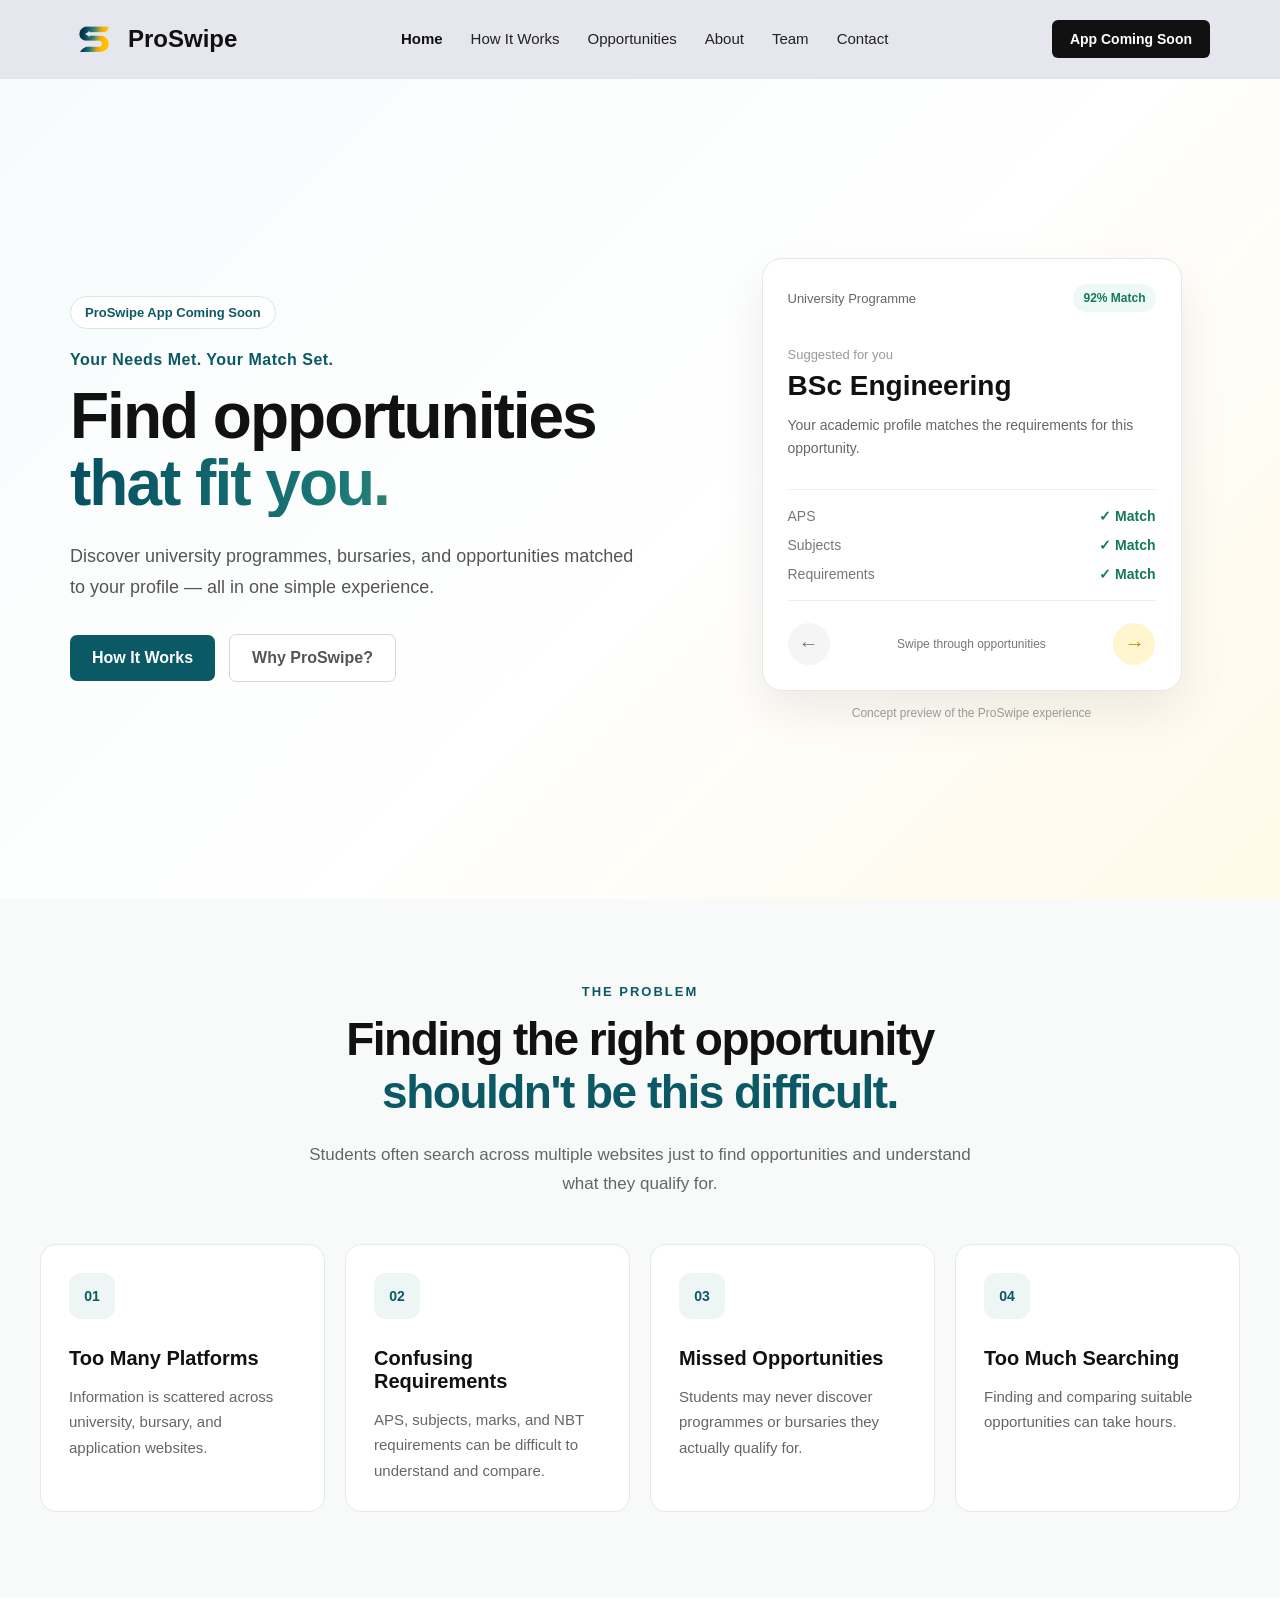
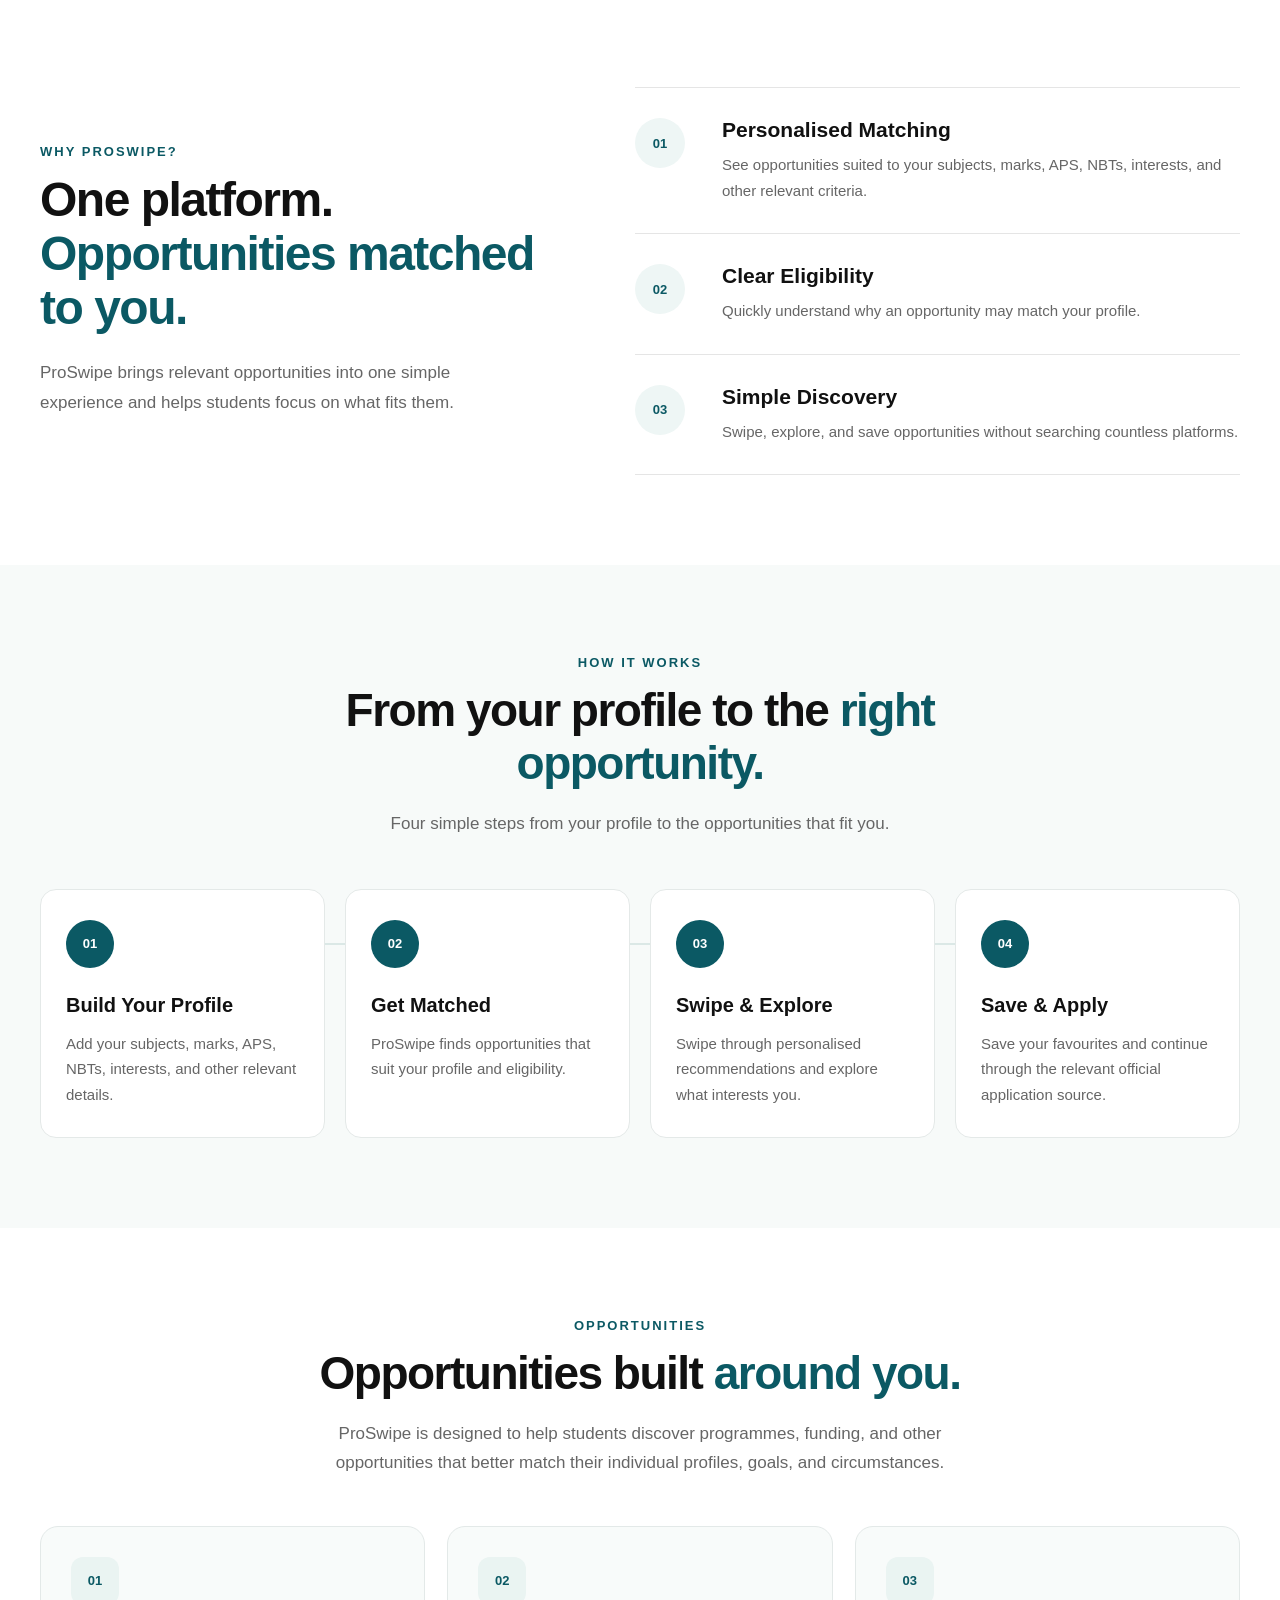
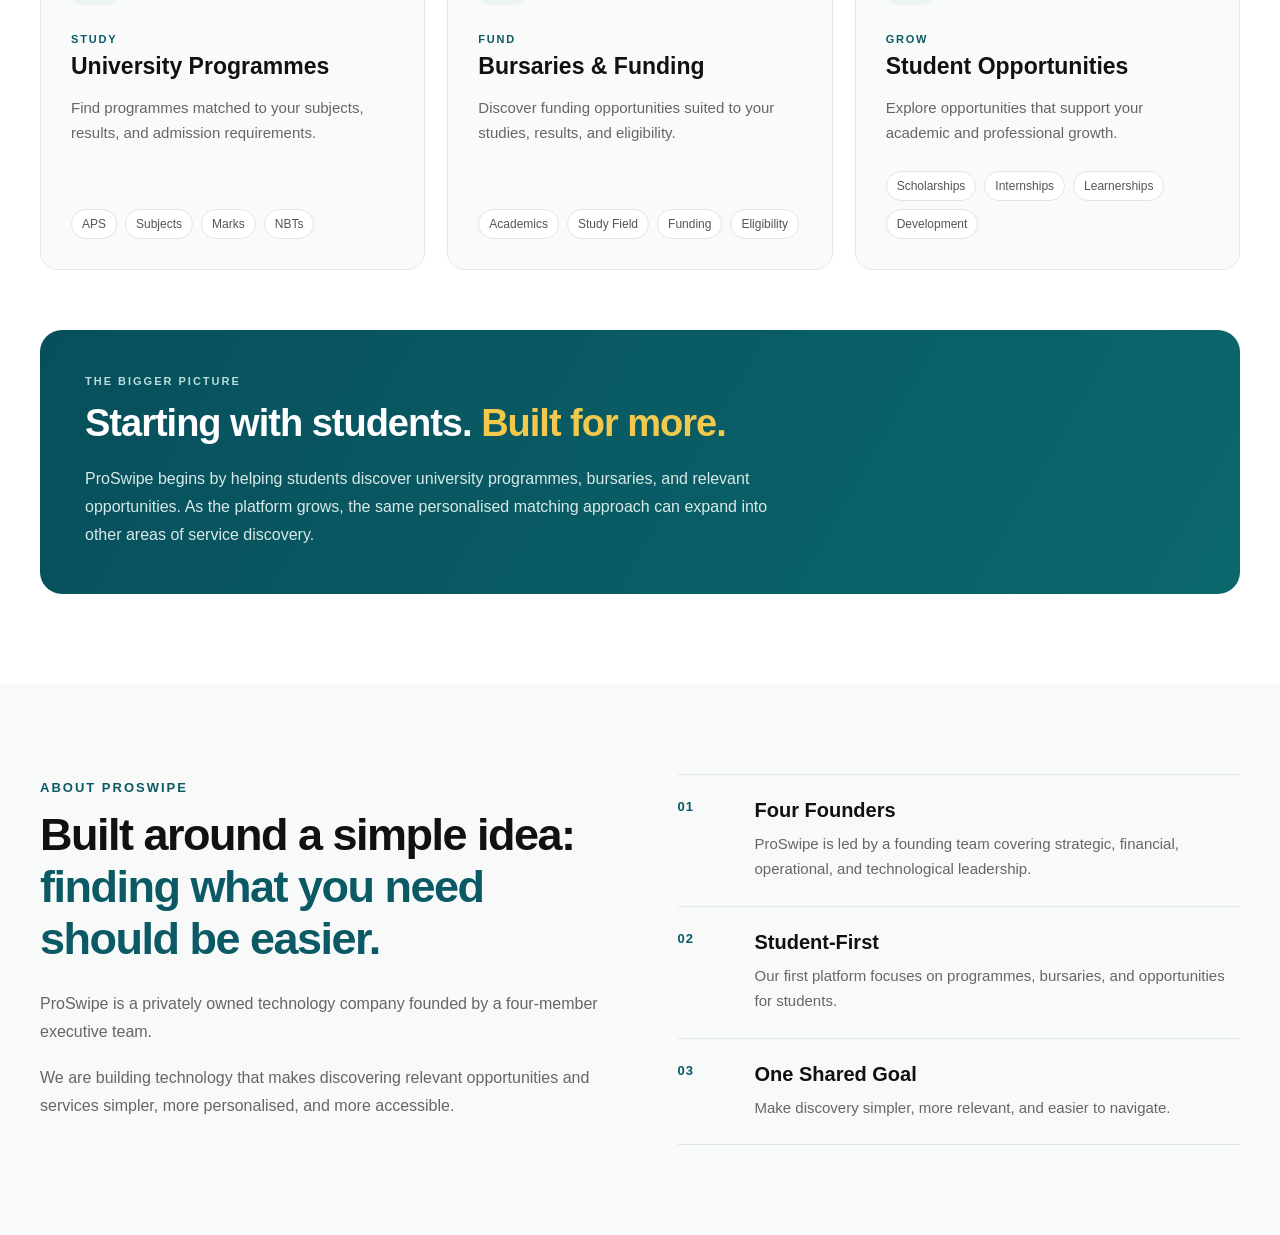
==== index.html @ 83d14988 "Shortened version of current website" ====
<!DOCTYPE html>
<html lang="en">
<head>
    <meta charset="UTF-8">
    <meta name="viewport" content="width=device-width, initial-scale=1.0">

    <title>ProSwipe</title>

    <link rel="icon" type="image/png" href="Logos/logo.png">
    <link rel="stylesheet" href="style.css">
</head>

<body>

    <!-- Navigation Bar -->
    <header class="header">
        <nav class="navbar">

            <!-- Brand -->
            <a href="#" class="logo">
                <img src="Logos/logo.png" alt="ProSwipe Logo">
                <span>ProSwipe</span>
            </a>

            <!-- Hamburger Button -->
            <button class="menu-toggle" id="menu-toggle" aria-label="Open navigation menu" aria-expanded="false">
                ☰
            </button>

            <!-- Navigation Links -->
            <ul class="nav-links" id="nav-links">
                <li><a href="#" class="active">Home</a></li>
                <li><a href="#how-it-works">How It Works</a></li>
                <li><a href="#opportunities">Opportunities</a></li>
                <li><a href="#about">About</a></li>
                <li><a href="#team">Team</a></li>
                <li><a href="#contact">Contact</a></li>

                <li class="mobile-nav-button">
                    <a href="#" class="nav-button">App Coming Soon</a>
                </li>
            </ul>

            <!-- Desktop App Button -->
            <a href="#" class="nav-button desktop-nav-button">
                App Coming Soon
            </a>

        </nav>
    </header>

<!-- =========================
    Hero Section
========================= -->

<section class="hero" id="home">

    <div class="hero-container">

        <!-- Hero Text -->
        <div class="hero-content">

            <div class="hero-badge">
                ProSwipe App Coming Soon
            </div>

            <p class="hero-motto">
                Your Needs Met. Your Match Set.
            </p>

            <h1>
                Find opportunities
                <span>that fit you.</span>
            </h1>

            <p class="hero-description">
                Discover university programmes, bursaries, and opportunities
                matched to your profile — all in one simple experience.
            </p>

            <div class="hero-buttons">

                <a href="#how-it-works" class="primary-button">
                    How It Works
                </a>

                <a href="#why-proswipe" class="secondary-button">
                    Why ProSwipe?
                </a>

            </div>

        </div>


        <!-- Hero Visual -->
        <div class="hero-visual">

            <div class="opportunity-card" id="opportunity-card">

                <div class="card-top">

                    <span class="card-category" id="card-category">
                        University Programme
                    </span>

                    <span class="match-score" id="match-score">
                        92% Match
                    </span>

                </div>


                <div class="card-content">

                    <p class="card-label">
                        Suggested for you
                    </p>

                    <h2 id="card-title">
                        BSc Engineering
                    </h2>

                    <p id="card-description">
                        Your academic profile matches the
                        requirements for this opportunity.
                    </p>

                </div>


                <div class="card-details">

                    <div>
                        <span id="detail-label-1">APS</span>
                        <strong id="detail-value-1">✓ Match</strong>
                    </div>

                    <div>
                        <span id="detail-label-2">Subjects</span>
                        <strong id="detail-value-2">✓ Match</strong>
                    </div>

                    <div>
                        <span id="detail-label-3">Requirements</span>
                        <strong id="detail-value-3">✓ Match</strong>
                    </div>

                </div>


                <div class="swipe-area">

                    <button
                        class="swipe-no"
                        id="previous-opportunity"
                        aria-label="Previous opportunity"
                    >
                        ←
                    </button>

                    <span>Swipe through opportunities</span>

                    <button
                        class="swipe-yes"
                        id="next-opportunity"
                        aria-label="Next opportunity"
                    >
                        →
                    </button>

                </div>

        </div>

            <p class="concept-label">
                Concept preview of the ProSwipe experience
            </p>

        </div>

    </div>

</section>

<!-- =========================
     The Problem Section
========================= -->

<section class="problem-section" id="problem">

    <div class="problem-container">

        <!-- Section Introduction -->
        <div class="problem-heading">

            <p class="section-label">THE PROBLEM</p>

            <h2>
                Finding the right opportunity
                <span>shouldn't be this difficult.</span>
            </h2>

            <p class="problem-intro">
                Students often search across multiple websites just to find
                opportunities and understand what they qualify for.
            </p>

        </div>


        <!-- Problem Cards -->
        <div class="problem-grid">

            <article class="problem-card">

                <div class="problem-number">01</div>

                <h3>Too Many Platforms</h3>

                <p>
                    Information is scattered across university,
                    bursary, and application websites.
                </p>

            </article>


            <article class="problem-card">

                <div class="problem-number">02</div>

                <h3>Confusing Requirements</h3>

                <p>
                    APS, subjects, marks, and NBT requirements
                    can be difficult to understand and compare.
                </p>

            </article>


            <article class="problem-card">

                <div class="problem-number">03</div>

                <h3>Missed Opportunities</h3>

                <p>
                    Students may never discover programmes or
                    bursaries they actually qualify for.
                </p>

            </article>


            <article class="problem-card">

                <div class="problem-number">04</div>

                <h3>Too Much Searching</h3>

                <p>
                    Finding and comparing suitable opportunities
                    can take hours.
                </p>

            </article>

        </div>

    </div>

</section>

<!-- =========================
     ProSwipe Solution Section
========================= -->

<section class="solution-section" id="why-proswipe">

    <div class="solution-container">

        <!-- Left Side -->
        <div class="solution-content">

            <p class="section-label">WHY PROSWIPE?</p>

            <h2>
                One platform.
                <span>Opportunities matched to you.</span>
            </h2>

            <p class="solution-description">
                ProSwipe brings relevant opportunities into one simple
                experience and helps students focus on what fits them.
            </p>

        </div>


        <!-- Right Side -->
        <div class="solution-features">

            <div class="solution-feature">

                <div class="solution-number">01</div>

                <div>
                    <h3>Personalised Matching</h3>

                    <p>
                        See opportunities suited to your subjects, marks,
                        APS, NBTs, interests, and other relevant criteria.
                    </p>
                </div>

            </div>


            <div class="solution-feature">

                <div class="solution-number">02</div>

                <div>
                    <h3>Clear Eligibility</h3>

                    <p>
                        Quickly understand why an opportunity may match
                        your profile.
                    </p>
                </div>

            </div>


            <div class="solution-feature">

                <div class="solution-number">03</div>

                <div>
                    <h3>Simple Discovery</h3>

                    <p>
                        Swipe, explore, and save opportunities without
                        searching countless platforms.
                    </p>
                </div>

            </div>

        </div>

    </div>

</section>

<!-- =========================
     How It Works Section
========================= -->

<section class="how-it-works" id="how-it-works">

    <div class="how-it-works-container">

        <!-- Section Heading -->
        <div class="how-it-works-heading">

            <p class="section-label">HOW IT WORKS</p>

            <h2>
                From your profile to the
                <span>right opportunity.</span>
            </h2>

            <p>
                Four simple steps from your profile to the
                opportunities that fit you.
            </p>

        </div>


        <!-- Steps -->
        <div class="steps-grid">

            <!-- Step 1 -->
            <article class="step-card">

                <div class="step-number">01</div>

                <h3>Build Your Profile</h3>

                <p>
                    Add your subjects, marks, APS, NBTs,
                    interests, and other relevant details.
                </p>

            </article>


            <!-- Step 2 -->
            <article class="step-card">

                <div class="step-number">02</div>

                <h3>Get Matched</h3>

                <p>
                    ProSwipe finds opportunities that suit
                    your profile and eligibility.
                </p>

            </article>


            <!-- Step 3 -->
            <article class="step-card">

                <div class="step-number">03</div>

                <h3>Swipe & Explore</h3>

                <p>
                    Swipe through personalised recommendations
                    and explore what interests you.
                </p>

            </article>


            <!-- Step 4 -->
            <article class="step-card">

                <div class="step-number">04</div>

                <h3>Save & Apply</h3>

                <p>
                    Save your favourites and continue through
                    the relevant official application source.
                </p>

            </article>

        </div>

    </div>

</section>

<!-- =========================
     Opportunities Section
========================= -->

<section class="opportunities-section" id="opportunities">

    <div class="opportunities-container">

        <!-- Section Heading -->
        <div class="opportunities-heading">

            <p class="section-label">OPPORTUNITIES</p>

            <h2>
                Opportunities built
                <span>around you.</span>
            </h2>

            <p>
                ProSwipe is designed to help students discover programmes,
                funding, and other opportunities that better match their
                individual profiles, goals, and circumstances.
            </p>

        </div>


        <!-- Opportunity Categories -->
        <div class="opportunities-grid">

            <!-- University Programmes -->
            <article class="opportunity-type-card">

                <div class="opportunity-type-number">
                    01
                </div>

                <p class="opportunity-type-label">
                    STUDY
                </p>

                <h3>
                    University Programmes
                </h3>

                <p class="opportunity-type-description">
                    Find programmes matched to your subjects,
                    results, and admission requirements.
                </p>

                <div class="opportunity-tags">
                    <span>APS</span>
                    <span>Subjects</span>
                    <span>Marks</span>
                    <span>NBTs</span>
                </div>

            </article>


            <!-- Bursaries -->
            <article class="opportunity-type-card">

                <div class="opportunity-type-number">
                    02
                </div>

                <p class="opportunity-type-label">
                    FUND
                </p>

                <h3>
                    Bursaries & Funding
                </h3>

                <p class="opportunity-type-description">
                    Discover funding opportunities suited to your
                    studies, results, and eligibility.
                </p>

                <div class="opportunity-tags">
                    <span>Academics</span>
                    <span>Study Field</span>
                    <span>Funding</span>
                    <span>Eligibility</span>
                </div>

            </article>


            <!-- Other Opportunities -->
            <article class="opportunity-type-card">

                <div class="opportunity-type-number">
                    03
                </div>

                <p class="opportunity-type-label">
                    GROW
                </p>

                <h3>
                    Student Opportunities
                </h3>

                <p class="opportunity-type-description">
                    Explore opportunities that support your academic
                    and professional growth.
                </p>

                <div class="opportunity-tags">
                    <span>Scholarships</span>
                    <span>Internships</span>
                    <span>Learnerships</span>
                    <span>Development</span>
                </div>

            </article>

        </div>


        <!-- Future Vision Banner -->
        <div class="future-banner">

            <div class="future-banner-content">

                <p class="future-label">
                    THE BIGGER PICTURE
                </p>

                <h3>
                    Starting with students.
                    <span>Built for more.</span>
                </h3>

                <p>
                    ProSwipe begins by helping students discover university
                    programmes, bursaries, and relevant opportunities.
                    As the platform grows, the same personalised matching
                    approach can expand into other areas of service discovery.
                </p>

            </div>

        </div>

    </div>

</section>

<!-- =========================
     About ProSwipe Section
========================= -->

<section class="about-section" id="about">

    <div class="about-container">

        <!-- About Content -->
        <div class="about-content">

            <p class="section-label">ABOUT PROSWIPE</p>

            <h2>
                Built around a simple idea:
                <span>finding what you need should be easier.</span>
            </h2>

            <p>
                ProSwipe is a privately owned technology company founded
                by a four-member executive team.
            </p>

            <p>
                We are building technology that makes discovering relevant
                opportunities and services simpler, more personalised,
                and more accessible.
            </p>

        </div>


        <!-- Company Snapshot -->
        <div class="about-snapshot">

            <div class="snapshot-item">

                <span class="snapshot-number">01</span>

                <div>
                    <h3>Four Founders</h3>

                    <p>
                        ProSwipe is led by a founding team covering
                        strategic, financial, operational, and
                        technological leadership.
                    </p>
                </div>

            </div>


            <div class="snapshot-item">

                <span class="snapshot-number">02</span>

                <div>
                    <h3>Student-First</h3>

                    <p>
                        Our first platform focuses on programmes,
                        bursaries, and opportunities for students.
                    </p>
                </div>

            </div>


            <div class="snapshot-item">

                <span class="snapshot-number">03</span>

                <div>
                    <h3>One Shared Goal</h3>

                    <p>
                        Make discovery simpler, more relevant,
                        and easier to navigate.
                    </p>
                </div>

            </div>

        </div>

    </div>

</section>

    <script src="script.js"></script>
</body>
</html>
---- style.css ----
/* =========================
   General Reset
========================= */

* {
    margin: 0;
    padding: 0;
    box-sizing: border-box;
}

body {
    font-family: Arial, sans-serif;
}

.nav-links a.active {
    font-weight: 700;
    color: #111;
}


/* =========================
   Header / Navigation
========================= */

.header {
    width: 100%;

    position: sticky;
    top: 0;

    background-color: rgb(229, 230, 238);
    border-bottom: 1px solid #e5e5e5;

    z-index: 1000;
}

.navbar {
    max-width: 1200px;
    margin: 0 auto;
    padding: 15px 30px;

    display: flex;
    align-items: center;
    justify-content: space-between;
}

/* =========================
   Mobile Navigation
========================= */

.menu-toggle {
    display: none;

    background: none;
    border: none;

    font-size: 30px;
    color: #111;

    cursor: pointer;
}

.mobile-nav-button {
    display: none;
}


/* =========================
   Logo
========================= */

.logo {
    display: flex;
    align-items: center;
    gap: 10px;
    text-decoration: none;
}

.logo img {
    width: 48px;
    display: block;
}

.logo span {
    font-size: 24px;
    font-weight: 700;
    color: #111;
}


/* =========================
   Navigation Links
========================= */

.nav-links {
    list-style: none;

    display: flex;
    align-items: center;
    gap: 28px;
}

.nav-links a {
    text-decoration: none;
    color: #222;
    font-size: 15px;
    font-weight: 500;
}

.nav-links a:hover {
    color: #666;
}


/* =========================
   Navigation Button
========================= */

.nav-button {
    text-decoration: none;

    background-color: #111;
    color: white;

    padding: 11px 18px;
    border-radius: 6px;

    font-size: 14px;
    font-weight: bold;
}

.nav-button:hover {
    background-color: #333;
}

/* =========================
   Hero Section
========================= */

.hero {
    min-height: calc(100vh - 80px);

    display: flex;
    align-items: center;

    background:
        linear-gradient(
            135deg,
            #f7fbfc 0%,
            #ffffff 55%,
            #fff9e8 100%
        );
}

.hero-container {
    width: 100%;
    max-width: 1200px;

    margin: 0 auto;
    padding: 80px 30px;

    display: grid;
    grid-template-columns: 1.1fr 0.9fr;

    align-items: center;
    gap: 80px;
}


/* =========================
   Hero Text
========================= */

.hero-motto {
    margin-bottom: 14px;

    color: #0b5964;

    font-size: 16px;
    font-weight: 600;

    letter-spacing: 0.5px;
}

.hero-content {
    max-width: 650px;
}

.hero-badge {
    display: inline-block;

    padding: 8px 14px;
    margin-bottom: 22px;

    border: 1px solid #d7e7e8;
    border-radius: 50px;

    background-color: white;

    color: #0c5964;

    font-size: 13px;
    font-weight: 600;
}

.hero h1 {
    font-size: clamp(42px, 5vw, 64px);

    line-height: 1.05;
    letter-spacing: -2px;
    color: #111;
    margin-bottom: 24px;
}

.hero h1 span {
    display: block;

    background: linear-gradient(
        90deg,
        #064f61,
        #1d7b78,
        #f2b705
    );

    -webkit-background-clip: text;
    -webkit-text-fill-color: transparent;

    background-clip: text;
}

.hero-description {
    max-width: 570px;

    font-size: 18px;
    line-height: 1.7;

    color: #555;

    margin-bottom: 32px;
}


/* =========================
   Hero Buttons
========================= */

.hero-buttons {
    display: flex;
    align-items: center;

    gap: 14px;
}

.primary-button {
    display: inline-block;

    padding: 14px 22px;

    background-color: #0b5964;
    color: white;

    text-decoration: none;

    border-radius: 7px;

    font-weight: 600;
}

.primary-button:hover {
    background-color: #084650;
}

.secondary-button {
    display: inline-block;

    padding: 14px 22px;

    border: 1px solid #d6d6d6;
    border-radius: 7px;

    background-color: white;

    color: #555;

    font-weight: 600;

    text-decoration: none;
}

.secondary-button:hover {
    border-color: #0b5964;
    color: #0b5964;
}


/* =========================
   Hero Visual
========================= */

.hero-visual {
    display: flex;

    flex-direction: column;

    align-items: center;
}

.opportunity-card {
    width: 100%;
    max-width: 420px;

    background-color: white;

    border: 1px solid #e7e7e7;
    border-radius: 20px;

    padding: 25px;

    box-shadow:
        0 20px 50px rgba(0, 0, 0, 0.08);
}


/* Card top */

.card-top {
    display: flex;
    justify-content: space-between;

    align-items: center;

    margin-bottom: 35px;
}

.card-category {
    color: #666;
    font-size: 13px;
}

.match-score {
    background-color: #eef8f4;

    color: #13795b;

    padding: 7px 10px;

    border-radius: 20px;

    font-size: 12px;
    font-weight: bold;
}


/* Card Content */

.card-label {
    color: #999;

    font-size: 13px;

    margin-bottom: 8px;
}

.card-content h2 {
    font-size: 28px;

    margin-bottom: 12px;

    color: #111;
}

.card-content > p:last-child {
    color: #666;

    line-height: 1.6;

    font-size: 14px;

    margin-bottom: 30px;
}


/* Matching Details */

.card-details {
    border-top: 1px solid #eee;
    border-bottom: 1px solid #eee;

    padding: 18px 0;

    margin-bottom: 22px;

    display: flex;
    flex-direction: column;

    gap: 13px;
}

.card-details div {
    display: flex;

    justify-content: space-between;

    font-size: 14px;
}

.card-details span {
    color: #777;
}

.card-details strong {
    color: #13795b;
}


/* Swipe Controls */

.swipe-area {
    display: flex;

    align-items: center;
    justify-content: space-between;

    gap: 12px;
}

.swipe-area span {
    color: #777;

    font-size: 12px;

    text-align: center;
}

.swipe-area button {
    width: 42px;
    height: 42px;

    border-radius: 50%;

    border: none;

    font-size: 20px;

    cursor: pointer;
}

.swipe-no {
    background-color: #f5f5f5;
    color: #777;
}

.swipe-yes {
    background-color: #fff5ce;
    color: #c58b00;
}

.opportunity-card {
    touch-action: pan-y;
}


/* Concept Label */

.concept-label {
    margin-top: 15px;

    color: #999;

    font-size: 12px;
}

/* =========================
   Problem Section
========================= */

.problem-section {
    background-color: #f7faf9;

    padding: 85px 30px;
}

.problem-container {
    width: 100%;
    max-width: 1200px;

    margin: 0 auto;
}


/* =========================
   Problem Section Heading
========================= */

.problem-heading {
    max-width: 760px;

    margin: 0 auto 45px;

    text-align: center;
}

.section-label {
    margin-bottom: 14px;

    color: #0b5964;

    font-size: 13px;
    font-weight: 700;

    letter-spacing: 2px;
}

.problem-heading h2 {
    margin-bottom: 22px;

    color: #111;

    font-size: 46px;
    line-height: 1.15;

    letter-spacing: -1.5px;
}

.problem-heading h2 span {
    color: #0b5964;
}

.problem-intro {
    max-width: 680px;

    margin: 0 auto;

    color: #666;

    font-size: 17px;
    line-height: 1.7;
}


/* =========================
   Problem Cards
========================= */

.problem-grid {
    display: grid;

    grid-template-columns: repeat(4, 1fr);

    gap: 20px;
}

.problem-card {
    padding: 28px;

    background-color: white;

    border: 1px solid #e5e9e8;
    border-radius: 16px;

    transition:
        transform 0.25s ease,
        box-shadow 0.25s ease,
        border-color 0.25s ease;
}

.problem-card:hover {
    transform: translateY(-6px);

    border-color: #cadbd9;

    box-shadow:
        0 16px 35px rgba(0, 0, 0, 0.07);
}


/* Problem Number */

.problem-number {
    width: 46px;
    height: 46px;

    margin-bottom: 28px;

    display: flex;
    align-items: center;
    justify-content: center;

    background-color: #eef6f5;

    border-radius: 12px;

    color: #0b5964;

    font-size: 14px;
    font-weight: 700;
}


/* Card Text */

.problem-card h3 {
    margin-bottom: 14px;

    color: #111;

    font-size: 20px;
}

.problem-card p {
    color: #666;

    font-size: 15px;
    line-height: 1.7;
}

/* =========================
   Solution Section
========================= */

.solution-section {
    padding: 90px 30px;

    background-color: white;
}

.solution-container {
    width: 100%;
    max-width: 1200px;

    margin: 0 auto;

    display: grid;
    grid-template-columns: 0.9fr 1.1fr;

    gap: 100px;

    align-items: center;
}


/* =========================
   Solution Content
========================= */

.solution-content {
    max-width: 520px;
}

.solution-content h2 {
    margin-bottom: 24px;

    font-size: 48px;
    line-height: 1.12;

    letter-spacing: -1.5px;

    color: #111;
}

.solution-content h2 span {
    display: block;

    color: #0b5964;
}

.solution-description {
    font-size: 17px;

    line-height: 1.75;

    color: #666;
}


/* =========================
   Solution Features
========================= */

.solution-features {
    display: flex;

    flex-direction: column;

    gap: 0;
}

.solution-feature {
    display: grid;

    grid-template-columns: 65px 1fr;

    gap: 22px;

    padding: 30px 0;

    border-bottom: 1px solid #e5e5e5;
}

.solution-feature:first-child {
    border-top: 1px solid #e5e5e5;
}


/* Feature Number */

.solution-number {
    width: 50px;
    height: 50px;

    display: flex;
    align-items: center;
    justify-content: center;

    border-radius: 50%;

    background-color: #eef6f5;

    color: #0b5964;

    font-size: 13px;
    font-weight: 700;
}


/* Feature Text */

.solution-feature h3 {
    margin-bottom: 10px;

    font-size: 21px;

    color: #111;
}

.solution-feature p {
    max-width: 570px;

    font-size: 15px;
    line-height: 1.7;

    color: #666;
}

/* =========================
   How It Works Section
========================= */

.how-it-works {
    padding: 90px 30px;

    background-color: #f7faf9;
}

.how-it-works-container {
    width: 100%;
    max-width: 1200px;

    margin: 0 auto;
}


/* =========================
   How It Works Heading
========================= */

.how-it-works-heading {
    max-width: 720px;

    margin: 0 auto 50px;

    text-align: center;
}

.how-it-works-heading h2 {
    margin-bottom: 20px;

    font-size: 46px;
    line-height: 1.15;

    letter-spacing: -1.5px;

    color: #111;
}

.how-it-works-heading h2 span {
    color: #0b5964;
}

.how-it-works-heading > p:last-child {
    max-width: 650px;

    margin: 0 auto;

    font-size: 17px;
    line-height: 1.7;

    color: #666;
}


/* =========================
   How It Works Steps
========================= */

.steps-grid {
    display: grid;

    grid-template-columns: repeat(4, 1fr);

    gap: 20px;

    position: relative;
}


/* Step Card */

.step-card {
    position: relative;

    padding: 30px 25px;

    background-color: white;

    border: 1px solid #e4e9e8;
    border-radius: 16px;

    transition:
        transform 0.25s ease,
        box-shadow 0.25s ease;
}

.step-card:hover {
    transform: translateY(-5px);

    box-shadow:
        0 14px 30px rgba(0, 0, 0, 0.06);
}


/* Step Number */

.step-number {
    width: 48px;
    height: 48px;

    margin-bottom: 26px;

    display: flex;
    align-items: center;
    justify-content: center;

    border-radius: 50%;

    background-color: #0b5964;

    color: white;

    font-size: 13px;
    font-weight: 700;
}


/* Step Text */

.step-card h3 {
    margin-bottom: 14px;

    font-size: 20px;

    color: #111;
}

.step-card p {
    font-size: 15px;
    line-height: 1.7;

    color: #666;
}

.steps-grid::before {
    content: "";

    position: absolute;

    top: 54px;
    left: 7%;
    right: 7%;

    height: 2px;

    background-color: #dbe8e6;

    z-index: 0;
}

.step-card {
    z-index: 1;
}

/* =========================
   Opportunities Section
========================= */

.opportunities-section {
    padding: 90px 30px;

    background-color: white;
}

.opportunities-container {
    width: 100%;
    max-width: 1200px;

    margin: 0 auto;
}


/* =========================
   Opportunities Heading
========================= */

.opportunities-heading {
    max-width: 720px;

    margin: 0 auto 48px;

    text-align: center;
}

.opportunities-heading h2 {
    margin-bottom: 20px;

    font-size: 46px;
    line-height: 1.15;

    letter-spacing: -1.5px;

    color: #111;
}

.opportunities-heading h2 span {
    color: #0b5964;
}

.opportunities-heading > p:last-child {
    max-width: 650px;

    margin: 0 auto;

    color: #666;

    font-size: 17px;
    line-height: 1.7;
}


/* =========================
   Opportunity Category Grid
========================= */

.opportunities-grid {
    display: grid;

    grid-template-columns: repeat(3, 1fr);

    gap: 22px;

    margin-bottom: 60px;
}


/* Category Card */

.opportunity-type-card {
    padding: 30px;

    display: flex;
    flex-direction: column;

    background-color: #f8fbfa;

    border: 1px solid #e3e9e8;
    border-radius: 18px;

    transition:
        transform 0.25s ease,
        box-shadow 0.25s ease,
        border-color 0.25s ease;
}

.opportunity-type-card:hover {
    transform: translateY(-6px);

    border-color: #cbdcda;

    box-shadow:
        0 18px 35px rgba(0, 0, 0, 0.06);
}


/* Number */

.opportunity-type-number {
    width: 48px;
    height: 48px;

    margin-bottom: 28px;

    display: flex;
    align-items: center;
    justify-content: center;

    border-radius: 12px;

    background-color: #eaf4f2;

    color: #0b5964;

    font-size: 13px;
    font-weight: 700;
}


/* Small Category Label */

.opportunity-type-label {
    margin-bottom: 8px;

    color: #0b5964;

    font-size: 11px;
    font-weight: 700;

    letter-spacing: 1.8px;
}


/* Card Text */

.opportunity-type-card h3 {
    margin-bottom: 15px;

    color: #111;

    font-size: 23px;
}

.opportunity-type-description {
    margin-bottom: 25px;

    color: #666;

    font-size: 15px;
    line-height: 1.7;
}


/* Opportunity Tags */

.opportunity-tags {
    margin-top: auto;

    display: flex;
    flex-wrap: wrap;
    gap: 8px;
}

.opportunity-tags span {
    padding: 7px 10px;

    background-color: white;

    border: 1px solid #e1e6e5;
    border-radius: 20px;

    color: #555;

    font-size: 12px;
}


/* =========================
   Future Vision Banner
========================= */

.future-banner {
    padding: 45px;

    background:
        linear-gradient(
            120deg,
            #074f5c,
            #0b686d
        );

    border-radius: 22px;
}

.future-banner-content {
    max-width: 760px;
}

.future-label {
    margin-bottom: 14px;

    color: #b9dedb;

    font-size: 11px;
    font-weight: 700;

    letter-spacing: 2px;
}

.future-banner h3 {
    margin-bottom: 18px;

    color: white;

    font-size: 38px;
    line-height: 1.2;

    letter-spacing: -1px;
}

.future-banner h3 span {
    color: #f2c94c;
}

.future-banner-content > p:last-child {
    max-width: 700px;

    color: #d8e9e8;

    font-size: 16px;
    line-height: 1.75;
}

/* =========================
   About Section
========================= */

.about-section {
    padding: 90px 30px;

    background-color: #f7faf9;
}

.about-container {
    width: 100%;
    max-width: 1200px;

    margin: 0 auto;

    display: grid;
    grid-template-columns: 1fr 1fr;

    gap: 75px;

    align-items: center;
}


/* =========================
   About Content
========================= */

.about-content {
    max-width: 560px;
}

.about-content h2 {
    margin-bottom: 26px;

    font-size: 45px;
    line-height: 1.15;

    letter-spacing: -1.5px;

    color: #111;
}

.about-content h2 span {
    display: block;

    color: #0b5964;
}

.about-content > p:not(.section-label) {
    margin-bottom: 18px;

    color: #666;

    font-size: 16px;
    line-height: 1.75;
}


/* =========================
   Company Snapshot
========================= */

.about-snapshot {
    display: flex;

    flex-direction: column;

    border-top: 1px solid #dfe6e4;
}

.snapshot-item {
    display: grid;

    grid-template-columns: 55px 1fr;

    gap: 22px;

    padding: 24px 0;

    border-bottom: 1px solid #dfe6e4;
}

.snapshot-number {
    color: #0b5964;

    font-size: 13px;
    font-weight: 700;

    letter-spacing: 1px;
}

.snapshot-item h3 {
    margin-bottom: 9px;

    color: #111;

    font-size: 20px;
}

.snapshot-item p {
    color: #666;

    font-size: 15px;
    line-height: 1.7;
}


/* =========================================================
   TABLET / MOBILE NAVIGATION
   ========================================================= */

@media (max-width: 1100px) {

    .navbar {
        position: relative;
        padding: 15px 24px;
    }


    /* Hamburger Button */

    .menu-toggle {
        display: flex;
        align-items: center;
        justify-content: center;

        width: 44px;
        height: 44px;

        background: none;
        border: none;

        font-size: 30px;
        color: #111;

        cursor: pointer;

        z-index: 1101;
    }


    /* Hide desktop App Coming Soon button */

    .desktop-nav-button {
        display: none;
    }


    /* Mobile Navigation Menu */

    .nav-links {
        position: absolute;

        top: 100%;
        left: 0;

        width: 100%;

        display: none;
        flex-direction: column;

        align-items: stretch;
        justify-content: flex-start;

        gap: 0;

        padding: 10px 24px 24px;

        background-color: white;

        border-bottom: 1px solid #e5e5e5;

        box-shadow:
            0 10px 20px rgba(0, 0, 0, 0.08);

        z-index: 1100;

        max-height: calc(100vh - 80px);
        overflow-y: auto;
    }


    /* JavaScript adds the active class when menu opens */

    .nav-links.active {
        display: flex;
    }


    .nav-links li {
        width: 100%;

        margin: 0;
        padding: 0;

        flex: none;
    }


    .nav-links a {
        display: block;

        width: 100%;

        padding: 14px 0;

        font-size: 16px;

        text-decoration: none;
    }


    /* App Coming Soon button inside mobile menu */

    .mobile-nav-button {
        display: block;

        margin-top: 10px;
    }


    .mobile-nav-button .nav-button {
        display: block;

        width: 100%;

        padding: 14px 18px;

        background-color: #111;
        color: white;

        text-align: center;

        border-radius: 6px;
    }
}



/* =========================================================
   TABLET
   ========================================================= */

@media (max-width: 900px) {

    /* -----------------------------------------------------
       General Section Spacing
       ----------------------------------------------------- */

    .problem-section,
    .solution-section,
    .how-it-works,
    .opportunities-section,
    .about-section {
        padding: 75px 30px;
    }


    /* -----------------------------------------------------
       Hero Section
       ----------------------------------------------------- */

    .hero {
        min-height: auto;
    }


    .hero-container {
        grid-template-columns: 1fr;

        padding: 65px 30px;

        gap: 50px;
    }


    .hero-content {
        max-width: 700px;

        margin: 0 auto;

        text-align: center;
    }


    .hero h1 {
        font-size: 52px;

        letter-spacing: -1.5px;
    }


    .hero-description {
        margin-left: auto;
        margin-right: auto;
    }


    .hero-buttons {
        justify-content: center;
    }


    .hero-visual {
        width: 100%;
    }


    .opportunity-card {
        max-width: 500px;
    }


    .concept-label {
        text-align: center;
    }


    /* -----------------------------------------------------
       Problem Section
       ----------------------------------------------------- */

    .problem-heading {
        margin-bottom: 42px;
    }


    .problem-heading h2 {
        font-size: 40px;
    }


    .problem-grid {
        grid-template-columns: repeat(2, 1fr);
    }


    /* -----------------------------------------------------
       Why ProSwipe / Solution Section
       ----------------------------------------------------- */

    .solution-container {
        grid-template-columns: 1fr;

        gap: 50px;
    }


    .solution-content {
        max-width: 700px;
    }


    .solution-content h2 {
        font-size: 42px;
    }


    .solution-description {
        max-width: 650px;
    }


    /* -----------------------------------------------------
       How It Works
       ----------------------------------------------------- */

    .how-it-works-heading {
        margin-bottom: 45px;
    }


    .how-it-works-heading h2 {
        font-size: 40px;
    }


    .steps-grid {
        grid-template-columns: repeat(2, 1fr);
    }


    /* Connecting line only makes sense on desktop */

    .steps-grid::before {
        display: none;
    }


    /* -----------------------------------------------------
       Opportunities
       ----------------------------------------------------- */

    .opportunities-heading {
        margin-bottom: 45px;
    }


    .opportunities-heading h2 {
        font-size: 40px;
    }


    .opportunities-grid {
        grid-template-columns: repeat(2, 1fr);
    }


    /* Third card fills the second row */

    .opportunity-type-card:last-child {
        grid-column: 1 / -1;
    }


    .opportunity-type-description {
        min-height: auto;
    }


    /* -----------------------------------------------------
       Bigger Picture Banner
       ----------------------------------------------------- */

    .future-banner {
        padding: 40px;
    }


    .future-banner h3 {
        font-size: 34px;
    }


    /* -----------------------------------------------------
       About Section
       ----------------------------------------------------- */

    .about-container {
        grid-template-columns: 1fr;

        gap: 50px;
    }


    .about-content {
        max-width: 700px;
    }


    .about-content h2 {
        font-size: 40px;
    }


    .about-content > p:not(.section-label) {
        max-width: 680px;
    }


    .about-snapshot {
        max-width: 750px;
    }
}



/* =========================================================
   PHONE
   ========================================================= */

@media (max-width: 600px) {

    /* -----------------------------------------------------
       General Section Spacing
       ----------------------------------------------------- */

    .problem-section,
    .solution-section,
    .how-it-works,
    .opportunities-section,
    .about-section {
        padding: 60px 20px;
    }


    /* -----------------------------------------------------
       Hero Section
       ----------------------------------------------------- */

    .hero-container {
        padding: 50px 20px;

        gap: 40px;
    }


    .hero-badge {
        padding: 7px 12px;

        margin-bottom: 18px;

        font-size: 12px;
    }


    .hero-motto {
        margin-bottom: 12px;

        font-size: 14px;
    }


    .hero h1 {
        margin-bottom: 20px;

        font-size: 42px;
        line-height: 1.08;

        letter-spacing: -1px;
    }


    .hero-description {
        margin-bottom: 28px;

        font-size: 16px;
        line-height: 1.6;
    }


    /* Stack Hero buttons vertically */

    .hero-buttons {
        flex-direction: column;

        width: 100%;

        gap: 12px;
    }


    .primary-button,
    .secondary-button {
        width: 100%;

        text-align: center;
    }


    /* Hero opportunity preview */

    .opportunity-card {
        width: 100%;
        max-width: 100%;

        padding: 22px;
    }


    .card-top {
        margin-bottom: 28px;
    }


    .card-content h2 {
        font-size: 25px;
    }


    .swipe-area {
        gap: 8px;
    }


    .swipe-area span {
        font-size: 11px;
    }


    .concept-label {
        padding: 0 10px;

        font-size: 11px;

        text-align: center;
    }


    /* -----------------------------------------------------
       Shared Section Label
       ----------------------------------------------------- */

    .section-label {
        font-size: 12px;
    }


    /* -----------------------------------------------------
       Problem Section
       ----------------------------------------------------- */

    .problem-heading {
        margin-bottom: 35px;
    }


    .problem-heading h2 {
        font-size: 34px;

        letter-spacing: -1px;
    }


    .problem-intro {
        font-size: 16px;
    }


    .problem-grid {
        grid-template-columns: 1fr;

        gap: 16px;
    }


    .problem-card {
        min-height: auto;

        padding: 24px;
    }


    .problem-number {
        margin-bottom: 20px;
    }


    /* -----------------------------------------------------
       Why ProSwipe / Solution Section
       ----------------------------------------------------- */

    .solution-container {
        gap: 35px;
    }


    .solution-content h2 {
        font-size: 35px;

        letter-spacing: -1px;
    }


    .solution-description {
        font-size: 16px;
    }


    .solution-feature {
        grid-template-columns: 50px 1fr;

        gap: 16px;

        padding: 22px 0;
    }


    .solution-number {
        width: 42px;
        height: 42px;
    }


    .solution-feature h3 {
        font-size: 19px;
    }


    .solution-feature p {
        font-size: 15px;
    }


    /* -----------------------------------------------------
       How It Works
       ----------------------------------------------------- */

    .how-it-works-heading {
        margin-bottom: 35px;
    }


    .how-it-works-heading h2 {
        font-size: 34px;

        letter-spacing: -1px;
    }


    .how-it-works-heading > p:last-child {
        font-size: 16px;
    }


    .steps-grid {
        grid-template-columns: 1fr;

        gap: 16px;
    }


    .step-card {
        padding: 24px;
    }


    .step-number {
        width: 44px;
        height: 44px;

        margin-bottom: 20px;
    }


    .step-card h3 {
        font-size: 19px;
    }


    /* -----------------------------------------------------
       Opportunities
       ----------------------------------------------------- */

    .opportunities-heading {
        margin-bottom: 35px;
    }


    .opportunities-heading h2 {
        font-size: 34px;

        letter-spacing: -1px;
    }


    .opportunities-heading > p:last-child {
        font-size: 16px;
    }


    .opportunities-grid {
        grid-template-columns: 1fr;

        gap: 16px;

        margin-bottom: 40px;
    }


    /* Reset tablet full-row behaviour */

    .opportunity-type-card:last-child {
        grid-column: auto;
    }


    .opportunity-type-card {
        padding: 24px;
    }


    .opportunity-type-number {
        margin-bottom: 20px;
    }


    .opportunity-type-card h3 {
        font-size: 21px;
    }


    .opportunity-type-description {
        margin-bottom: 20px;
    }


    /* -----------------------------------------------------
       Bigger Picture Banner
       ----------------------------------------------------- */

    .future-banner {
        padding: 32px 24px;

        border-radius: 18px;
    }


    .future-banner h3 {
        font-size: 30px;
    }


    .future-banner-content > p:last-child {
        font-size: 15px;
    }


    /* -----------------------------------------------------
       About Section
       ----------------------------------------------------- */

    .about-container {
        gap: 35px;
    }


    .about-content h2 {
        font-size: 34px;

        letter-spacing: -1px;
    }


    .about-content > p:not(.section-label) {
        font-size: 15px;
    }


    .snapshot-item {
        grid-template-columns: 42px 1fr;

        gap: 14px;

        padding: 22px 0;
    }


    .snapshot-item h3 {
        font-size: 19px;
    }


    .snapshot-item p {
        font-size: 15px;
    }
}
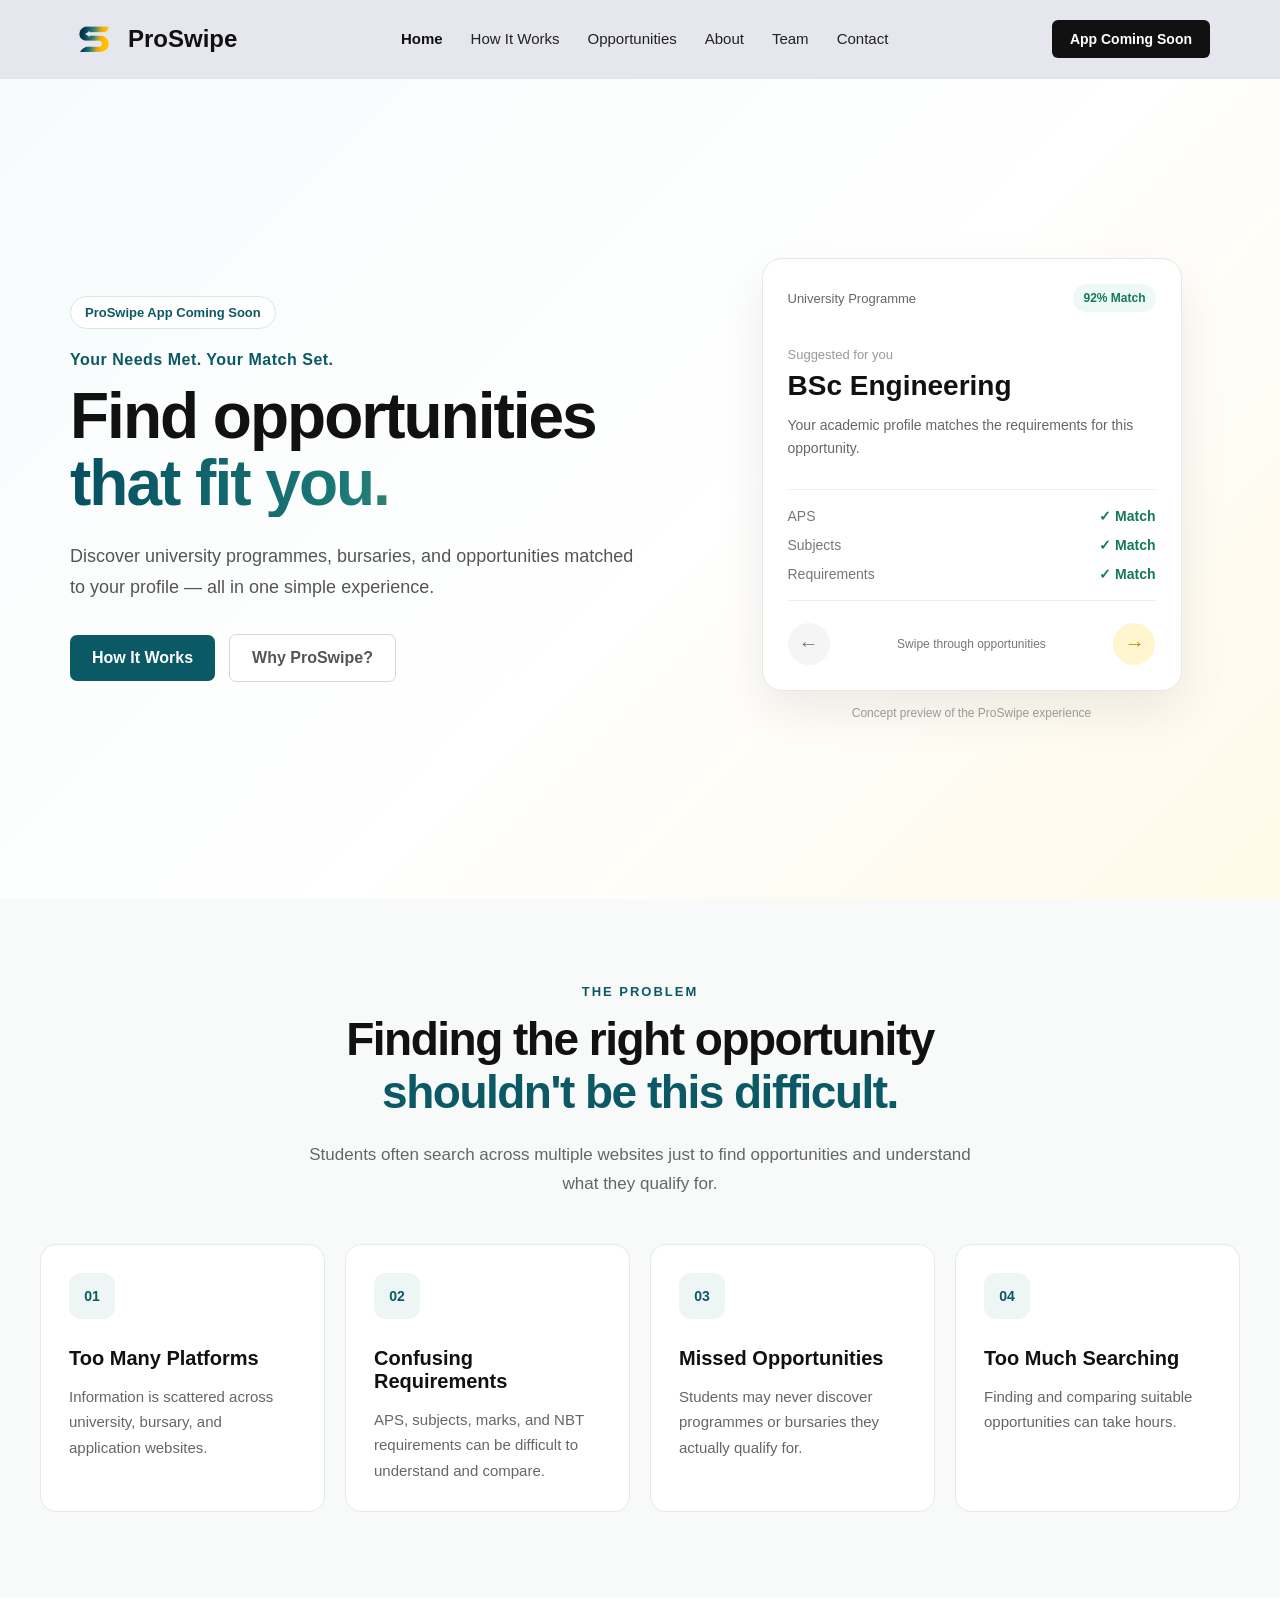
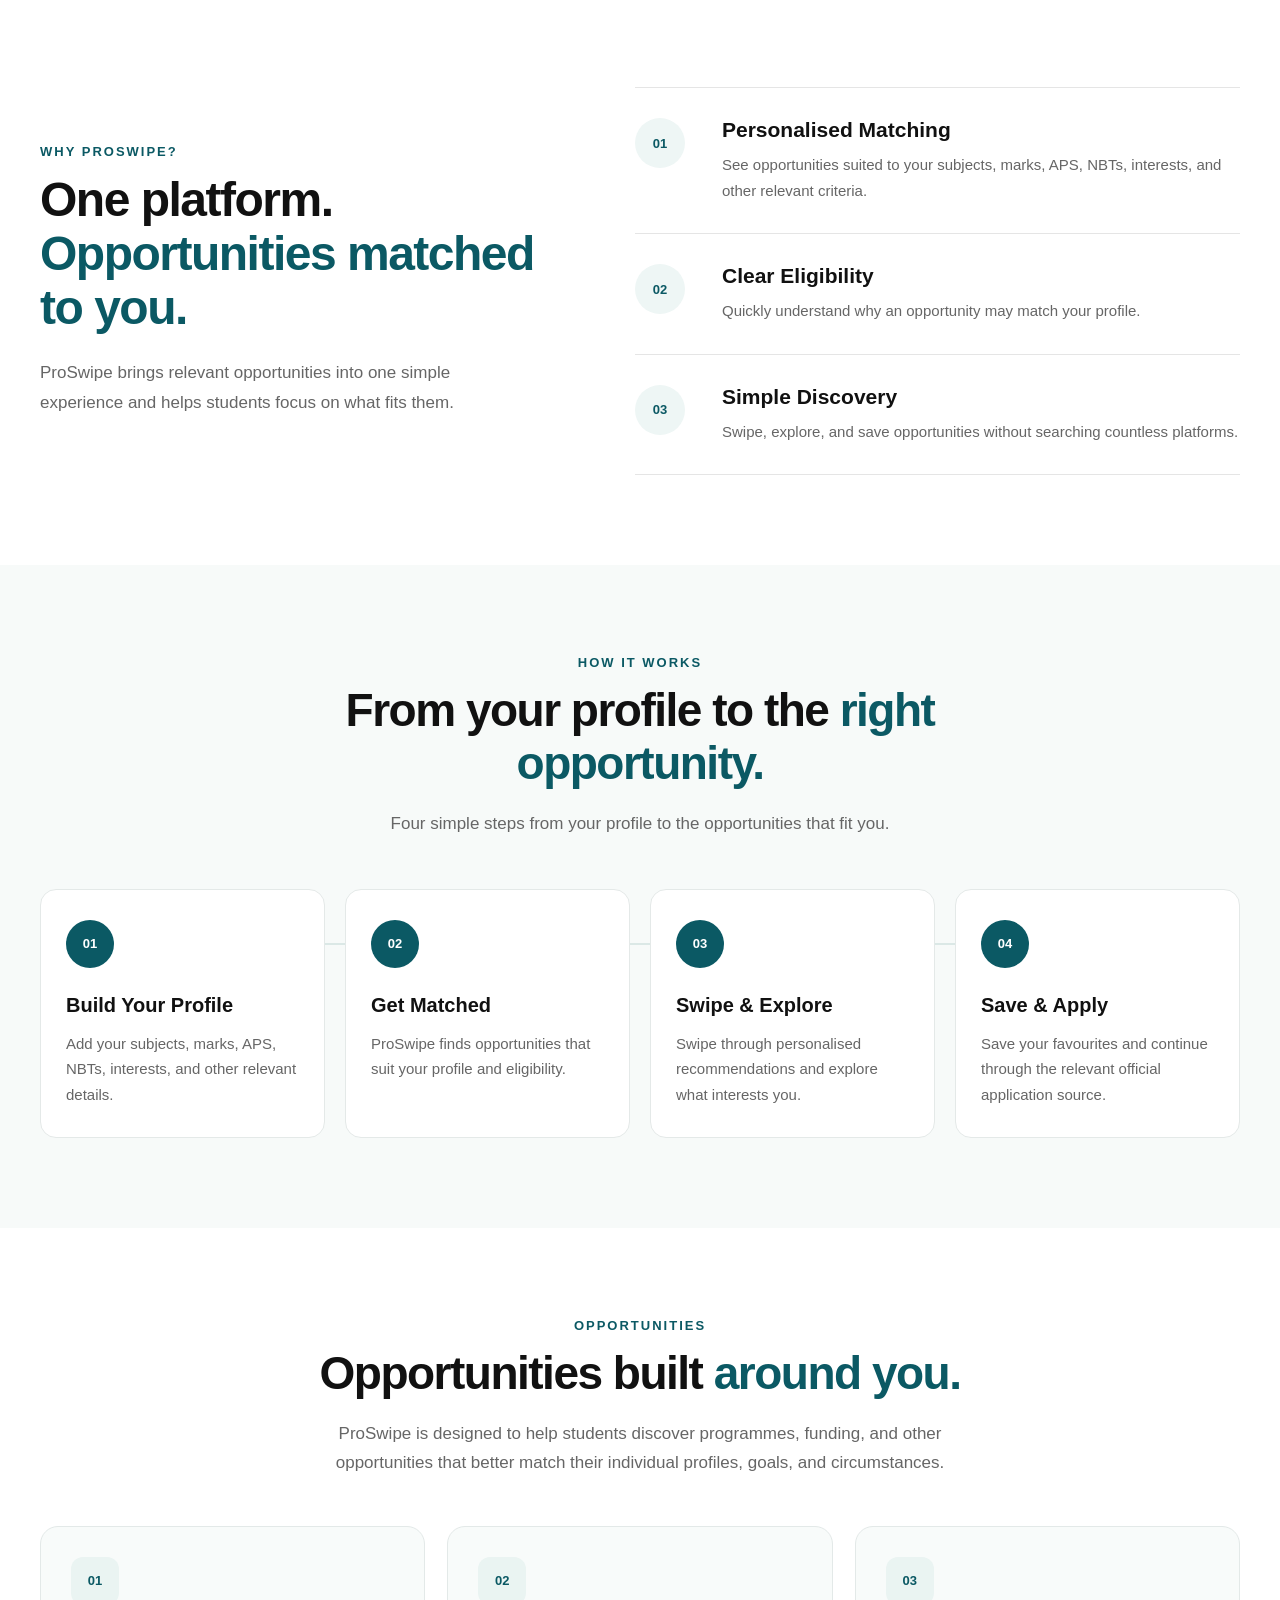
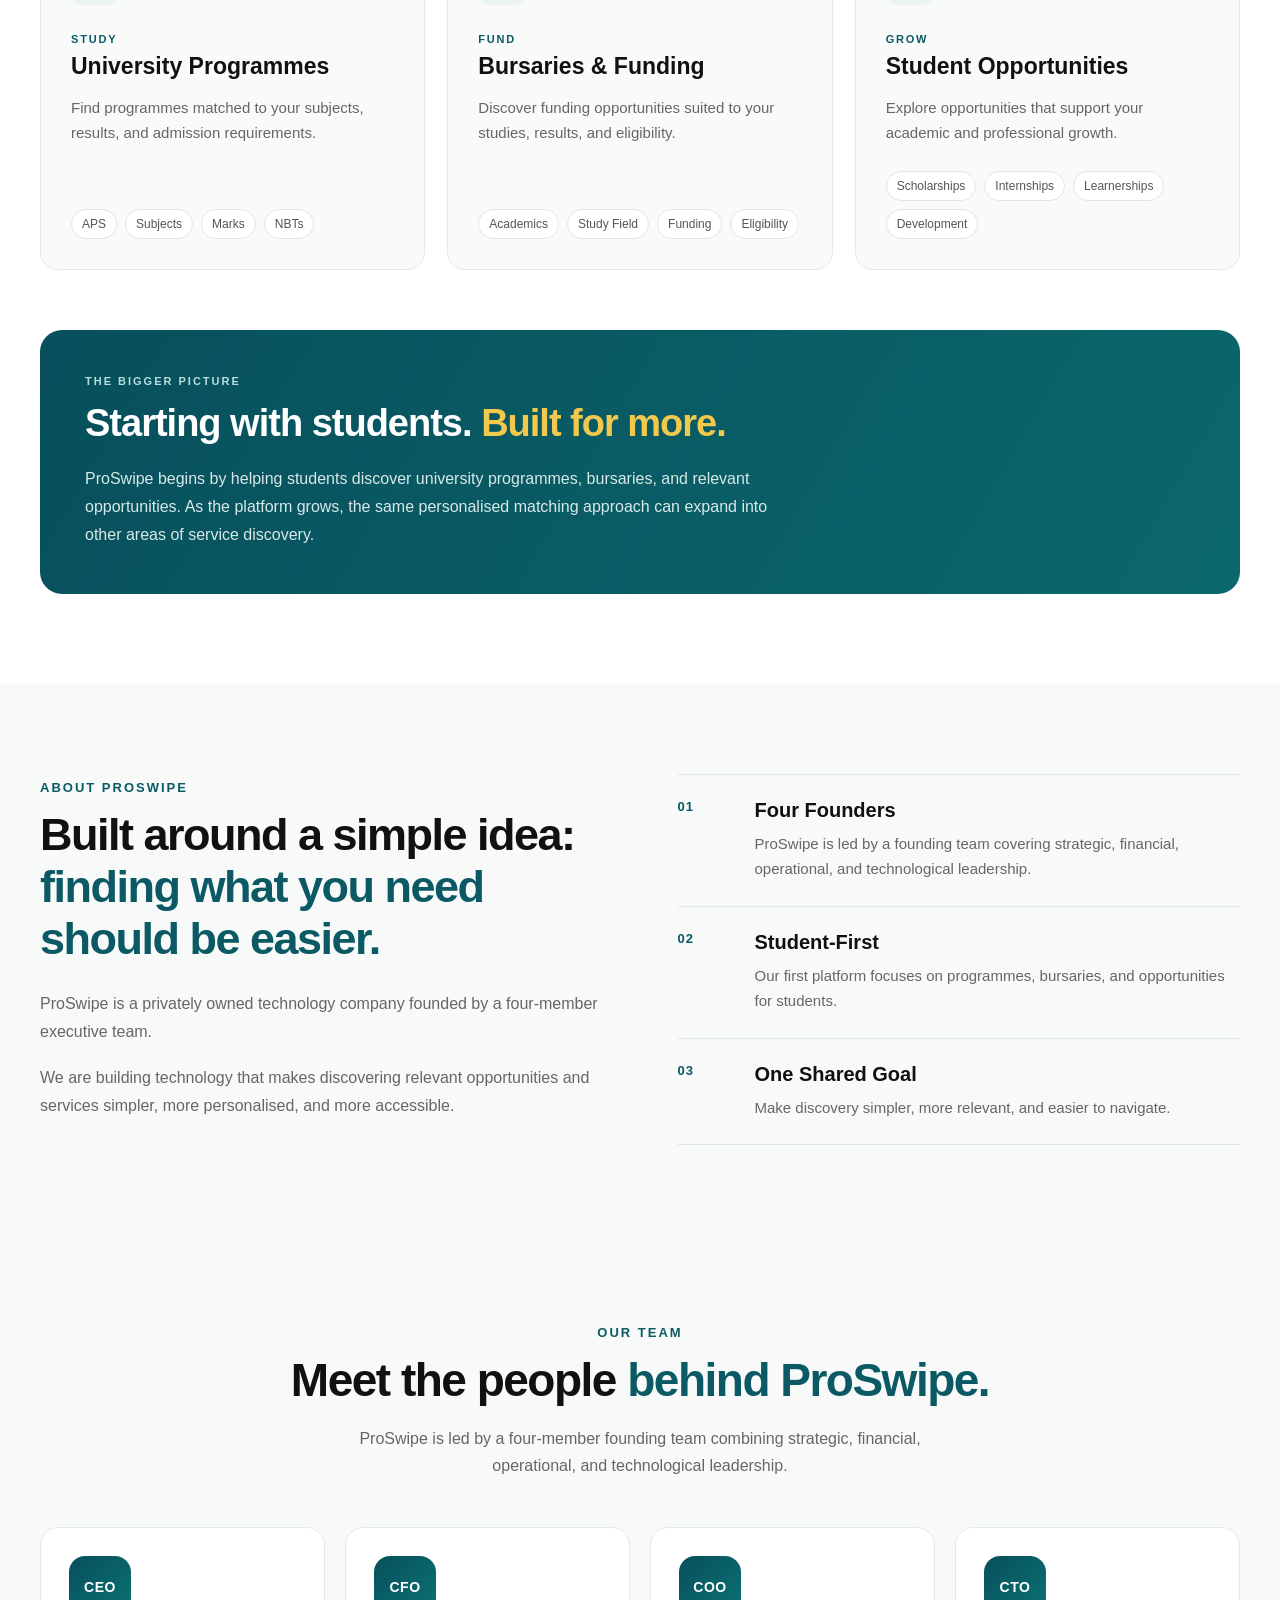
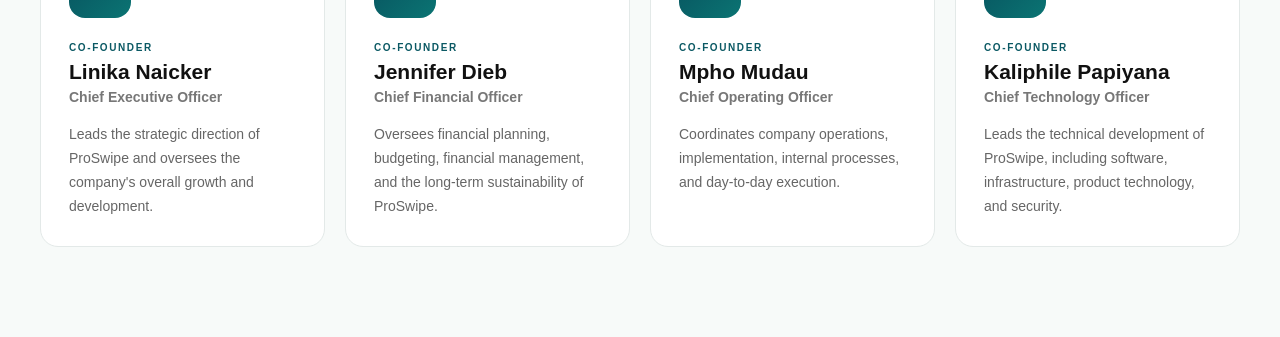
==== commit 81124e85: "Adding the founding team section" ====
--- a/index.html
+++ b/index.html
@@ -689,6 +689,140 @@
 
 </section>
 
+<!-- =========================
+     Team Section
+========================= -->
+
+<section class="team-section" id="team">
+
+    <div class="team-container">
+
+        <!-- Section Heading -->
+        <div class="team-heading">
+
+            <p class="section-label">OUR TEAM</p>
+
+            <h2>
+                Meet the people
+                <span>behind ProSwipe.</span>
+            </h2>
+
+            <p>
+                ProSwipe is led by a four-member founding team combining
+                strategic, financial, operational, and technological leadership.
+            </p>
+
+        </div>
+
+
+        <!-- Team Members -->
+        <div class="team-grid">
+
+            <!-- CEO -->
+            <article class="team-card">
+
+                <div class="team-initials">
+                    CEO
+                </div>
+
+                <p class="team-founder-label">
+                    CO-FOUNDER
+                </p>
+
+                <h3>Linika Naicker</h3>
+
+                <p class="team-role">
+                    Chief Executive Officer
+                </p>
+
+                <p class="team-description">
+                    Leads the strategic direction of ProSwipe and oversees
+                    the company's overall growth and development.
+                </p>
+
+            </article>
+
+
+            <!-- CFO -->
+            <article class="team-card">
+
+                <div class="team-initials">
+                    CFO
+                </div>
+
+                <p class="team-founder-label">
+                    CO-FOUNDER
+                </p>
+
+                <h3>Jennifer Dieb</h3>
+
+                <p class="team-role">
+                    Chief Financial Officer
+                </p>
+
+                <p class="team-description">
+                    Oversees financial planning, budgeting, financial
+                    management, and the long-term sustainability of ProSwipe.
+                </p>
+
+            </article>
+
+
+            <!-- COO -->
+            <article class="team-card">
+
+                <div class="team-initials">
+                    COO
+                </div>
+
+                <p class="team-founder-label">
+                    CO-FOUNDER
+                </p>
+
+                <h3>Mpho Mudau</h3>
+
+                <p class="team-role">
+                    Chief Operating Officer
+                </p>
+
+                <p class="team-description">
+                    Coordinates company operations, implementation,
+                    internal processes, and day-to-day execution.
+                </p>
+
+            </article>
+
+
+            <!-- CTO -->
+            <article class="team-card">
+
+                <div class="team-initials">
+                    CTO
+                </div>
+
+                <p class="team-founder-label">
+                    CO-FOUNDER
+                </p>
+
+                <h3>Kaliphile Papiyana</h3>
+
+                <p class="team-role">
+                    Chief Technology Officer
+                </p>
+
+                <p class="team-description">
+                    Leads the technical development of ProSwipe, including
+                    software, infrastructure, product technology, and security.
+                </p>
+
+            </article>
+
+        </div>
+
+    </div>
+
+</section>
+
     <script src="script.js"></script>
 </body>
 </html>
--- a/style.css
+++ b/style.css
@@ -1246,6 +1246,176 @@
 }
 
 
+/* =========================
+   Team Section
+========================= */
+
+.team-section {
+    padding: 90px 30px;
+
+    background-color: #f7faf9;
+}
+
+.team-container {
+    width: 100%;
+    max-width: 1200px;
+
+    margin: 0 auto;
+}
+
+
+/* =========================
+   Team Heading
+========================= */
+
+.team-heading {
+    max-width: 700px;
+
+    margin: 0 auto 48px;
+
+    text-align: center;
+}
+
+.team-heading h2 {
+    margin-bottom: 18px;
+
+    font-size: 46px;
+    line-height: 1.15;
+
+    letter-spacing: -1.5px;
+
+    color: #111;
+}
+
+.team-heading h2 span {
+    color: #0b5964;
+}
+
+.team-heading > p:last-child {
+    max-width: 620px;
+
+    margin: 0 auto;
+
+    color: #666;
+
+    font-size: 16px;
+    line-height: 1.7;
+}
+
+
+/* =========================
+   Team Grid
+========================= */
+
+.team-grid {
+    display: grid;
+
+    grid-template-columns: repeat(4, 1fr);
+
+    gap: 20px;
+}
+
+
+/* =========================
+   Team Card
+========================= */
+
+.team-card {
+    padding: 28px;
+
+    background-color: white;
+
+    border: 1px solid #e3e9e8;
+    border-radius: 18px;
+
+    transition:
+        transform 0.25s ease,
+        box-shadow 0.25s ease,
+        border-color 0.25s ease;
+}
+
+.team-card:hover {
+    transform: translateY(-5px);
+
+    border-color: #cadbd9;
+
+    box-shadow:
+        0 15px 30px rgba(0, 0, 0, 0.06);
+}
+
+
+/* =========================
+   Role Mark
+========================= */
+
+.team-initials {
+    width: 62px;
+    height: 62px;
+
+    margin-bottom: 24px;
+
+    display: flex;
+    align-items: center;
+    justify-content: center;
+
+    border-radius: 16px;
+
+    background:
+        linear-gradient(
+            135deg,
+            #074f5c,
+            #0b7473
+        );
+
+    color: white;
+
+    font-size: 14px;
+    font-weight: 700;
+
+    letter-spacing: 0.5px;
+}
+
+
+/* =========================
+   Team Text
+========================= */
+
+.team-founder-label {
+    margin-bottom: 7px;
+
+    color: #0b5964;
+
+    font-size: 10px;
+    font-weight: 700;
+
+    letter-spacing: 1.6px;
+}
+
+.team-card h3 {
+    margin-bottom: 5px;
+
+    color: #111;
+
+    font-size: 21px;
+}
+
+.team-role {
+    margin-bottom: 18px;
+
+    color: #777;
+
+    font-size: 14px;
+    font-weight: 600;
+}
+
+.team-description {
+    color: #666;
+
+    font-size: 14px;
+    line-height: 1.7;
+}
+
+
 /* =========================================================
    TABLET / MOBILE NAVIGATION
    ========================================================= */
@@ -1602,8 +1772,28 @@
     .about-snapshot {
         max-width: 750px;
     }
-}
-
+
+
+    /* -----------------------------------------------------
+    Team Section
+   ----------------------------------------------------- */
+
+    .team-section {
+        padding: 75px 30px;
+    }
+
+    .team-heading {
+        margin-bottom: 42px;
+    }
+
+    .team-heading h2 {
+        font-size: 40px;
+    }
+
+    .team-grid {
+        grid-template-columns: repeat(2, 1fr);
+    }
+}
 
 
 /* =========================================================
@@ -1985,4 +2175,44 @@
     .snapshot-item p {
         font-size: 15px;
     }
+
+
+    /* -----------------------------------------------------
+   Team Section
+   ----------------------------------------------------- */
+
+    .team-section {
+        padding: 60px 20px;
+    }
+
+    .team-heading {
+        margin-bottom: 35px;
+    }
+
+    .team-heading h2 {
+        font-size: 34px;
+
+        letter-spacing: -1px;
+    }
+
+    .team-heading > p:last-child {
+        font-size: 15px;
+    }
+
+    .team-grid {
+        grid-template-columns: 1fr;
+
+        gap: 16px;
+    }
+
+    .team-card {
+        padding: 24px;
+    }
+
+    .team-initials {
+        width: 56px;
+        height: 56px;
+
+        margin-bottom: 20px;
+    }
 }
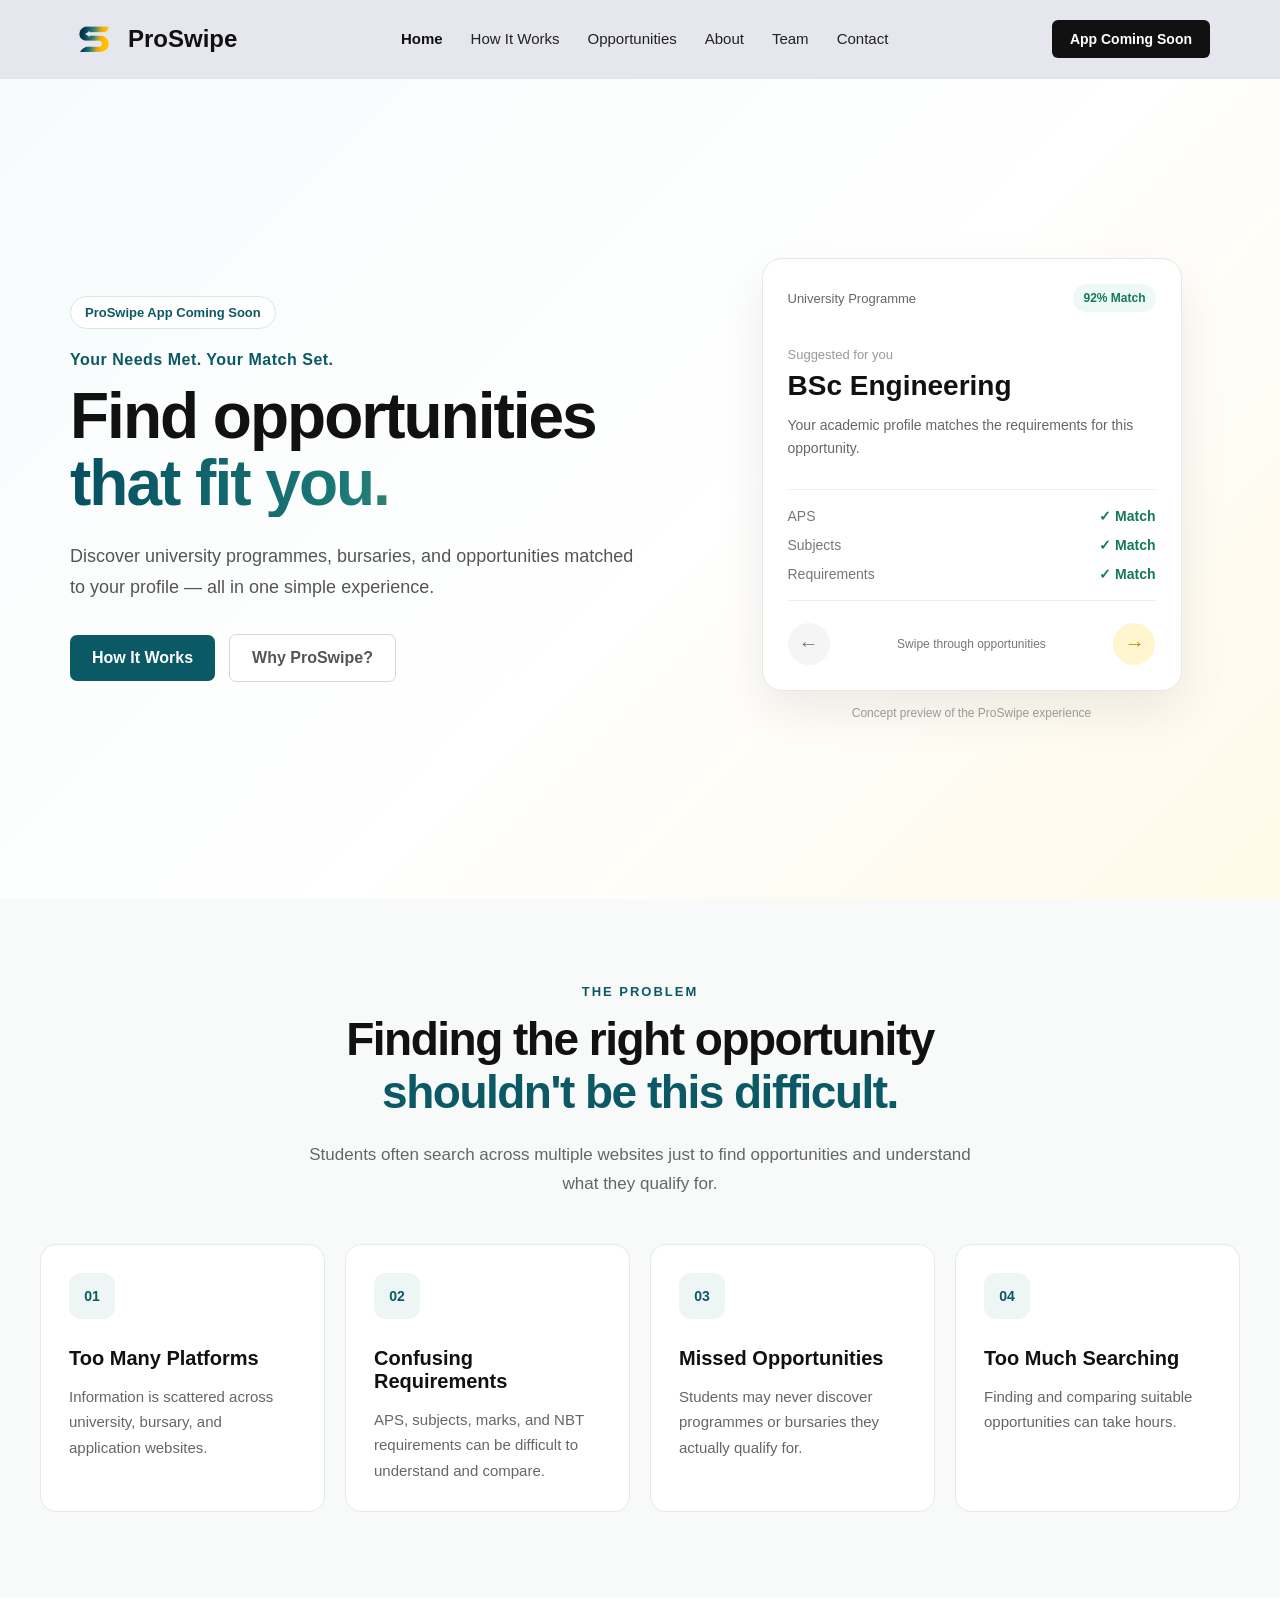
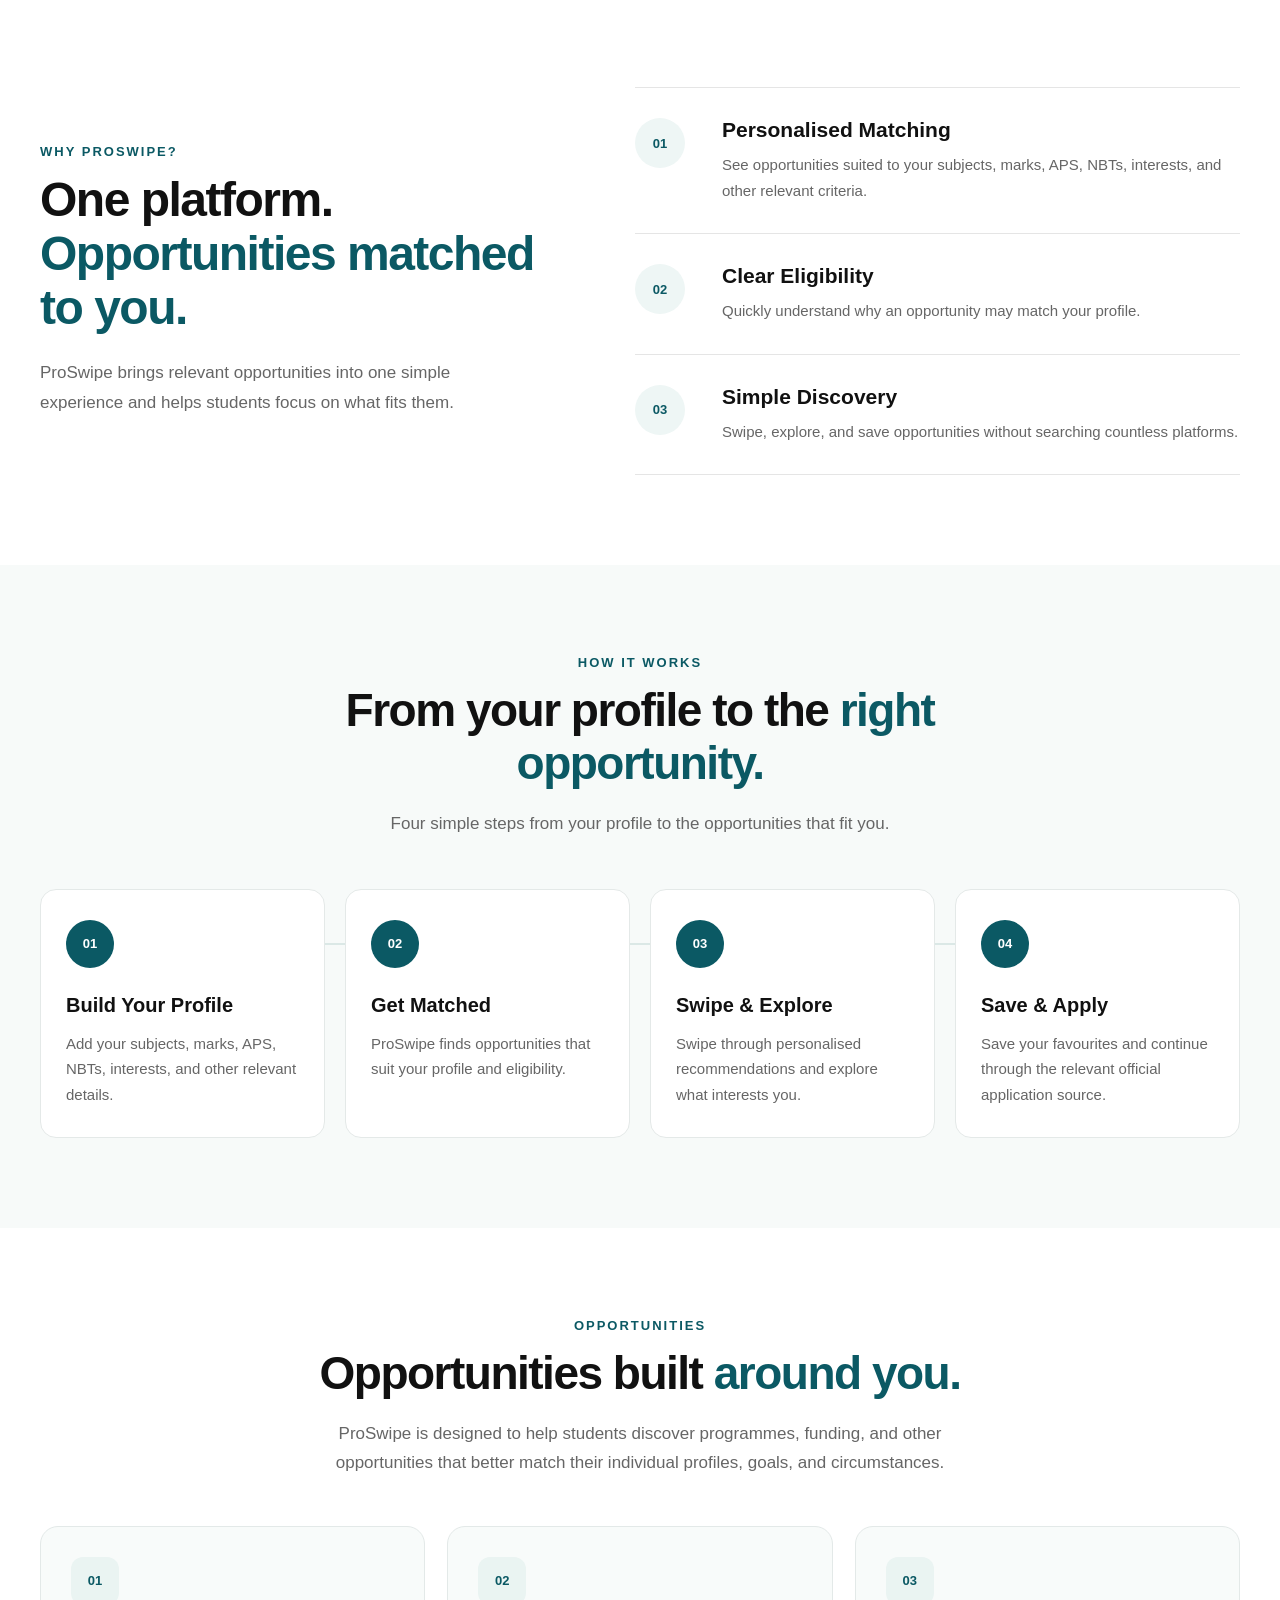
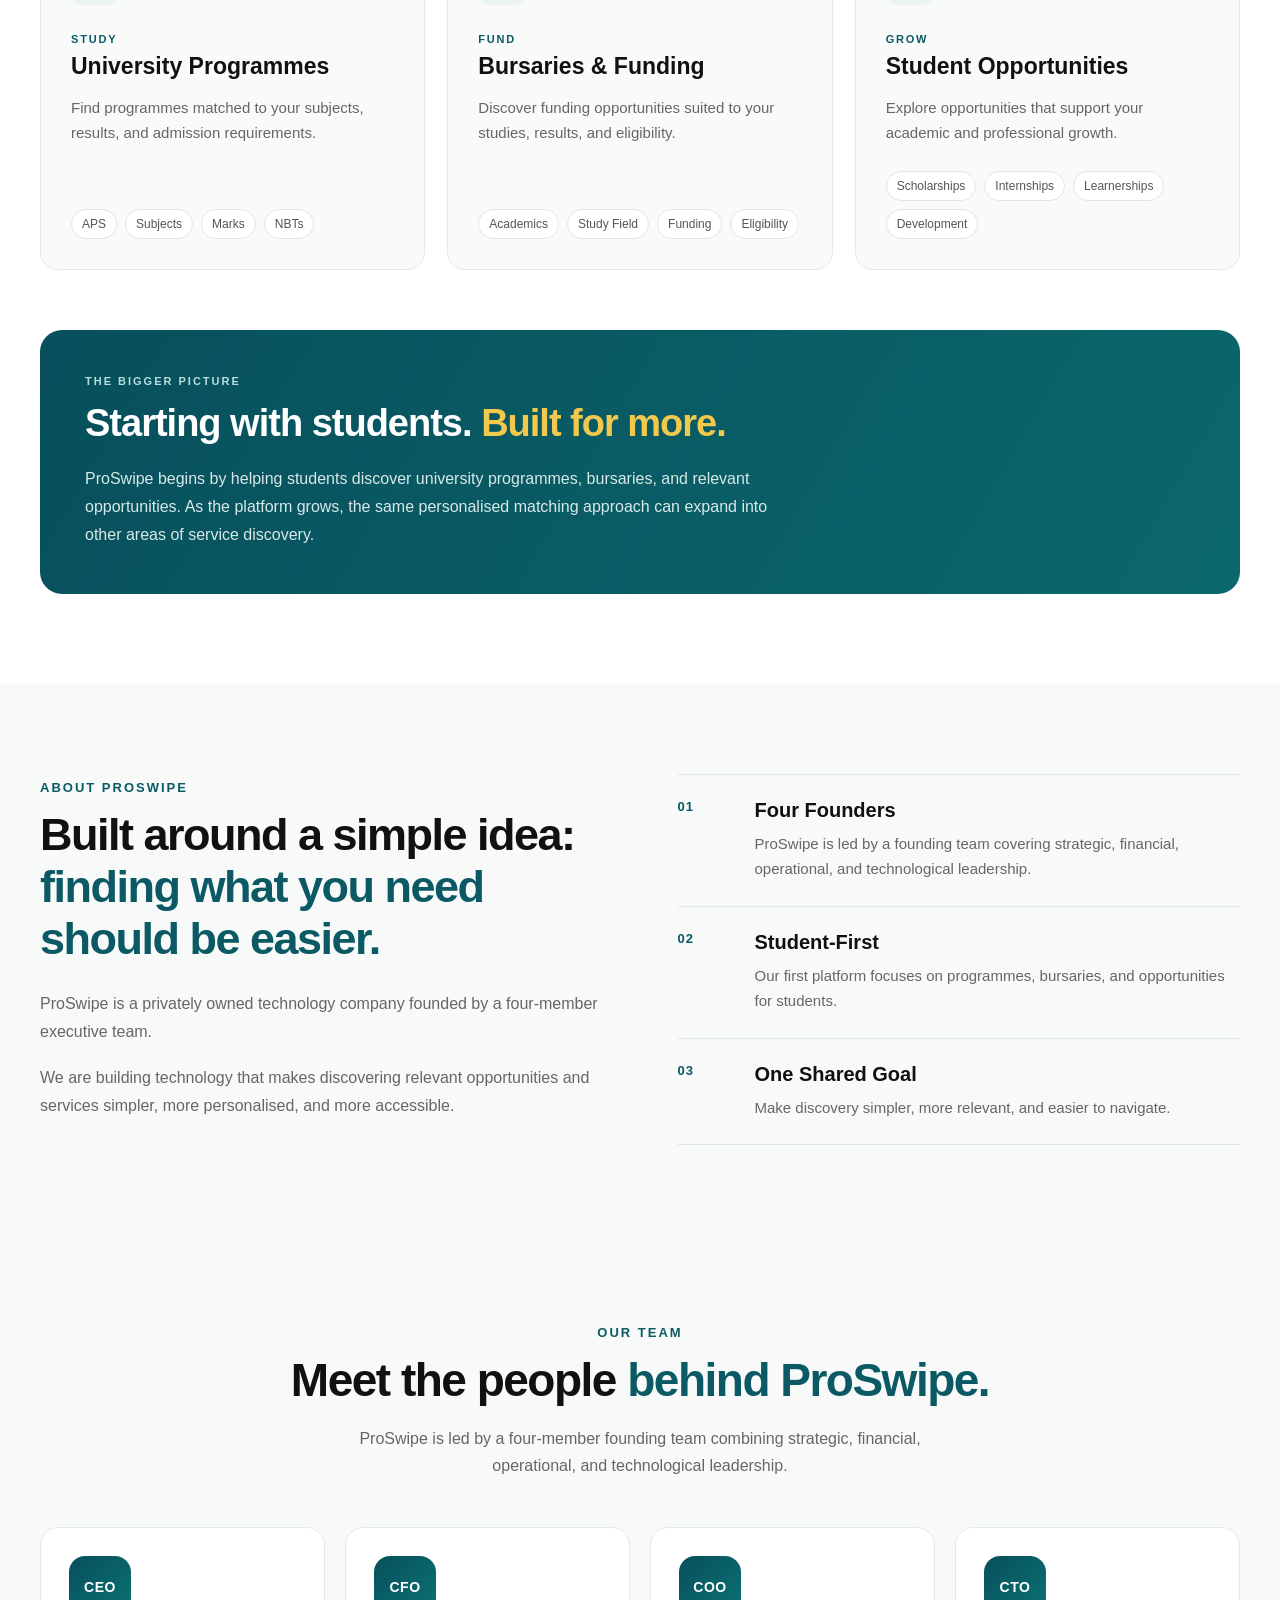
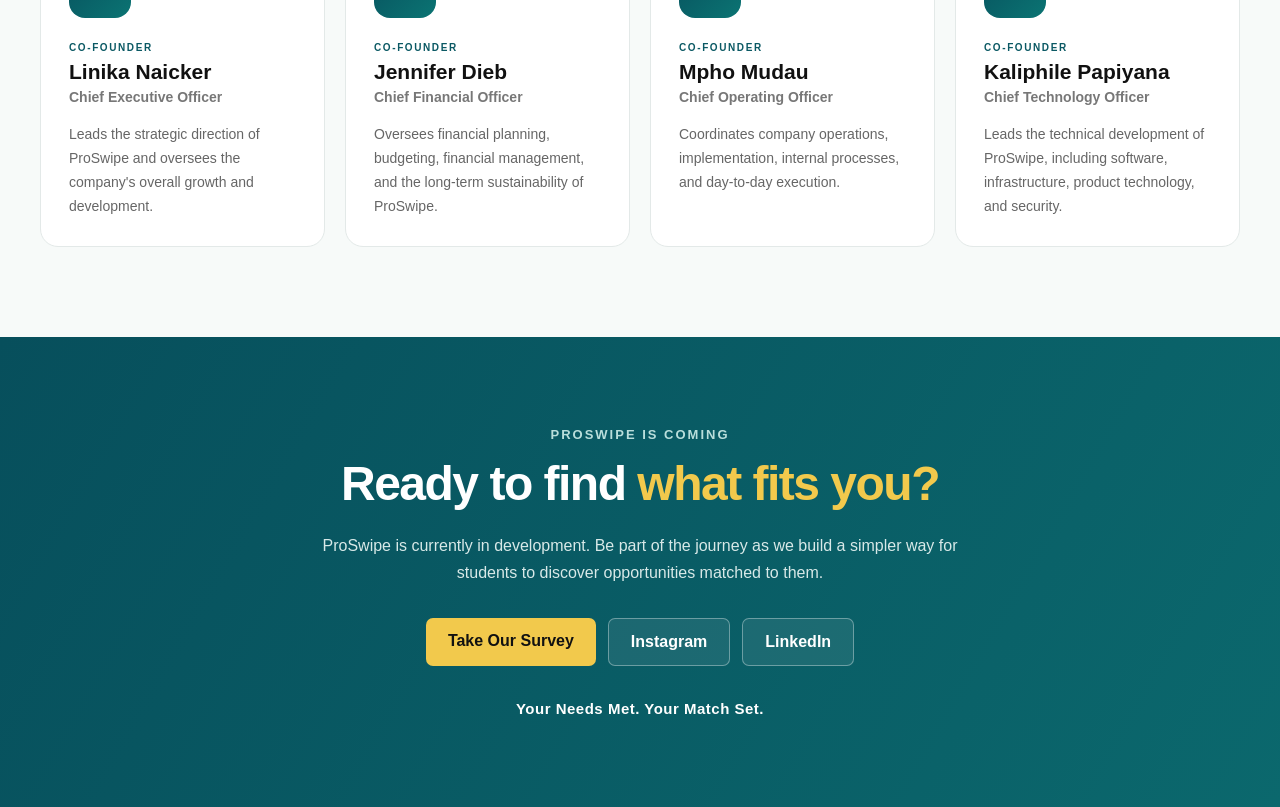
==== commit 6b46bad0: "Adding the contacts section" ====
--- a/index.html
+++ b/index.html
@@ -823,6 +823,68 @@
 
 </section>
 
+
+<!-- =========================
+     Contact / Coming Soon Section
+========================= -->
+
+<section class="contact-section" id="contact">
+
+    <div class="contact-container">
+
+        <p class="section-label">PROSWIPE IS COMING</p>
+
+        <h2>
+            Ready to find
+            <span>what fits you?</span>
+        </h2>
+
+        <p class="contact-description">
+            ProSwipe is currently in development. Be part of the journey
+            as we build a simpler way for students to discover opportunities
+            matched to them.
+        </p>
+
+        <!-- Main Call to Action -->
+        <div class="contact-buttons">
+
+            <a
+                href="https://docs.google.com/forms/d/e/1FAIpQLSeqUXdighfsh0JbCzAN-oOfOWJU9L0SPGvjX3ERKN3RX_H4eA/viewform?usp=publish-editor"
+                class="contact-primary-button"
+                target="_blank"
+                rel="noopener noreferrer"
+            >
+                Take Our Survey
+            </a>
+
+            <a
+                href="https://www.instagram.com/pro.swipe?igsi=dDI4bHJiMmozbzZ3"
+                class="contact-secondary-button"
+                target="_blank"
+                rel="noopener noreferrer"
+            >
+                Instagram
+            </a>
+
+            <a
+                href="https://www.linkedin.com/company/proswipeapp/"
+                class="contact-secondary-button"
+                target="_blank"
+                rel="noopener noreferrer"
+            >
+                LinkedIn
+            </a>
+
+        </div>
+
+        <p class="contact-motto">
+            Your Needs Met. Your Match Set.
+        </p>
+
+    </div>
+
+</section>
+
     <script src="script.js"></script>
 </body>
 </html>
--- a/style.css
+++ b/style.css
@@ -1416,6 +1416,133 @@
 }
 
 
+/* =========================
+   Contact / Coming Soon
+========================= */
+
+.contact-section {
+    padding: 90px 30px;
+
+    background:
+        linear-gradient(
+            120deg,
+            #074f5c,
+            #0b686d
+        );
+
+    text-align: center;
+}
+
+.contact-container {
+    width: 100%;
+    max-width: 800px;
+
+    margin: 0 auto;
+}
+
+.contact-section .section-label {
+    color: #b9dedb;
+}
+
+.contact-section h2 {
+    margin-bottom: 20px;
+
+    font-size: 48px;
+    line-height: 1.15;
+
+    letter-spacing: -1.5px;
+
+    color: white;
+}
+
+.contact-section h2 span {
+    color: #f2c94c;
+}
+
+.contact-description {
+    max-width: 650px;
+
+    margin: 0 auto 32px;
+
+    color: #d8e9e8;
+
+    font-size: 16px;
+    line-height: 1.7;
+}
+
+
+/* =========================
+   Contact Buttons
+========================= */
+
+.contact-buttons {
+    display: flex;
+
+    justify-content: center;
+    flex-wrap: wrap;
+
+    gap: 12px;
+}
+
+.contact-primary-button,
+.contact-secondary-button {
+    display: inline-block;
+
+    padding: 14px 22px;
+
+    border-radius: 7px;
+
+    font-weight: 600;
+    text-decoration: none;
+
+    transition:
+        transform 0.2s ease,
+        background-color 0.2s ease;
+}
+
+.contact-primary-button {
+    background-color: #f2c94c;
+
+    color: #111;
+}
+
+.contact-primary-button:hover {
+    transform: translateY(-2px);
+
+    background-color: #f5d76e;
+}
+
+.contact-secondary-button {
+    border: 1px solid rgba(255, 255, 255, 0.35);
+
+    color: white;
+
+    background-color: rgba(255, 255, 255, 0.08);
+}
+
+.contact-secondary-button:hover {
+    transform: translateY(-2px);
+
+    background-color: rgba(255, 255, 255, 0.15);
+}
+
+
+/* =========================
+   Contact Motto
+========================= */
+
+.contact-motto {
+    margin-top: 34px;
+
+    color: white;
+
+    font-size: 15px;
+    font-weight: 600;
+
+    letter-spacing: 0.5px;
+}
+
+
 /* =========================================================
    TABLET / MOBILE NAVIGATION
    ========================================================= */
@@ -1793,6 +1920,17 @@
     .team-grid {
         grid-template-columns: repeat(2, 1fr);
     }
+
+
+    /* Contact Section - Tablet */
+
+    .contact-section {
+        padding: 75px 30px;
+    }
+
+    .contact-section h2 {
+        font-size: 40px;
+    }
 }
 
 
@@ -2215,4 +2353,32 @@
 
         margin-bottom: 20px;
     }
+
+
+    /* Contact Section - Phone */
+
+    .contact-section {
+        padding: 60px 20px;
+    }
+
+    .contact-section h2 {
+        font-size: 34px;
+
+        letter-spacing: -1px;
+    }
+
+    .contact-description {
+        font-size: 15px;
+    }
+
+    .contact-buttons {
+        flex-direction: column;
+    }
+
+    .contact-primary-button,
+    .contact-secondary-button {
+        width: 100%;
+
+        text-align: center;
+    }
 }
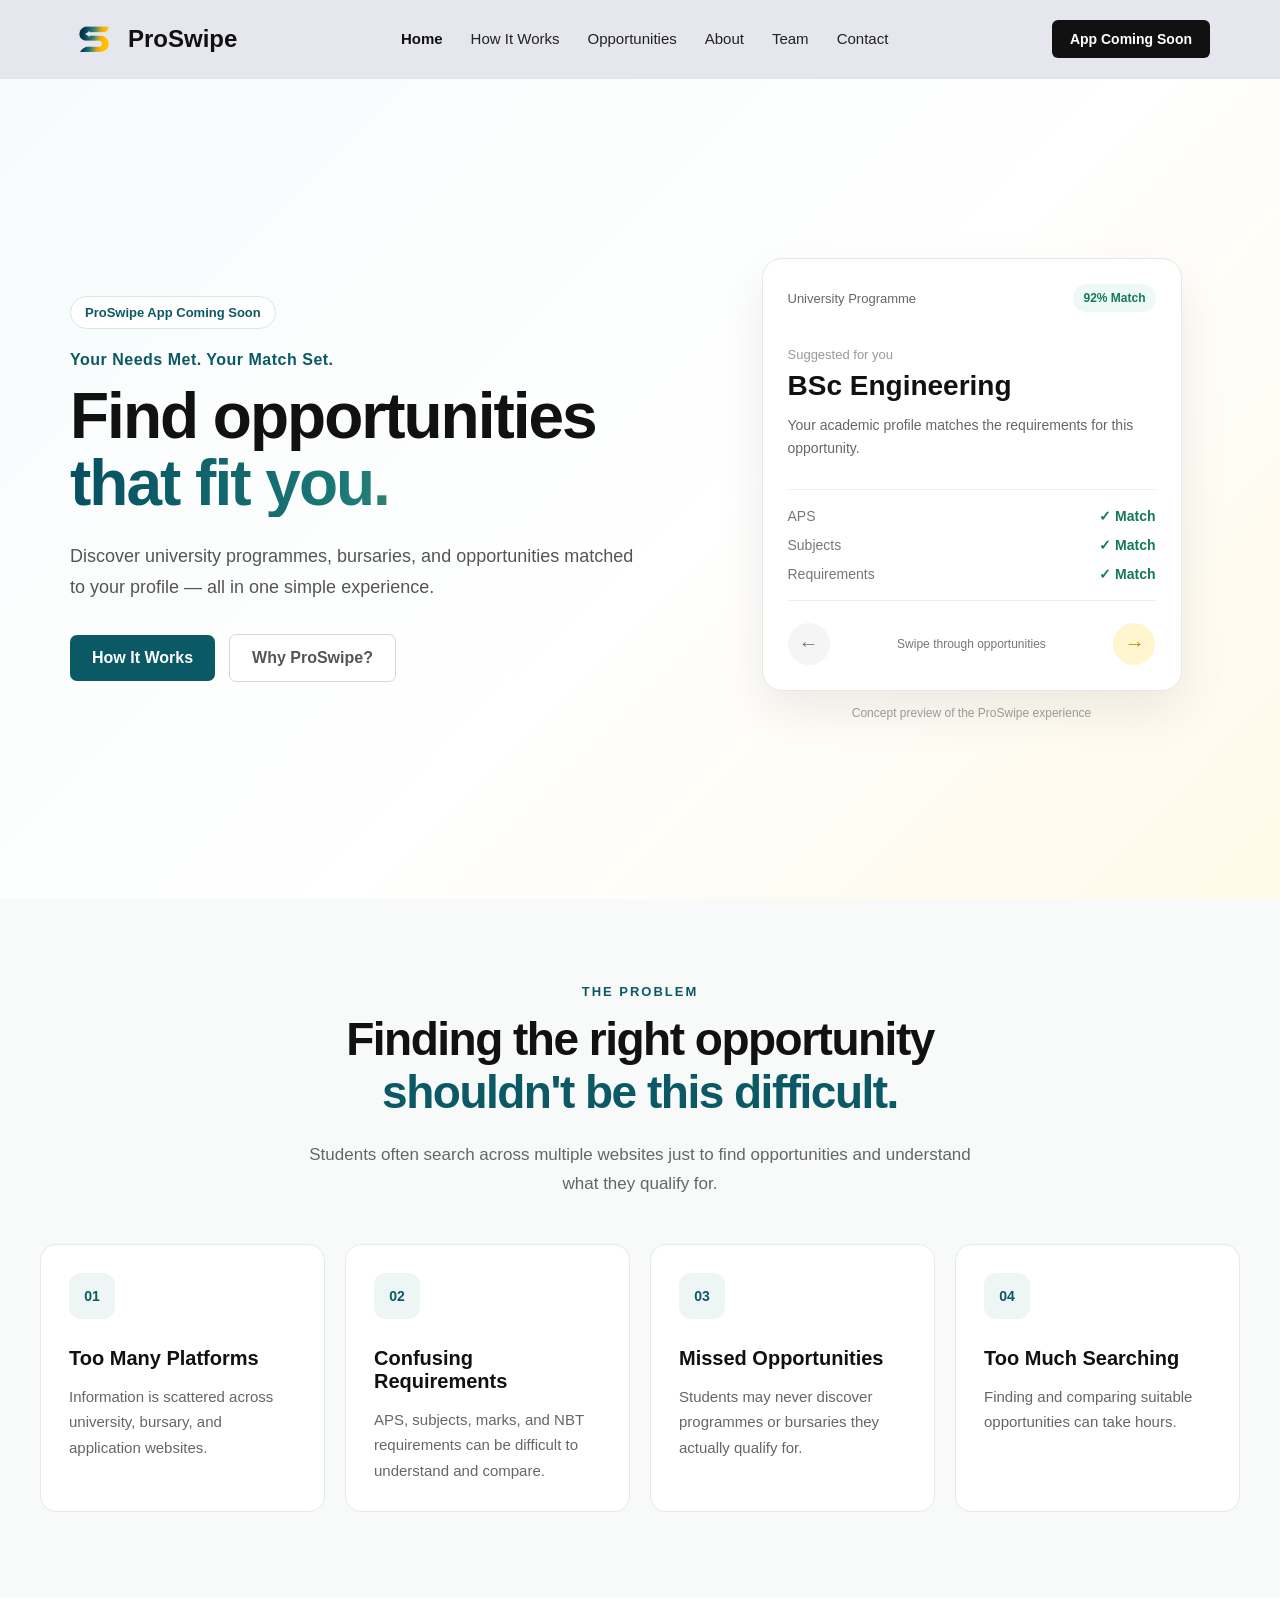
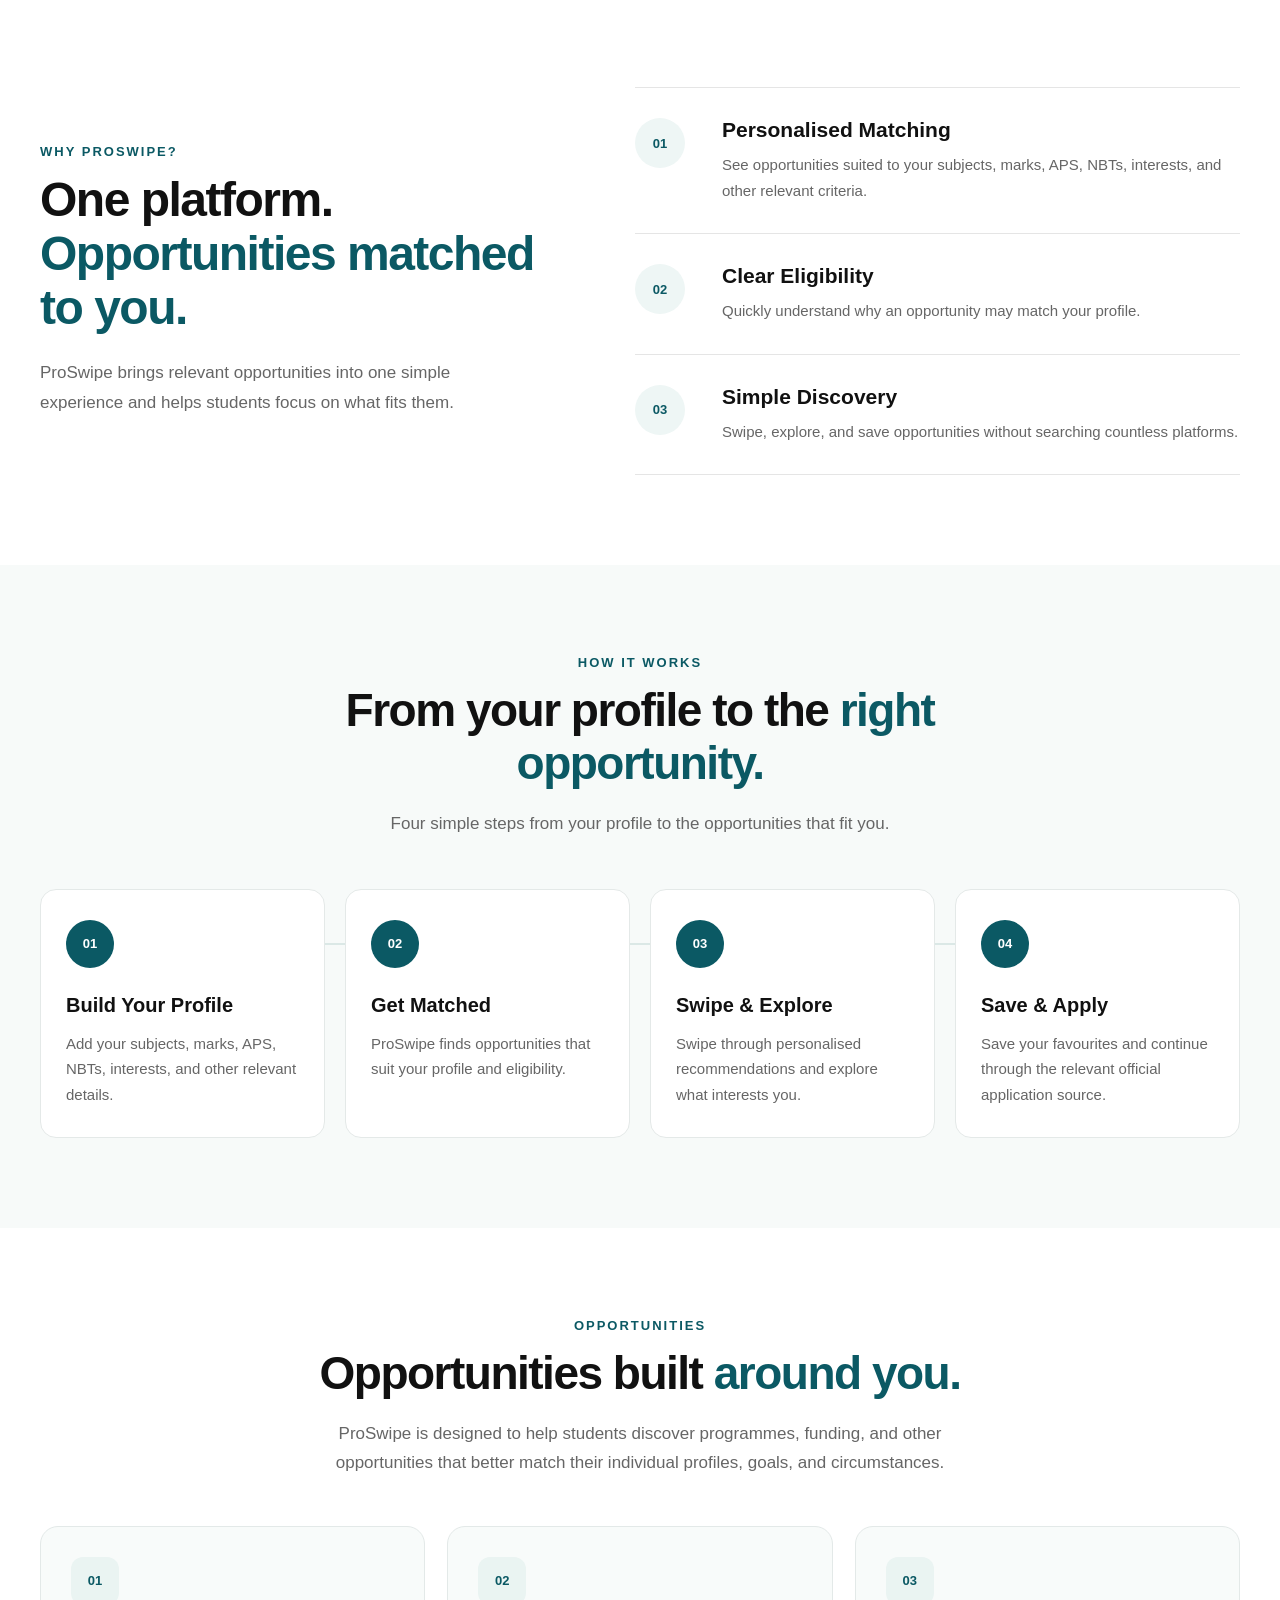
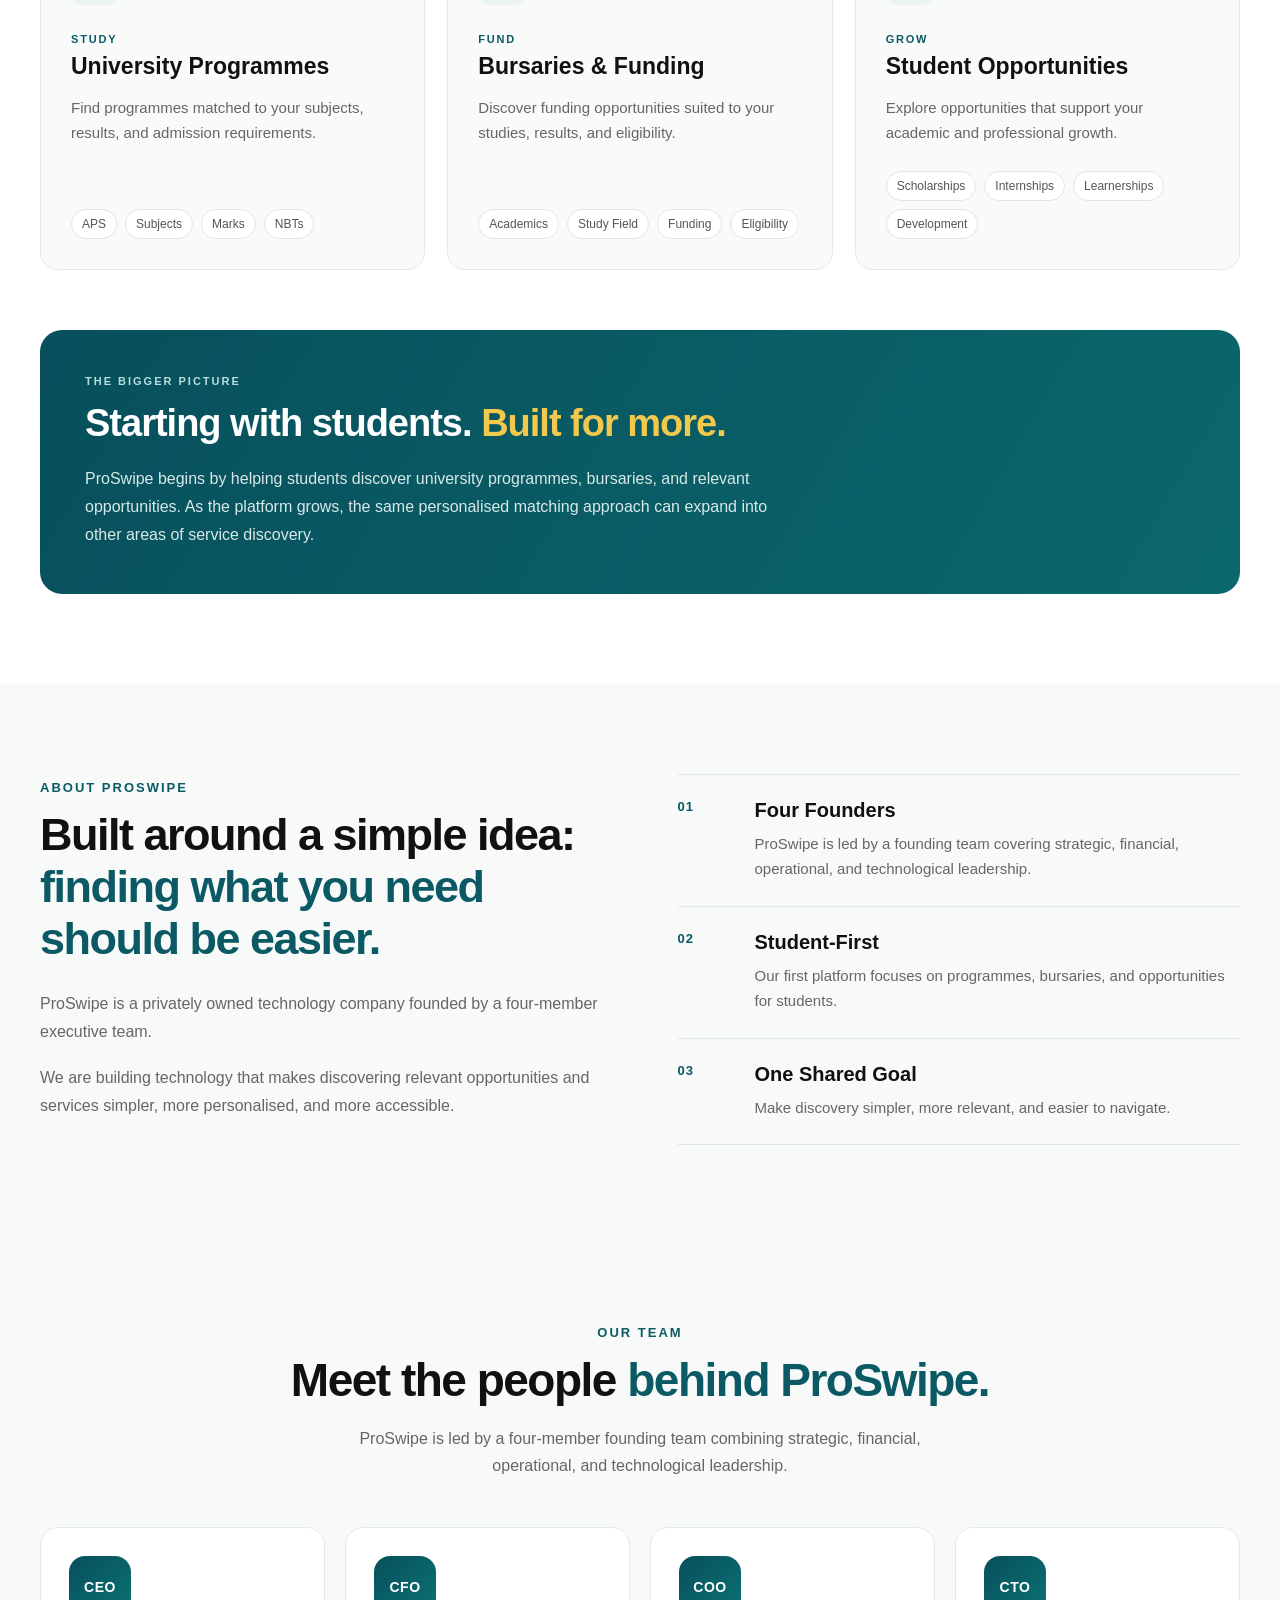
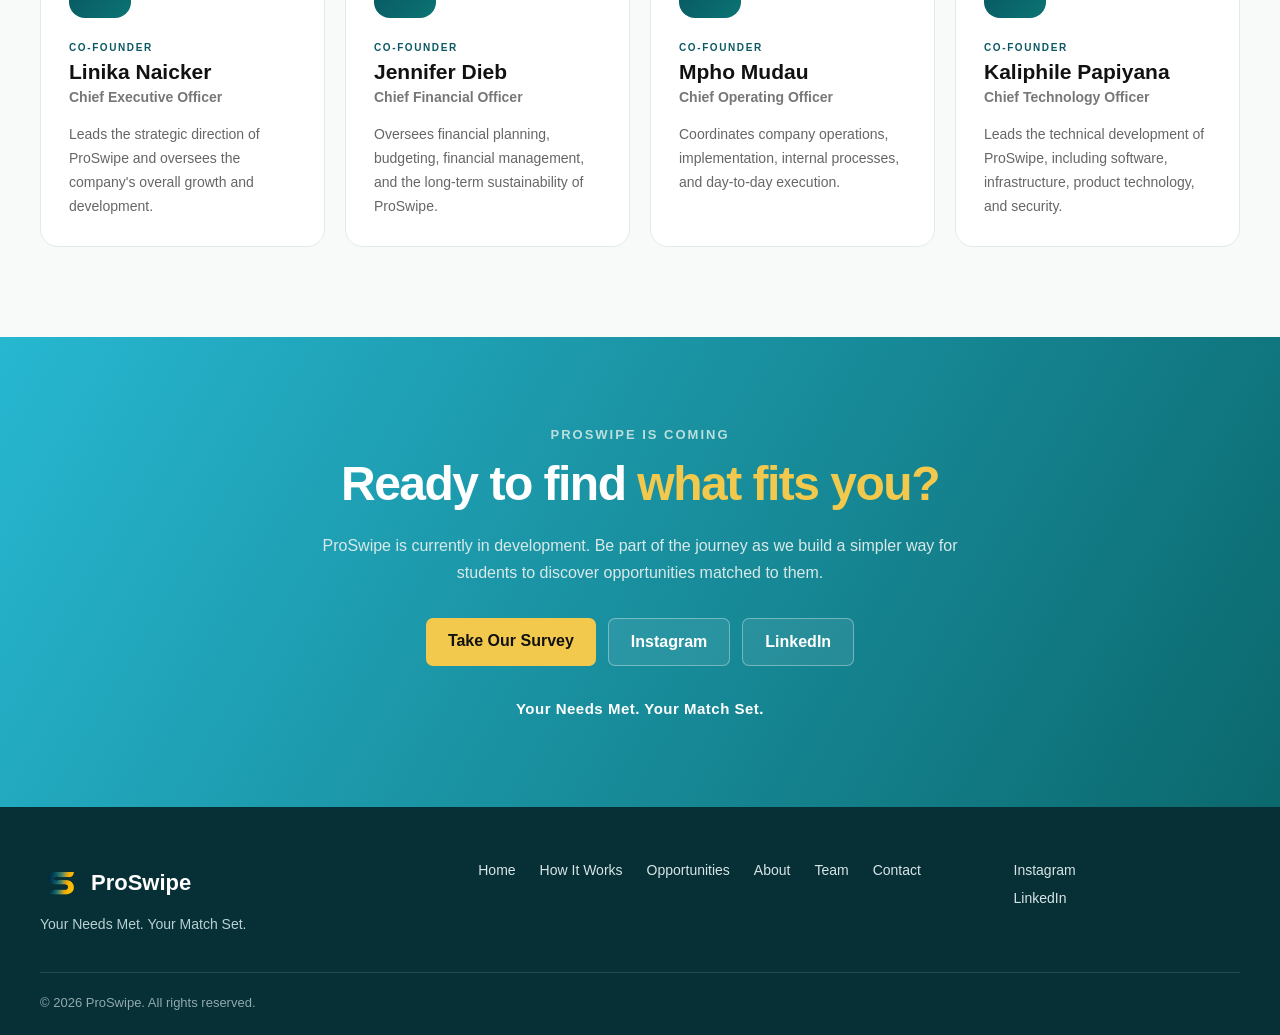
==== commit 15d65bbe: "Adding the footer section" ====
--- a/index.html
+++ b/index.html
@@ -885,6 +885,78 @@
 
 </section>
 
+
+<!-- =========================
+     Footer
+========================= -->
+
+<footer class="footer">
+
+    <div class="footer-container">
+
+        <!-- Brand -->
+        <div class="footer-brand">
+
+            <a href="#home" class="footer-logo">
+                <img src="Logos/logo.png" alt="ProSwipe Logo">
+                <span>ProSwipe</span>
+            </a>
+
+            <p>
+                Your Needs Met. Your Match Set.
+            </p>
+
+        </div>
+
+
+        <!-- Footer Navigation -->
+        <nav class="footer-navigation" aria-label="Footer navigation">
+
+            <a href="#home">Home</a>
+            <a href="#how-it-works">How It Works</a>
+            <a href="#opportunities">Opportunities</a>
+            <a href="#about">About</a>
+            <a href="#team">Team</a>
+            <a href="#contact">Contact</a>
+
+        </nav>
+
+
+        <!-- Social Links -->
+        <div class="footer-socials">
+
+            <a
+                href="https://www.instagram.com/pro.swipe?igsi=dDI4bHJiMmozbzZ3"
+                target="_blank"
+                rel="noopener noreferrer"
+            >
+                Instagram
+            </a>
+
+            <a
+                href="https://www.linkedin.com/company/proswipeapp/"
+                target="_blank"
+                rel="noopener noreferrer"
+            >
+                LinkedIn
+            </a>
+
+        </div>
+
+    </div>
+
+
+    <!-- Bottom Footer -->
+    <div class="footer-bottom">
+
+        <p>
+            &copy; 2026 ProSwipe. All rights reserved.
+        </p>
+
+    </div>
+
+</footer>
+
     <script src="script.js"></script>
 </body>
 </html>
--- a/style.css
+++ b/style.css
@@ -1426,7 +1426,7 @@
     background:
         linear-gradient(
             120deg,
-            #074f5c,
+            #27b7d1,
             #0b686d
         );
 
@@ -1540,6 +1540,145 @@
     font-weight: 600;
 
     letter-spacing: 0.5px;
+}
+
+
+/* =========================
+   Footer
+========================= */
+
+.footer {
+    padding: 55px 30px 25px;
+
+    background-color: #062f36;
+
+    color: white;
+}
+
+.footer-container {
+    width: 100%;
+    max-width: 1200px;
+
+    margin: 0 auto 40px;
+
+    display: grid;
+    grid-template-columns: 1.2fr 1.5fr 0.7fr;
+
+    gap: 50px;
+
+    align-items: start;
+}
+
+
+/* =========================
+   Footer Brand
+========================= */
+
+.footer-logo {
+    display: inline-flex;
+
+    align-items: center;
+
+    gap: 9px;
+
+    margin-bottom: 12px;
+
+    text-decoration: none;
+}
+
+.footer-logo img {
+    width: 42px;
+
+    display: block;
+}
+
+.footer-logo span {
+    color: white;
+
+    font-size: 22px;
+    font-weight: 700;
+}
+
+.footer-brand p {
+    color: #b9d1d3;
+
+    font-size: 14px;
+}
+
+
+/* =========================
+   Footer Navigation
+========================= */
+
+.footer-navigation {
+    display: flex;
+
+    flex-wrap: wrap;
+
+    gap: 16px 24px;
+}
+
+.footer-navigation a {
+    color: #d8e5e6;
+
+    font-size: 14px;
+
+    text-decoration: none;
+
+    transition: color 0.2s ease;
+}
+
+.footer-navigation a:hover {
+    color: #f2c94c;
+}
+
+
+/* =========================
+   Footer Social Links
+========================= */
+
+.footer-socials {
+    display: flex;
+
+    flex-direction: column;
+
+    gap: 12px;
+}
+
+.footer-socials a {
+    color: #d8e5e6;
+
+    font-size: 14px;
+
+    text-decoration: none;
+
+    transition: color 0.2s ease;
+}
+
+.footer-socials a:hover {
+    color: #f2c94c;
+}
+
+
+/* =========================
+   Footer Bottom
+========================= */
+
+.footer-bottom {
+    width: 100%;
+    max-width: 1200px;
+
+    margin: 0 auto;
+
+    padding-top: 22px;
+
+    border-top: 1px solid rgba(255, 255, 255, 0.12);
+}
+
+.footer-bottom p {
+    color: #91aaad;
+
+    font-size: 13px;
 }
 
 
@@ -1931,6 +2070,25 @@
     .contact-section h2 {
         font-size: 40px;
     }
+
+
+    /* -----------------------------------------------------
+    Footer - Tablet
+   ----------------------------------------------------- */
+
+    .footer {
+        padding: 50px 30px 25px;
+    }
+
+    .footer-container {
+        grid-template-columns: 1fr 1fr;
+
+        gap: 40px;
+    }
+
+    .footer-socials {
+        flex-direction: row;
+    }
 }
 
 
@@ -2381,4 +2539,41 @@
 
         text-align: center;
     }
+
+
+    /* -----------------------------------------------------
+   Footer - Phone
+   ----------------------------------------------------- */
+
+    .footer {
+        padding: 45px 20px 22px;
+    }
+
+    .footer-container {
+        grid-template-columns: 1fr;
+
+        gap: 30px;
+
+        margin-bottom: 30px;
+    }
+
+    .footer-navigation {
+        flex-direction: column;
+
+        gap: 14px;
+    }
+
+    .footer-socials {
+        flex-direction: row;
+
+        gap: 20px;
+    }
+
+    .footer-bottom {
+        padding-top: 20px;
+    }
+
+    .footer-bottom p {
+        font-size: 12px;
+    }
 }
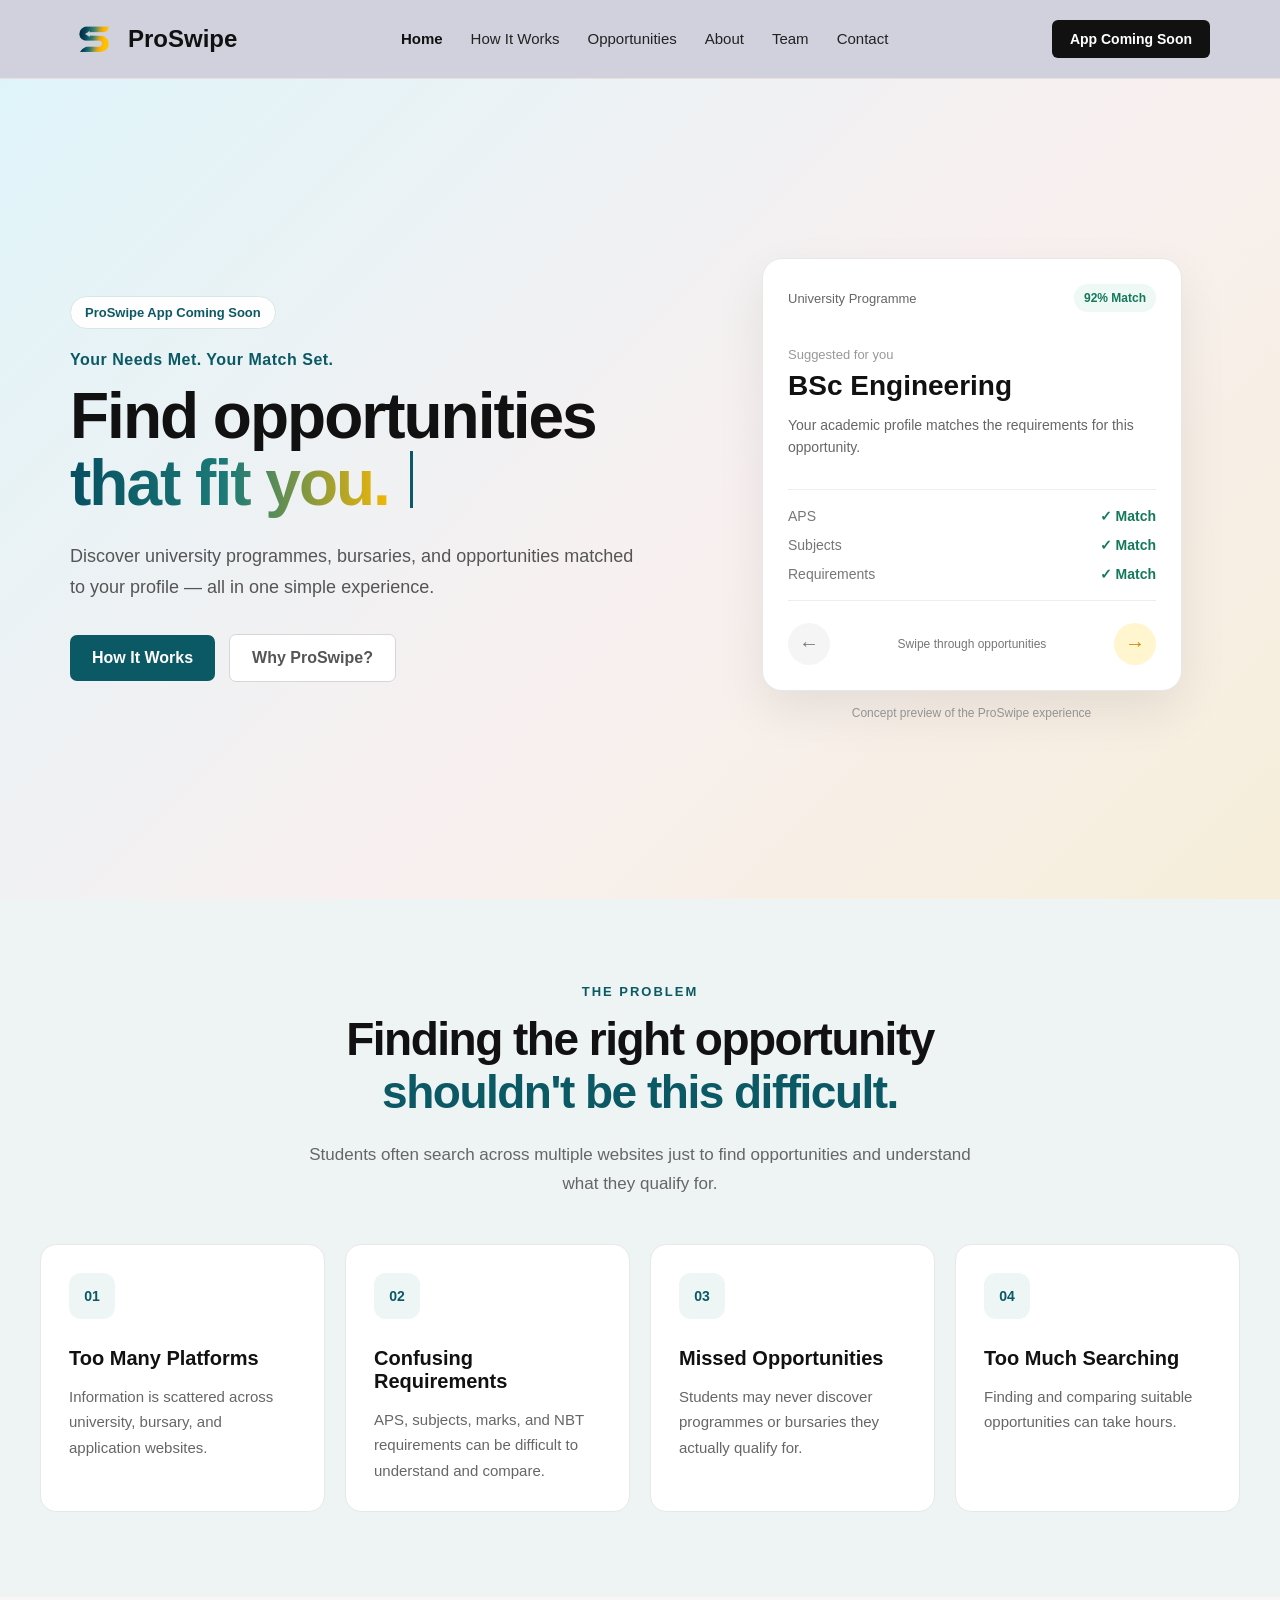
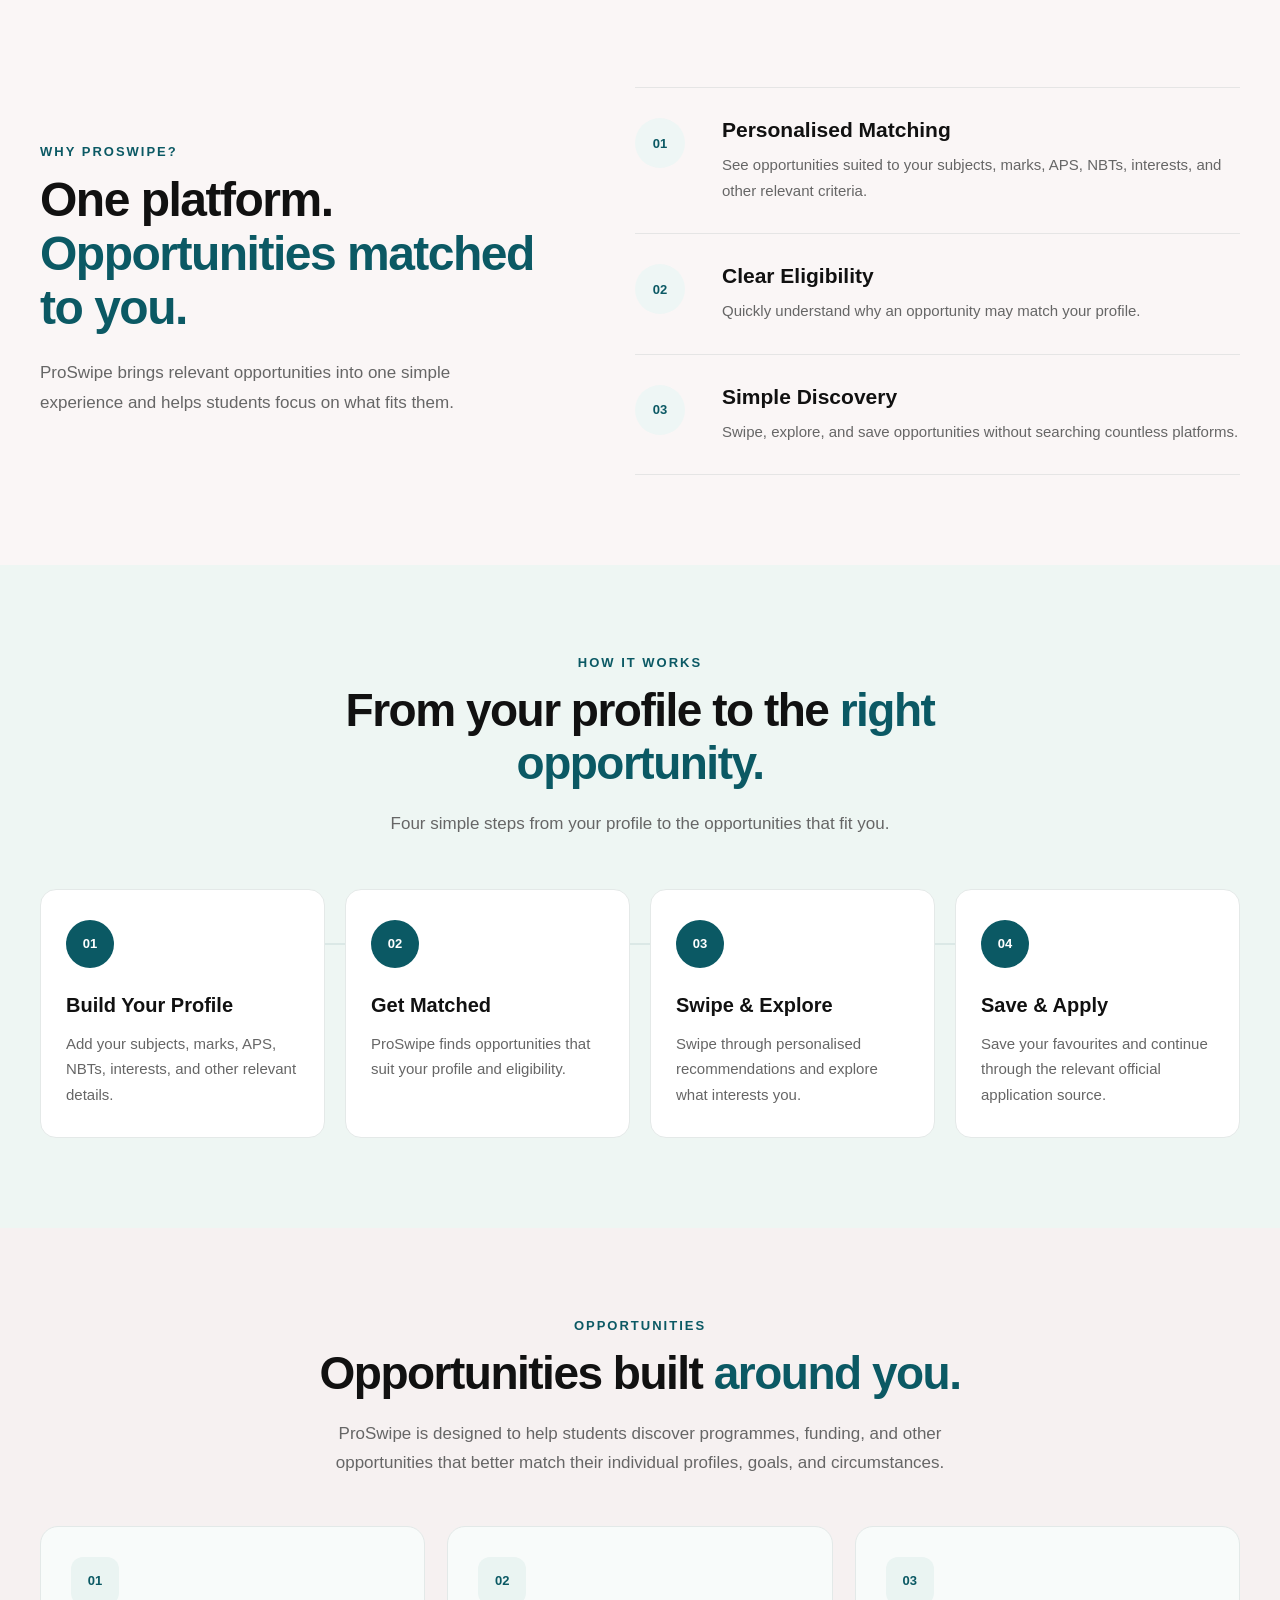
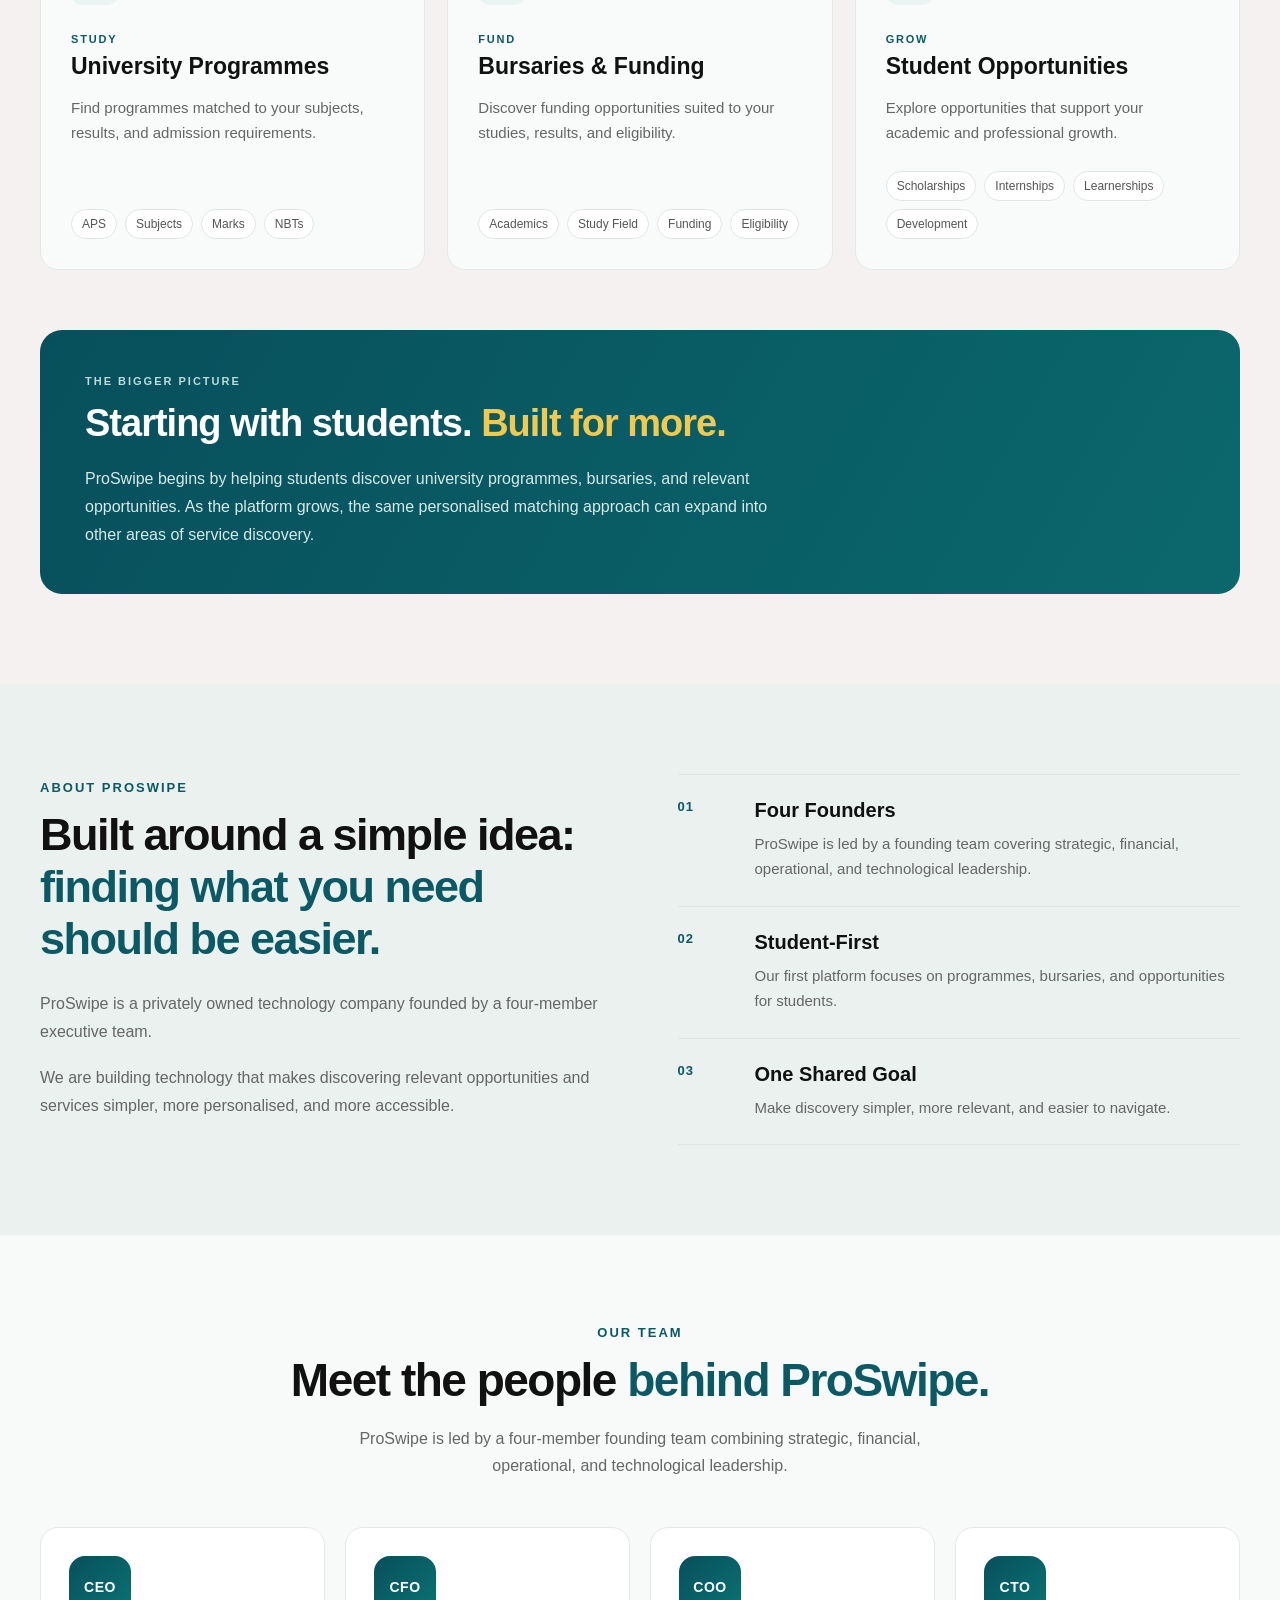
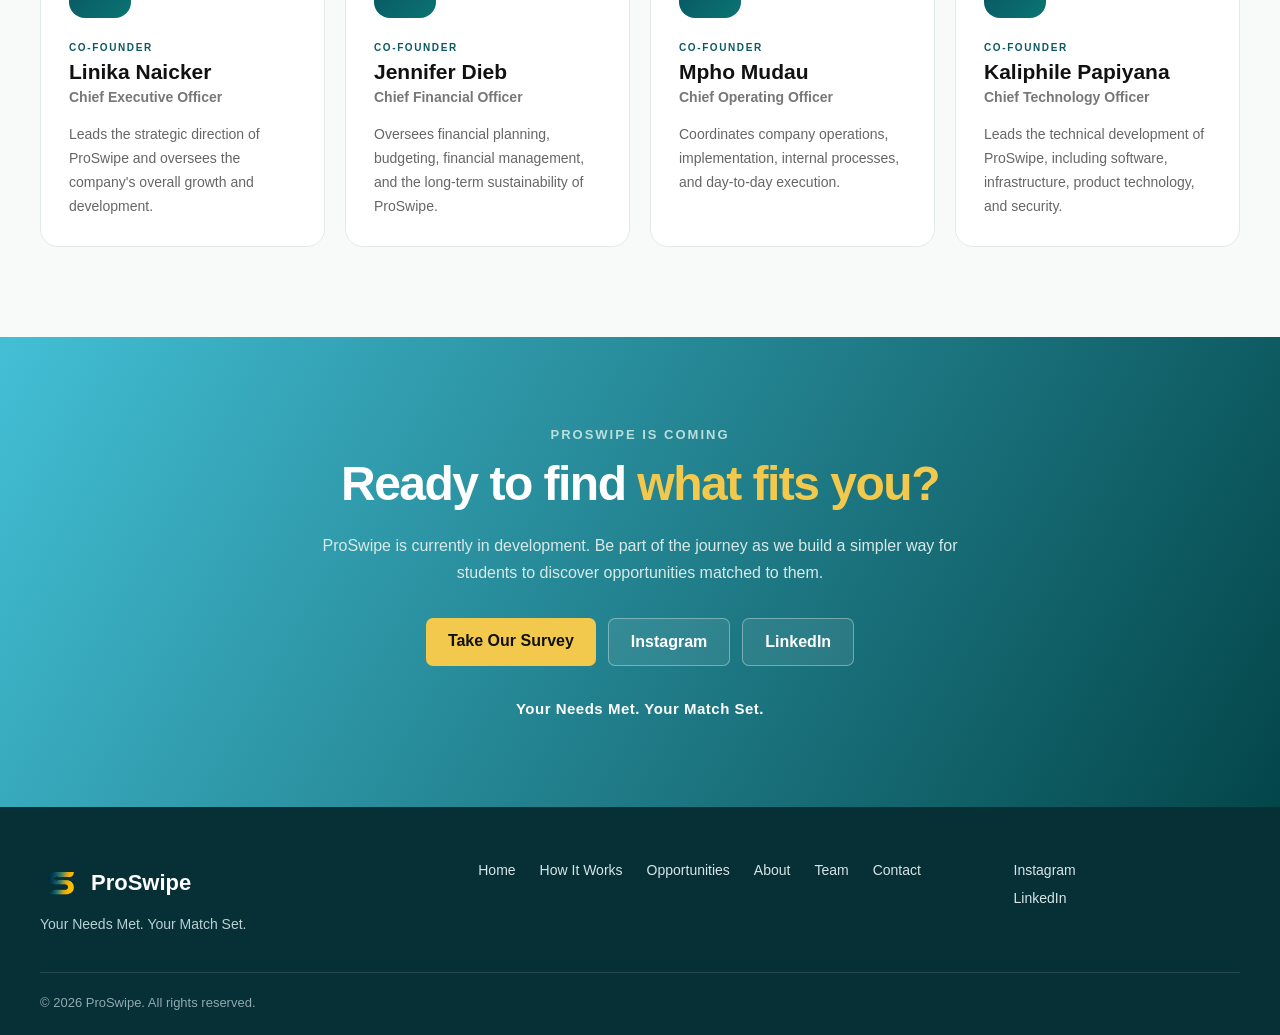
==== commit 51b32327: "Addition of initial animations" ====
--- a/index.html
+++ b/index.html
@@ -68,9 +68,25 @@
                 Your Needs Met. Your Match Set.
             </p>
 
-            <h1>
-                Find opportunities
-                <span>that fit you.</span>
+            <h1
+                class="hero-title"
+                aria-label="Find opportunities that fit you.">
+                <span
+                    id="typed-main"
+                    class="typed-main"
+                    aria-hidden="true">
+                </span>
+
+                <span
+                    id="typed-highlight"
+                    class="typed-highlight"
+                    aria-hidden="true">
+                </span>
+
+                <span
+                    class="typing-cursor"
+                    aria-hidden="true">
+                </span>
             </h1>
 
             <p class="hero-description">
@@ -192,7 +208,7 @@
     <div class="problem-container">
 
         <!-- Section Introduction -->
-        <div class="problem-heading">
+        <div class="problem-heading reveal">
 
             <p class="section-label">THE PROBLEM</p>
 
@@ -212,7 +228,7 @@
         <!-- Problem Cards -->
         <div class="problem-grid">
 
-            <article class="problem-card">
+            <article class="problem-card reveal reveal-delay-1">
 
                 <div class="problem-number">01</div>
 
@@ -226,7 +242,7 @@
             </article>
 
 
-            <article class="problem-card">
+            <article class="problem-card reveal reveal-delay-2">
 
                 <div class="problem-number">02</div>
 
@@ -240,7 +256,7 @@
             </article>
 
 
-            <article class="problem-card">
+            <article class="problem-card reveal reveal-delay-3">
 
                 <div class="problem-number">03</div>
 
@@ -254,7 +270,7 @@
             </article>
 
 
-            <article class="problem-card">
+            <article class="problem-card reveal reveal-delay-4">
 
                 <div class="problem-number">04</div>
 
--- a/style.css
+++ b/style.css
@@ -17,6 +17,20 @@
     color: #111;
 }
 
+:root {
+    /* Animation timing */
+    --motion-fast: 0.2s;
+    --motion-medium: 0.4s;
+    --motion-slow: 0.7s;
+
+    /* Smooth easing */
+    --motion-ease: cubic-bezier(0.22, 1, 0.36, 1);
+}
+
+html {
+    scroll-behavior: smooth;
+}
+
 
 /* =========================
    Header / Navigation
@@ -28,8 +42,8 @@
     position: sticky;
     top: 0;
 
-    background-color: rgb(229, 230, 238);
-    border-bottom: 1px solid #e5e5e5;
+    background-color: rgb(209, 209, 221);
+    border-bottom: 1px solid #ebe0e0;
 
     z-index: 1000;
 }
@@ -146,9 +160,9 @@
     background:
         linear-gradient(
             135deg,
-            #f7fbfc 0%,
-            #ffffff 55%,
-            #fff9e8 100%
+            #dff4f9 0%,
+            #f8f0f0 55%,
+            #f6eeda 100%
         );
 }
 
@@ -195,7 +209,7 @@
     border: 1px solid #d7e7e8;
     border-radius: 50px;
 
-    background-color: white;
+    background-color: rgb(255, 254, 254);
 
     color: #0c5964;
 
@@ -212,8 +226,17 @@
     margin-bottom: 24px;
 }
 
-.hero h1 span {
+/* First line of Hero heading */
+.typed-main {
     display: block;
+
+    color: #111;
+}
+
+
+/* Highlighted second line */
+.typed-highlight {
+    display: inline;
 
     background: linear-gradient(
         90deg,
@@ -239,6 +262,48 @@
     margin-bottom: 32px;
 }
 
+/* =========================
+   Hero Typing Animation
+========================= */
+
+.typed-highlight {
+    color: #0b5964;
+}
+
+.typing-cursor {
+    display: inline-block;
+
+    width: 3px;
+    height: 0.9em;
+
+    margin-left: 5px;
+
+    background-color: #0b5964;
+
+    vertical-align: -0.05em;
+
+    animation: cursorBlink 0.7s infinite;
+}
+
+.typing-cursor.finished {
+    animation: none;
+    opacity: 0;
+}
+
+
+@keyframes cursorBlink {
+
+    0%,
+    50% {
+        opacity: 1;
+    }
+
+    51%,
+    100% {
+        opacity: 0;
+    }
+}
+
 
 /* =========================
    Hero Buttons
@@ -470,12 +535,80 @@
     font-size: 12px;
 }
 
+
+/* =========================
+   Opportunity Card Swipe
+========================= */
+
+.opportunity-card {
+    transition:
+        transform 0.35s var(--motion-ease),
+        opacity 0.35s var(--motion-ease);
+
+    will-change: transform, opacity;
+}
+
+
+/* Card leaving to the left */
+
+.opportunity-card.swipe-out-left {
+    transform: translateX(-70px) rotate(-1deg);
+
+    opacity: 0;
+}
+
+
+/* Card leaving to the right */
+
+.opportunity-card.swipe-out-right {
+    transform: translateX(70px) rotate(1deg);
+
+    opacity: 0;
+}
+
+
+/* New card begins just outside on the right */
+
+.opportunity-card.swipe-in-right {
+    transform: translateX(70px);
+
+    opacity: 0;
+
+    transition: none;
+}
+
+
+/* New card begins just outside on the left */
+
+.opportunity-card.swipe-in-left {
+    transform: translateX(-70px);
+
+    opacity: 0;
+
+    transition: none;
+}
+
+.swipe-area button {
+    transition:
+        transform var(--motion-fast) var(--motion-ease),
+        background-color var(--motion-fast) var(--motion-ease);
+}
+
+.swipe-area button:hover {
+    transform: scale(1.08);
+}
+
+.swipe-area button:active {
+    transform: scale(0.92);
+}
+
+
 /* =========================
    Problem Section
 ========================= */
 
 .problem-section {
-    background-color: #f7faf9;
+    background-color: #eef3f3;
 
     padding: 85px 30px;
 }
@@ -621,7 +754,7 @@
 .solution-section {
     padding: 90px 30px;
 
-    background-color: white;
+    background-color: rgb(250, 246, 246);
 }
 
 .solution-container {
@@ -749,7 +882,7 @@
 .how-it-works {
     padding: 90px 30px;
 
-    background-color: #f7faf9;
+    background-color: #eef6f3;
 }
 
 .how-it-works-container {
@@ -906,7 +1039,7 @@
 .opportunities-section {
     padding: 90px 30px;
 
-    background-color: white;
+    background-color: rgb(246, 241, 241);
 }
 
 .opportunities-container {
@@ -1144,7 +1277,7 @@
 .about-section {
     padding: 90px 30px;
 
-    background-color: #f7faf9;
+    background-color: #ebf1ef;
 }
 
 .about-container {
@@ -1426,8 +1559,8 @@
     background:
         linear-gradient(
             120deg,
-            #27b7d1,
-            #0b686d
+            #43bfd5,
+            #03464a
         );
 
     text-align: center;
@@ -1679,6 +1812,67 @@
     color: #91aaad;
 
     font-size: 13px;
+}
+
+
+/* =========================
+   Scroll Reveal Animations
+========================= */
+
+.reveal {
+    opacity: 0;
+
+    transform: translateY(30px);
+
+    transition:
+        opacity var(--motion-slow) var(--motion-ease),
+        transform var(--motion-slow) var(--motion-ease);
+}
+
+/* JavaScript adds this class when element enters the screen */
+.reveal.visible {
+    opacity: 1;
+
+    transform: translateY(0);
+}
+
+
+/* Stagger delays for groups of cards */
+
+.reveal-delay-1 {
+    transition-delay: 0.18s;
+}
+
+.reveal-delay-2 {
+    transition-delay: 0.36s;
+}
+
+.reveal-delay-3 {
+    transition-delay: 0.54s;
+}
+
+.reveal-delay-4 {
+    transition-delay: 0.72s;
+}
+
+
+/* =========================
+   Reduced Motion Support
+========================= */
+
+@media (prefers-reduced-motion: reduce) {
+
+    html {
+        scroll-behavior: auto;
+    }
+
+    .reveal {
+        opacity: 1;
+
+        transform: none;
+
+        transition: none;
+    }
 }
 
 
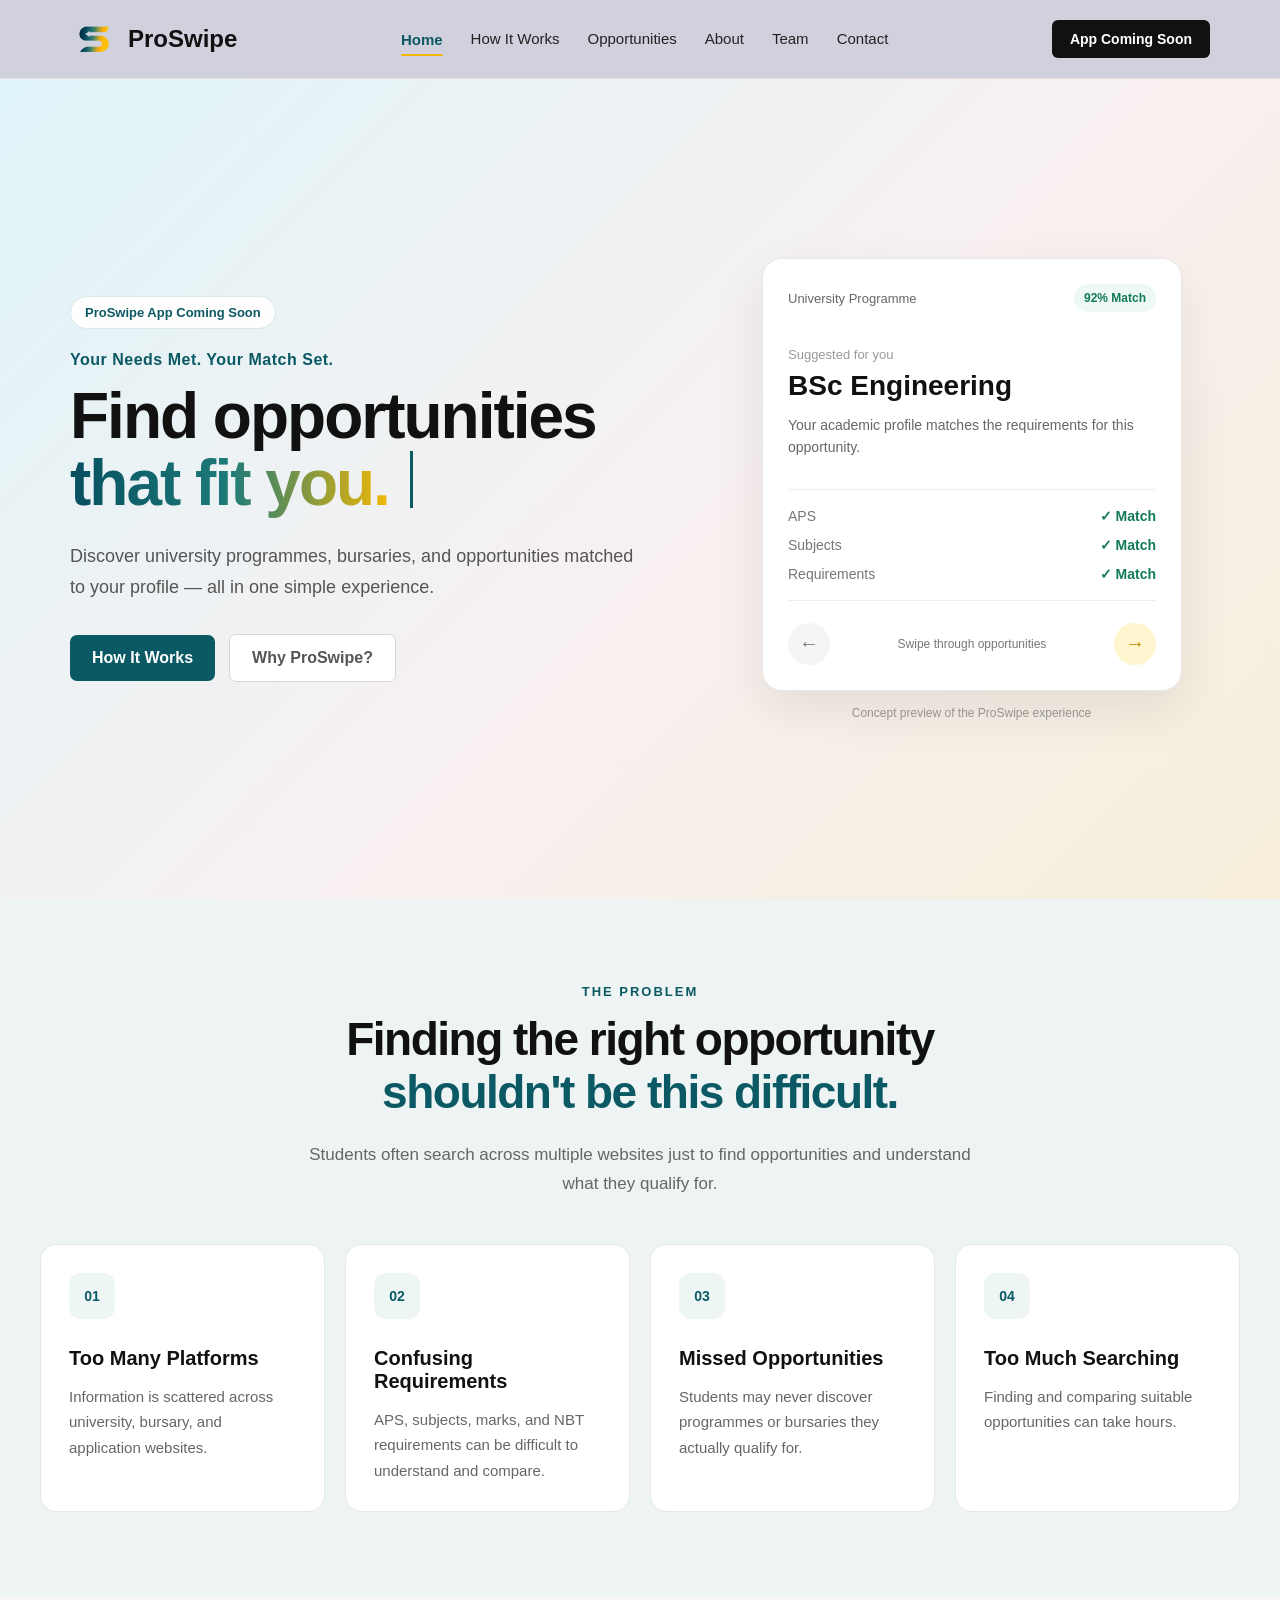
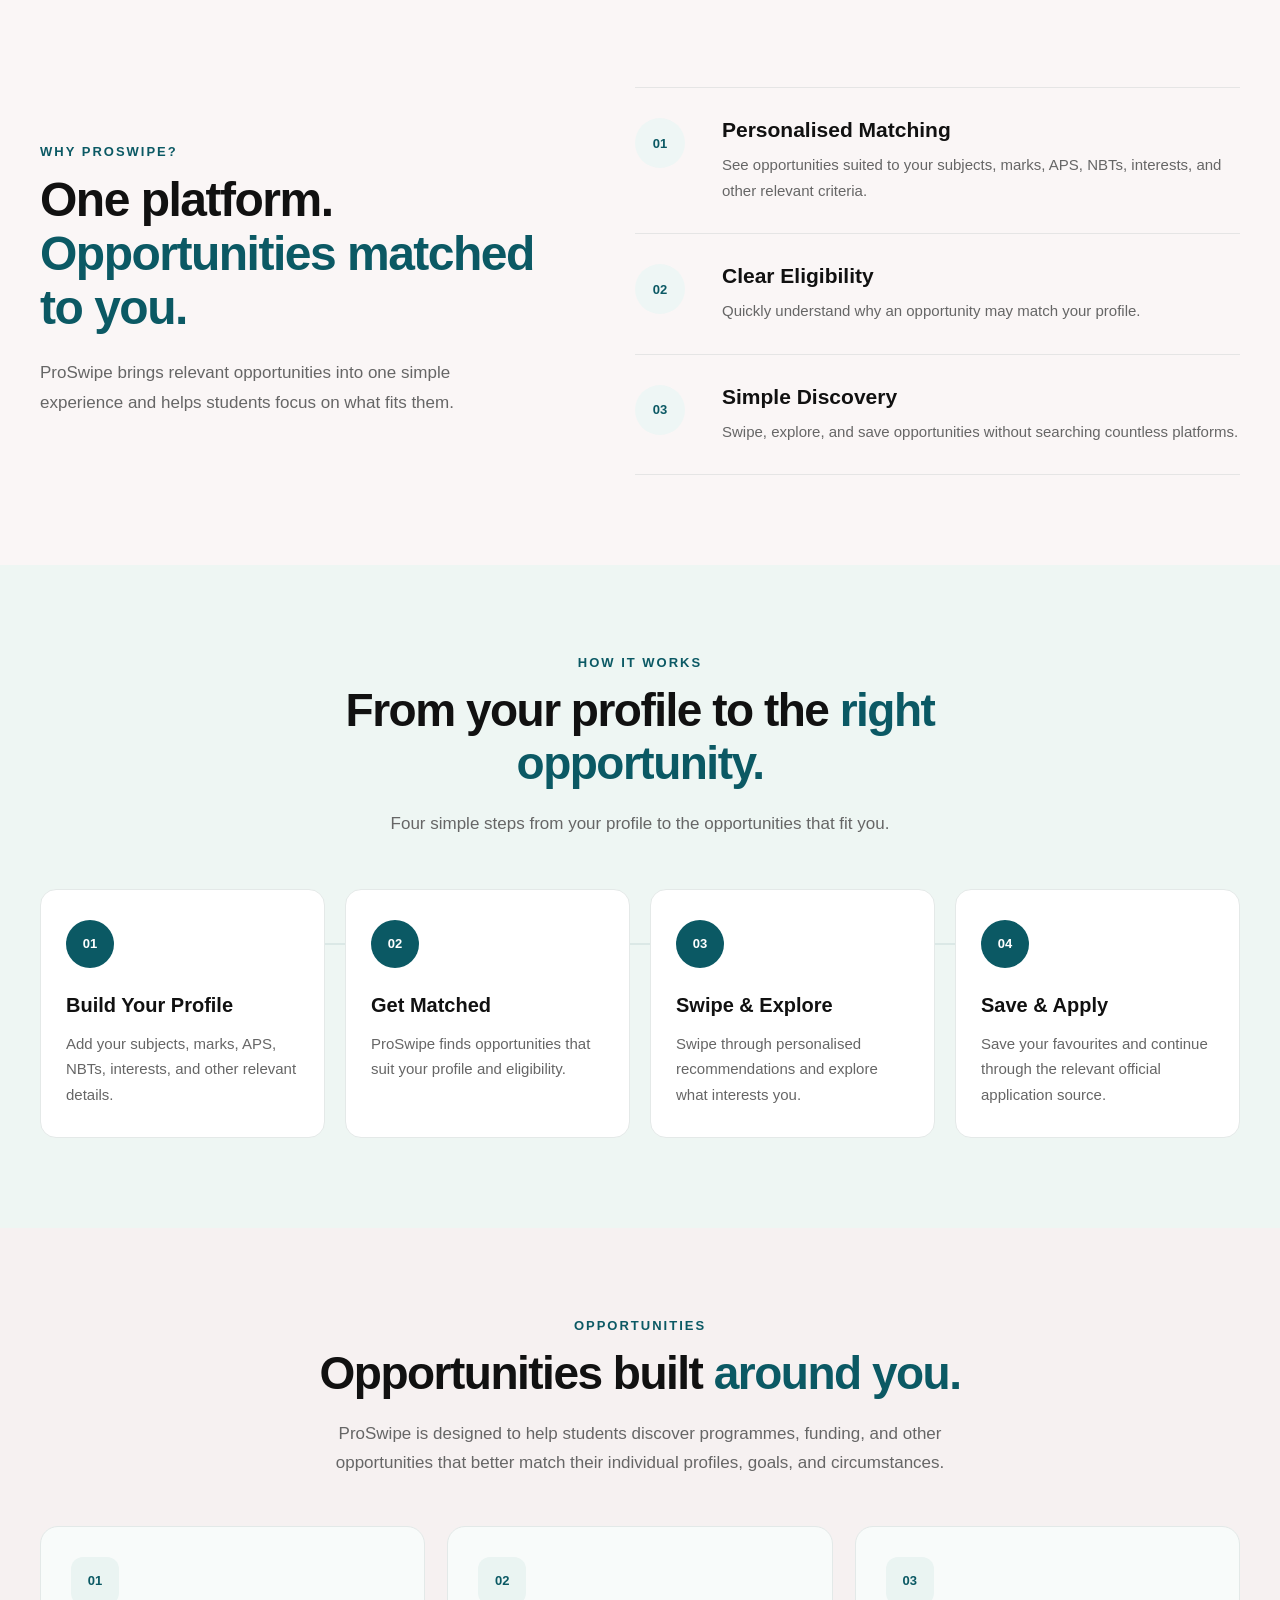
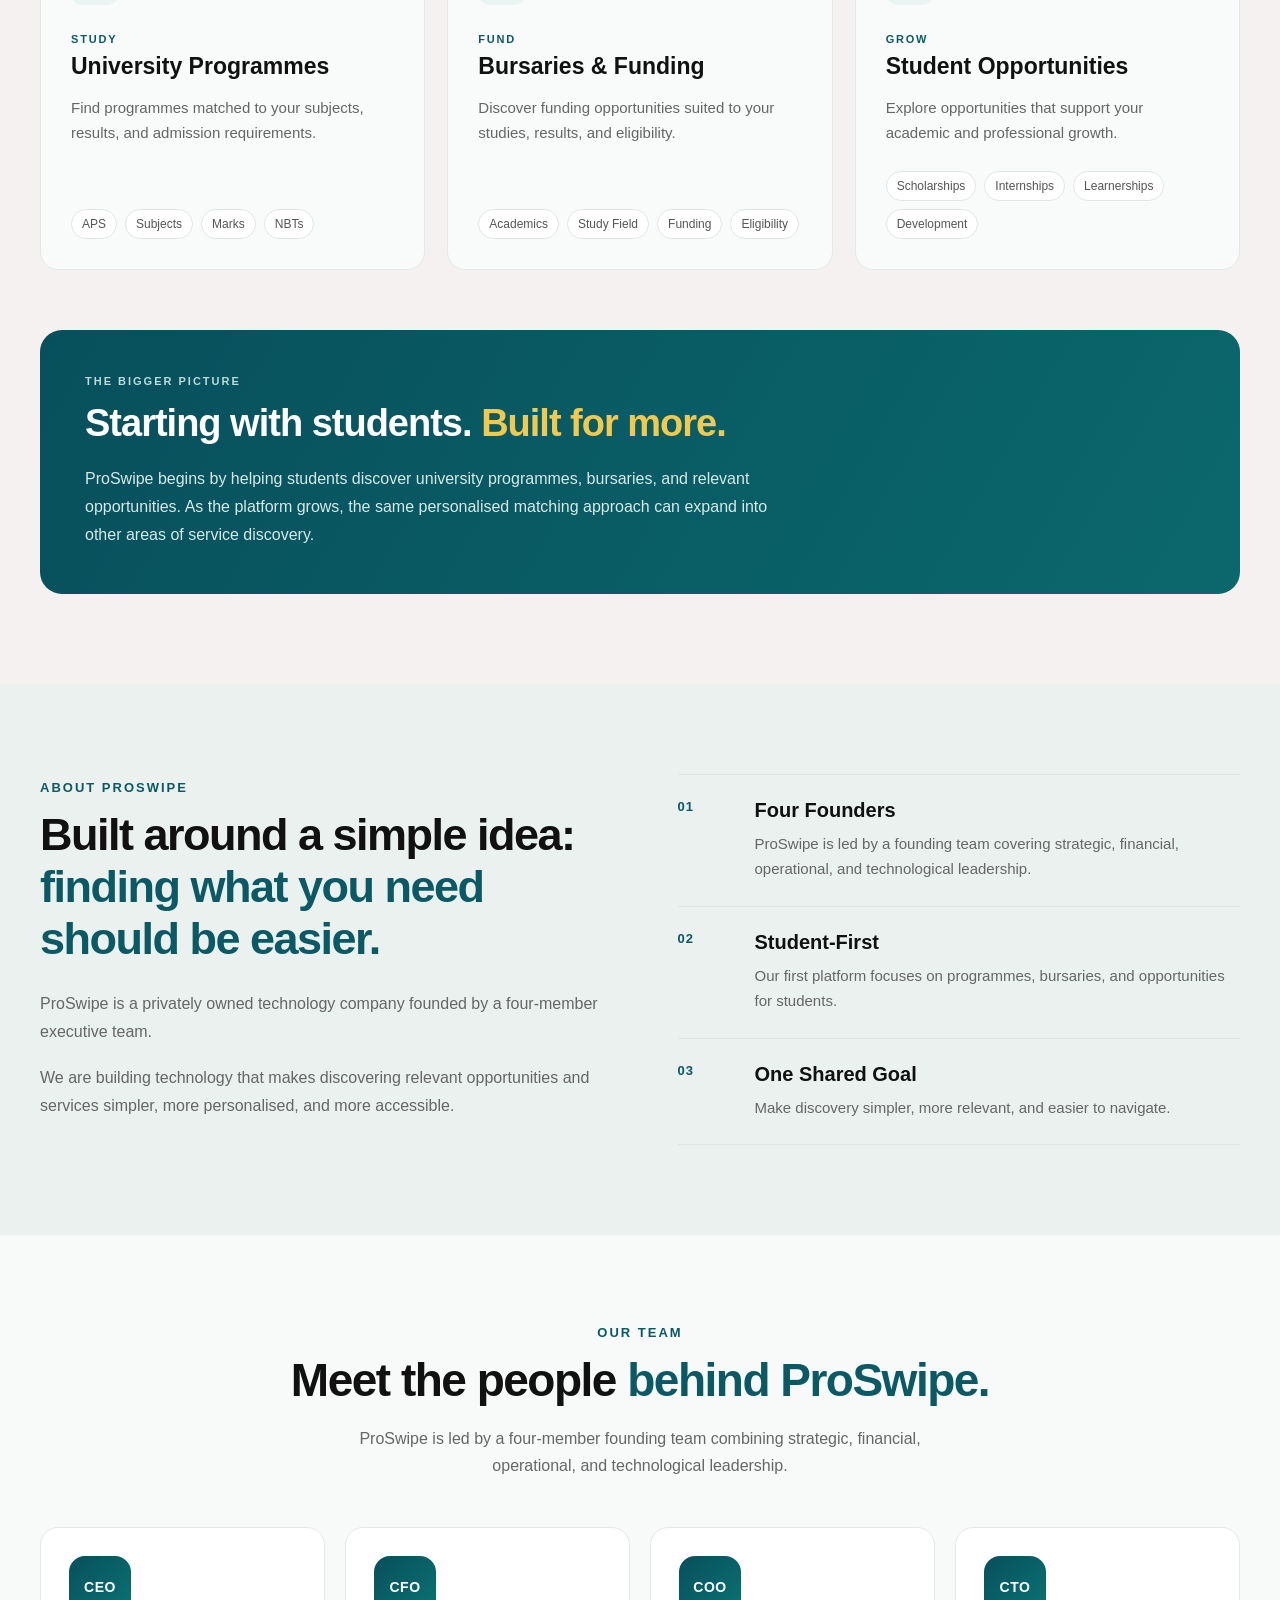
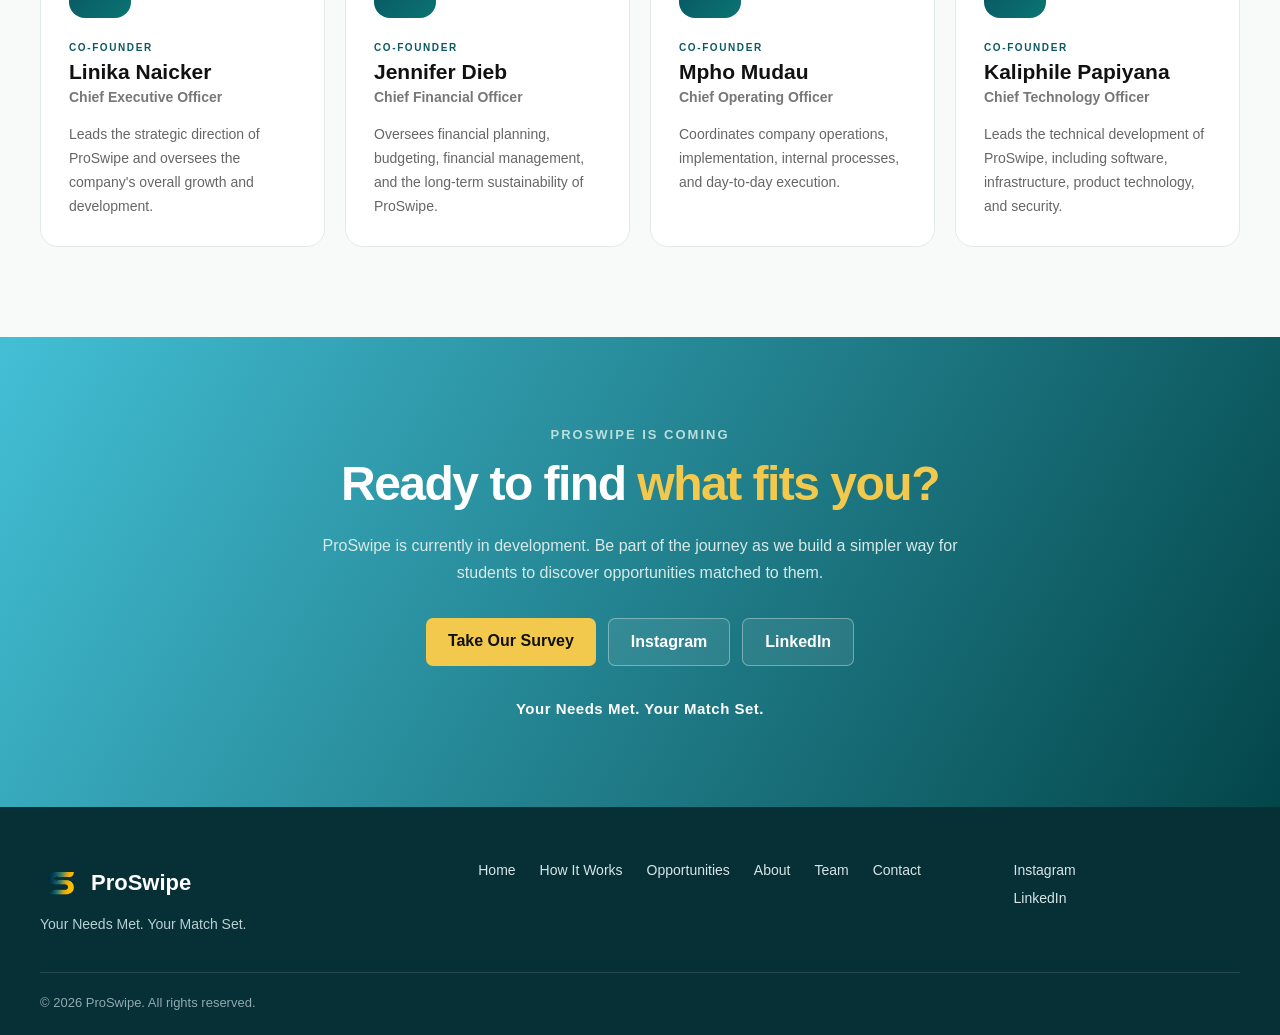
==== commit 63606526: "Finalised Nav Bar Annimations" ====
--- a/index.html
+++ b/index.html
@@ -29,7 +29,7 @@
 
             <!-- Navigation Links -->
             <ul class="nav-links" id="nav-links">
-                <li><a href="#" class="active">Home</a></li>
+                <a href="#home" class="active">Home</a>
                 <li><a href="#how-it-works">How It Works</a></li>
                 <li><a href="#opportunities">Opportunities</a></li>
                 <li><a href="#about">About</a></li>
@@ -298,7 +298,7 @@
     <div class="solution-container">
 
         <!-- Left Side -->
-        <div class="solution-content">
+        <div class="solution-content reveal">
 
             <p class="section-label">WHY PROSWIPE?</p>
 
@@ -318,7 +318,7 @@
         <!-- Right Side -->
         <div class="solution-features">
 
-            <div class="solution-feature">
+            <div class="solution-feature reveal reveal-delay-1">
 
                 <div class="solution-number">01</div>
 
@@ -334,7 +334,7 @@
             </div>
 
 
-            <div class="solution-feature">
+            <div class="solution-feature reveal reveal-delay-2">
 
                 <div class="solution-number">02</div>
 
@@ -350,7 +350,7 @@
             </div>
 
 
-            <div class="solution-feature">
+            <div class="solution-feature reveal reveal-delay-3">
 
                 <div class="solution-number">03</div>
 
@@ -380,7 +380,7 @@
     <div class="how-it-works-container">
 
         <!-- Section Heading -->
-        <div class="how-it-works-heading">
+        <div class="how-it-works-heading reveal">
 
             <p class="section-label">HOW IT WORKS</p>
 
@@ -401,7 +401,7 @@
         <div class="steps-grid">
 
             <!-- Step 1 -->
-            <article class="step-card">
+            <article class="step-card reveal reveal-delay-1">
 
                 <div class="step-number">01</div>
 
@@ -416,7 +416,7 @@
 
 
             <!-- Step 2 -->
-            <article class="step-card">
+            <article class="step-card reveal reveal-delay-2">
 
                 <div class="step-number">02</div>
 
@@ -431,7 +431,7 @@
 
 
             <!-- Step 3 -->
-            <article class="step-card">
+            <article class="step-card reveal reveal-delay-3">
 
                 <div class="step-number">03</div>
 
@@ -446,7 +446,7 @@
 
 
             <!-- Step 4 -->
-            <article class="step-card">
+            <article class="step-card reveal reveal-delay-4">
 
                 <div class="step-number">04</div>
 
@@ -474,7 +474,7 @@
     <div class="opportunities-container">
 
         <!-- Section Heading -->
-        <div class="opportunities-heading">
+        <div class="opportunities-heading reveal">
 
             <p class="section-label">OPPORTUNITIES</p>
 
@@ -496,7 +496,7 @@
         <div class="opportunities-grid">
 
             <!-- University Programmes -->
-            <article class="opportunity-type-card">
+            <article class="opportunity-type-card reveal reveal-delay-1">
 
                 <div class="opportunity-type-number">
                     01
@@ -526,7 +526,7 @@
 
 
             <!-- Bursaries -->
-            <article class="opportunity-type-card">
+            <article class="opportunity-type-card reveal reveal-delay-2">
 
                 <div class="opportunity-type-number">
                     02
@@ -556,7 +556,7 @@
 
 
             <!-- Other Opportunities -->
-            <article class="opportunity-type-card">
+            <article class="opportunity-type-card reveal reveal-delay-3">
 
                 <div class="opportunity-type-number">
                     03
@@ -588,7 +588,7 @@
 
 
         <!-- Future Vision Banner -->
-        <div class="future-banner">
+        <div class="future-banner reveal">
 
             <div class="future-banner-content">
 
@@ -625,7 +625,7 @@
     <div class="about-container">
 
         <!-- About Content -->
-        <div class="about-content">
+        <div class="about-content reveal">
 
             <p class="section-label">ABOUT PROSWIPE</p>
 
@@ -649,7 +649,7 @@
 
 
         <!-- Company Snapshot -->
-        <div class="about-snapshot">
+        <div class="about-snapshot reveal reveal-delay-2">
 
             <div class="snapshot-item">
 
@@ -714,7 +714,7 @@
     <div class="team-container">
 
         <!-- Section Heading -->
-        <div class="team-heading">
+        <div class="team-heading reveal">
 
             <p class="section-label">OUR TEAM</p>
 
--- a/style.css
+++ b/style.css
@@ -111,18 +111,60 @@
 
     display: flex;
     align-items: center;
+
     gap: 28px;
 }
 
+
 .nav-links a {
+    position: relative;
+
     text-decoration: none;
+
     color: #222;
+
     font-size: 15px;
     font-weight: 500;
-}
+
+    transition:
+        color var(--motion-fast) var(--motion-ease);
+}
+
+
+/* Normal hover effect */
 
 .nav-links a:hover {
-    color: #666;
+    color: #0b5964;
+}
+
+
+/* =========================
+   Active Navigation Link
+========================= */
+
+.nav-links a.active {
+    color: #0b5964;
+
+    font-weight: 600;
+}
+
+
+/* Gold underline for active section */
+
+.nav-links a.active::after {
+    content: "";
+
+    position: absolute;
+
+    left: 0;
+    bottom: -8px;
+
+    width: 100%;
+    height: 2px;
+
+    background-color: #f2b705;
+
+    border-radius: 2px;
 }
 
 
@@ -2004,6 +2046,18 @@
 
         border-radius: 6px;
     }
+
+    /* Active link on mobile */
+
+    .nav-links a.active {
+        color: #0b5964;
+        font-weight: 600;
+    }
+
+
+    .nav-links a.active::after {
+        display: none;
+    }
 }
 
 
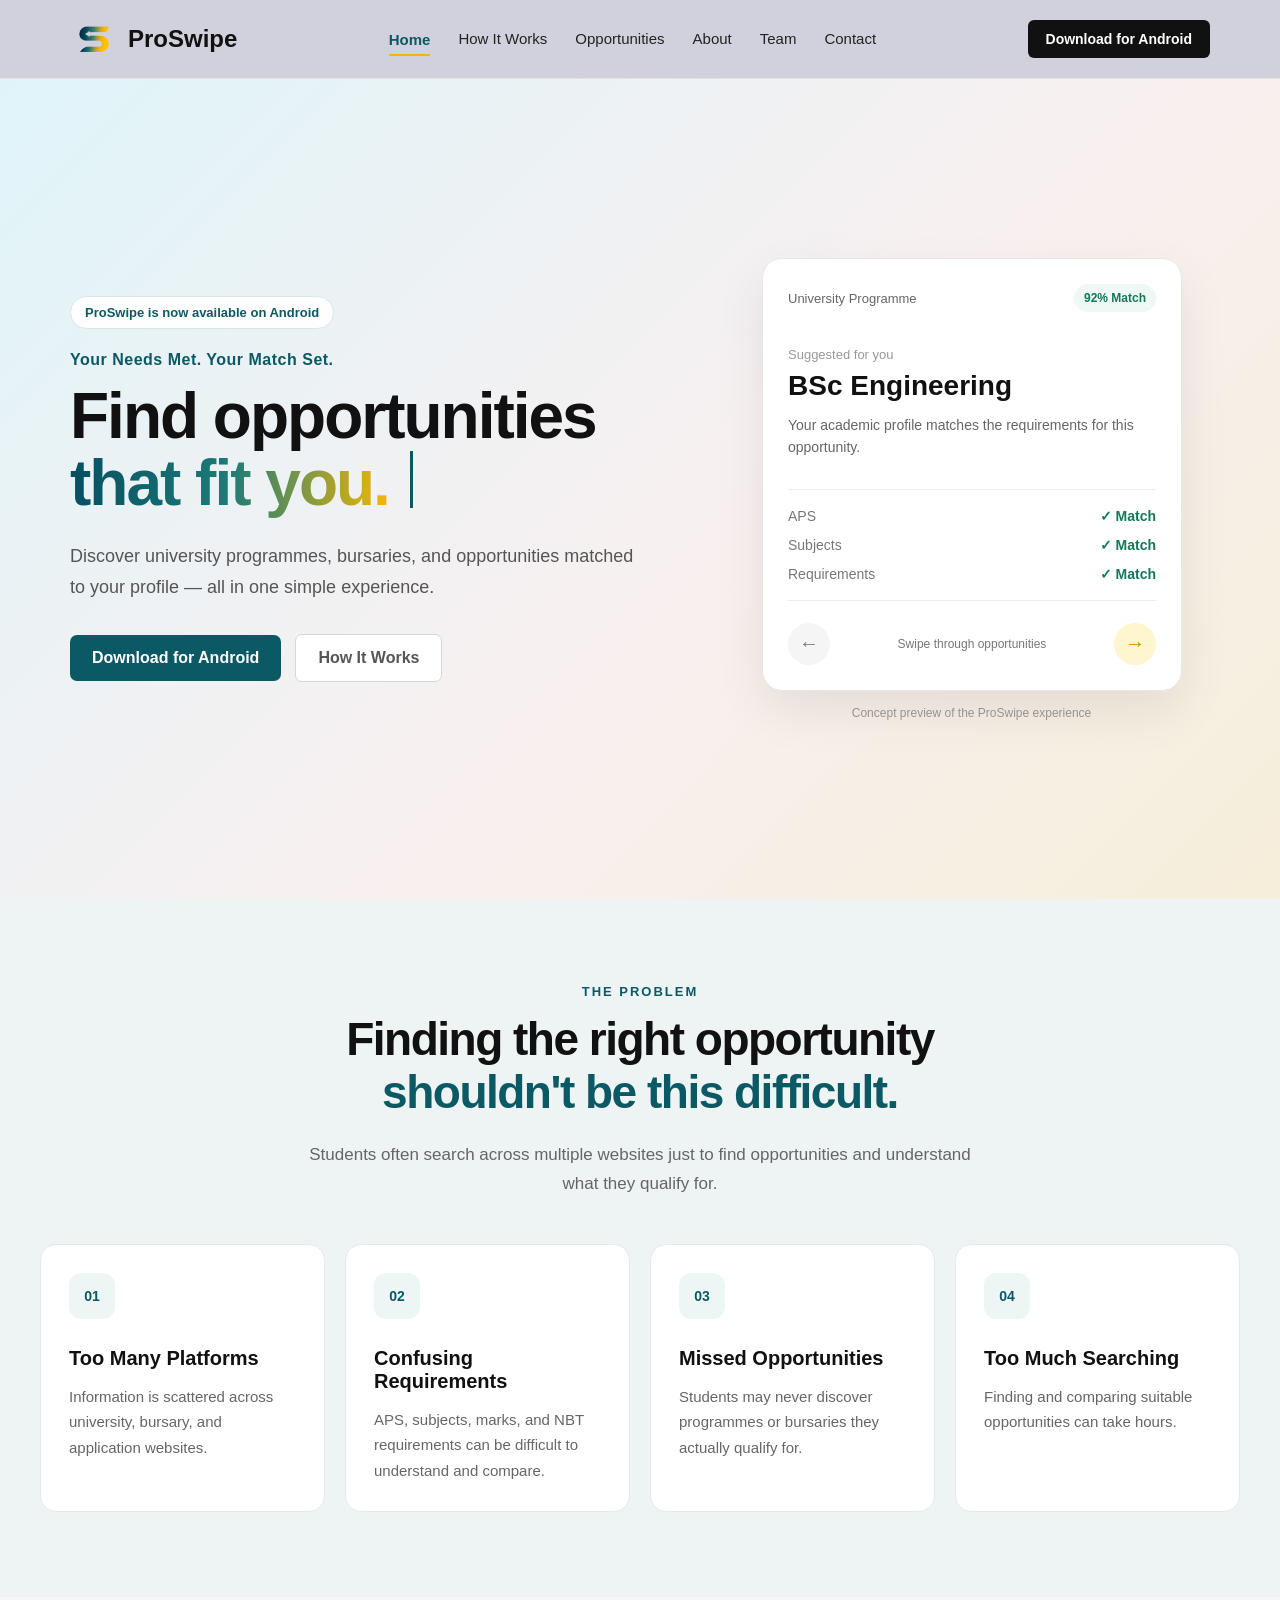
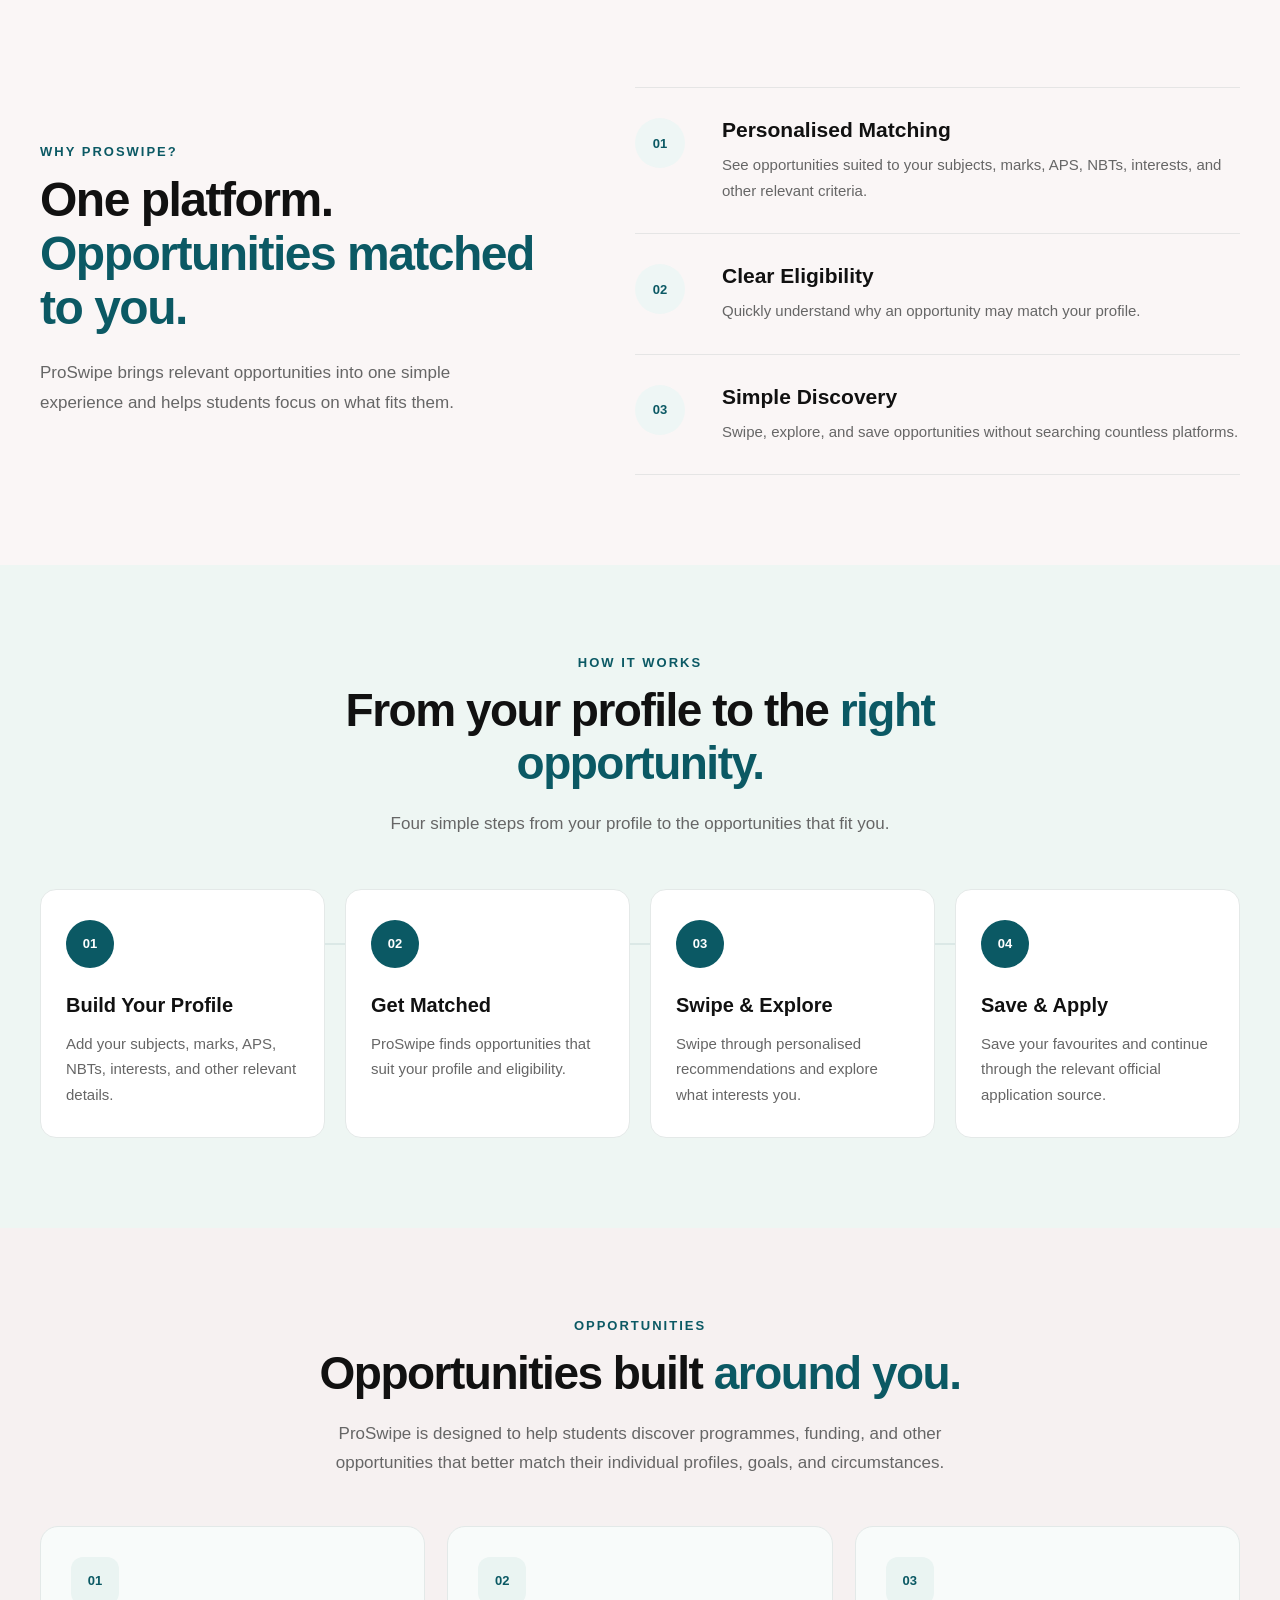
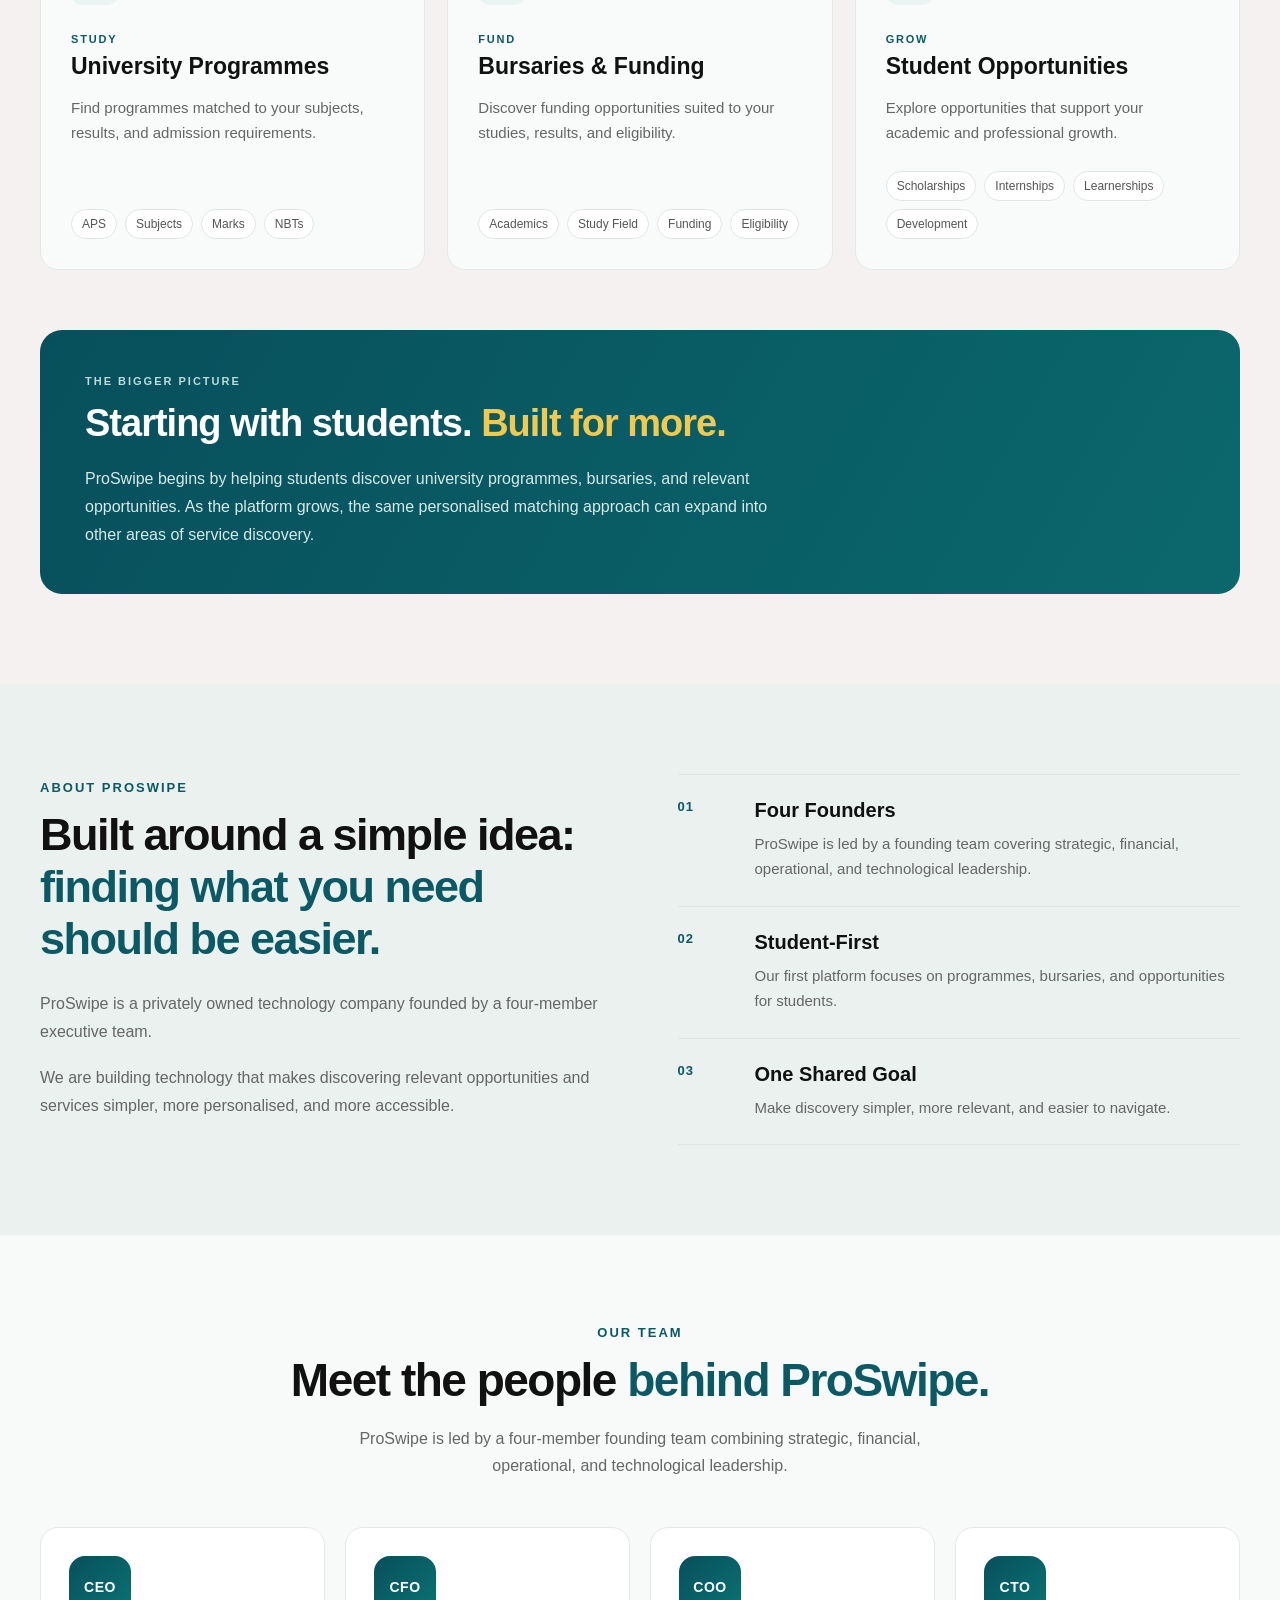
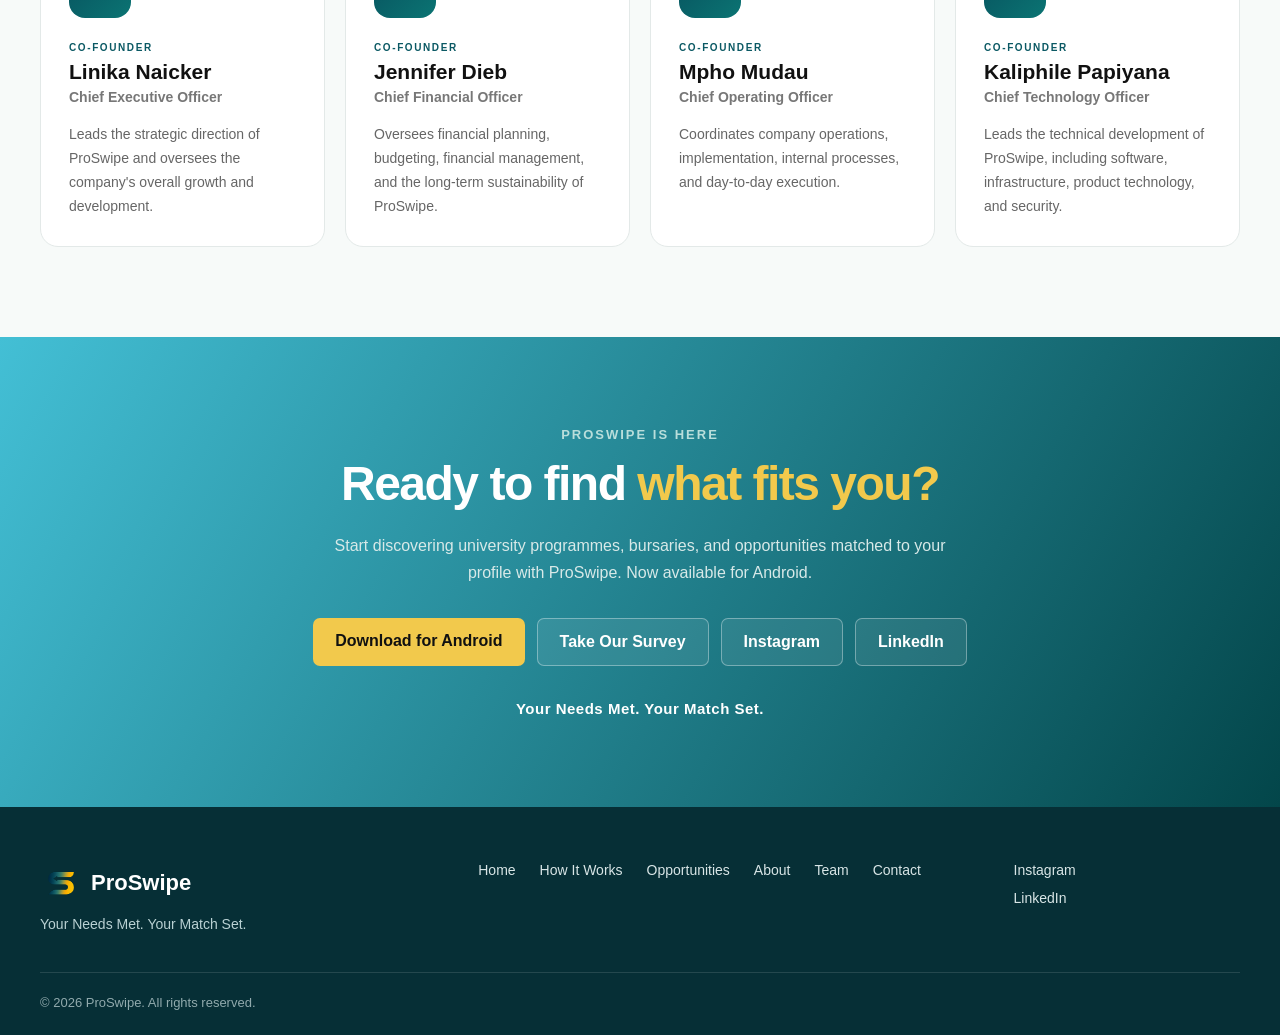
==== commit 7ab878ba: "Replace App Coming Soon with Download for Android" ====
--- a/index.html
+++ b/index.html
@@ -3,9 +3,7 @@
 <head>
     <meta charset="UTF-8">
     <meta name="viewport" content="width=device-width, initial-scale=1.0">
-
     <title>ProSwipe</title>
-
     <link rel="icon" type="image/png" href="Logos/logo.png">
     <link rel="stylesheet" href="style.css">
 </head>
@@ -13,21 +11,25 @@
 <body>
 
     <!-- Navigation Bar -->
+
     <header class="header">
         <nav class="navbar">
 
             <!-- Brand -->
+
             <a href="#" class="logo">
                 <img src="Logos/logo.png" alt="ProSwipe Logo">
                 <span>ProSwipe</span>
             </a>
 
             <!-- Hamburger Button -->
+
             <button class="menu-toggle" id="menu-toggle" aria-label="Open navigation menu" aria-expanded="false">
                 ☰
             </button>
 
             <!-- Navigation Links -->
+
             <ul class="nav-links" id="nav-links">
                 <a href="#home" class="active">Home</a>
                 <li><a href="#how-it-works">How It Works</a></li>
@@ -35,17 +37,28 @@
                 <li><a href="#about">About</a></li>
                 <li><a href="#team">Team</a></li>
                 <li><a href="#contact">Contact</a></li>
-
                 <li class="mobile-nav-button">
-                    <a href="#" class="nav-button">App Coming Soon</a>
+                    <a
+                        href="https://expo.dev/accounts/pro.swipe/projects/ProSwipe/builds/a6ea0be5-4917-4d4c-aa37-b9b1e38a9152"
+                        class="nav-button"
+                        target="_blank"
+                        rel="noopener noreferrer"
+                    >
+                        Download for Android
+                    </a>
                 </li>
             </ul>
 
             <!-- Desktop App Button -->
-            <a href="#" class="nav-button desktop-nav-button">
-                App Coming Soon
-            </a>
-
+
+            <a
+                href="https://expo.dev/accounts/pro.swipe/projects/ProSwipe/builds/a6ea0be5-4917-4d4c-aa37-b9b1e38a9152"
+                class="nav-button desktop-nav-button"
+                target="_blank"
+                rel="noopener noreferrer"
+            >
+                Download for Android
+            </a>
         </nav>
     </header>
 
@@ -54,20 +67,17 @@
 ========================= -->
 
 <section class="hero" id="home">
-
     <div class="hero-container">
 
         <!-- Hero Text -->
+
         <div class="hero-content">
-
             <div class="hero-badge">
-                ProSwipe App Coming Soon
-            </div>
-
+                ProSwipe is now available on Android
+            </div>
             <p class="hero-motto">
                 Your Needs Met. Your Match Set.
             </p>
-
             <h1
                 class="hero-title"
                 aria-label="Find opportunities that fit you.">
@@ -76,97 +86,74 @@
                     class="typed-main"
                     aria-hidden="true">
                 </span>
-
                 <span
                     id="typed-highlight"
                     class="typed-highlight"
                     aria-hidden="true">
                 </span>
-
                 <span
                     class="typing-cursor"
                     aria-hidden="true">
                 </span>
             </h1>
-
             <p class="hero-description">
                 Discover university programmes, bursaries, and opportunities
                 matched to your profile — all in one simple experience.
             </p>
-
             <div class="hero-buttons">
-
-                <a href="#how-it-works" class="primary-button">
+                <a
+                    href="https://expo.dev/accounts/pro.swipe/projects/ProSwipe/builds/a6ea0be5-4917-4d4c-aa37-b9b1e38a9152"
+                    class="primary-button"
+                    target="_blank"
+                    rel="noopener noreferrer"
+                >
+                    Download for Android
+                </a>
+                <a href="#how-it-works" class="secondary-button">
                     How It Works
                 </a>
-
-                <a href="#why-proswipe" class="secondary-button">
-                    Why ProSwipe?
-                </a>
-
-            </div>
-
-        </div>
-
+            </div>
+        </div>
 
         <!-- Hero Visual -->
+
         <div class="hero-visual">
-
             <div class="opportunity-card" id="opportunity-card">
-
                 <div class="card-top">
-
                     <span class="card-category" id="card-category">
                         University Programme
                     </span>
-
                     <span class="match-score" id="match-score">
                         92% Match
                     </span>
-
-                </div>
-
-
+                </div>
                 <div class="card-content">
-
                     <p class="card-label">
                         Suggested for you
                     </p>
-
                     <h2 id="card-title">
                         BSc Engineering
                     </h2>
-
                     <p id="card-description">
                         Your academic profile matches the
                         requirements for this opportunity.
                     </p>
-
-                </div>
-
-
+                </div>
                 <div class="card-details">
-
                     <div>
                         <span id="detail-label-1">APS</span>
                         <strong id="detail-value-1">✓ Match</strong>
                     </div>
-
                     <div>
                         <span id="detail-label-2">Subjects</span>
                         <strong id="detail-value-2">✓ Match</strong>
                     </div>
-
                     <div>
                         <span id="detail-label-3">Requirements</span>
                         <strong id="detail-value-3">✓ Match</strong>
                     </div>
-
-                </div>
-
-
+                </div>
                 <div class="swipe-area">
-
                     <button
                         class="swipe-no"
                         id="previous-opportunity"
@@ -174,9 +161,7 @@
                     >
                         ←
                     </button>
-
                     <span>Swipe through opportunities</span>
-
                     <button
                         class="swipe-yes"
                         id="next-opportunity"
@@ -184,19 +169,13 @@
                     >
                         →
                     </button>
-
-                </div>
-
-        </div>
-
+                </div>
+        </div>
             <p class="concept-label">
                 Concept preview of the ProSwipe experience
             </p>
-
-        </div>
-
-    </div>
-
+        </div>
+    </div>
 </section>
 
 <!-- =========================
@@ -204,89 +183,59 @@
 ========================= -->
 
 <section class="problem-section" id="problem">
-
     <div class="problem-container">
 
         <!-- Section Introduction -->
+
         <div class="problem-heading reveal">
-
             <p class="section-label">THE PROBLEM</p>
-
             <h2>
                 Finding the right opportunity
                 <span>shouldn't be this difficult.</span>
             </h2>
-
             <p class="problem-intro">
                 Students often search across multiple websites just to find
                 opportunities and understand what they qualify for.
             </p>
-
-        </div>
-
+        </div>
 
         <!-- Problem Cards -->
+
         <div class="problem-grid">
-
             <article class="problem-card reveal reveal-delay-1">
-
                 <div class="problem-number">01</div>
-
                 <h3>Too Many Platforms</h3>
-
                 <p>
                     Information is scattered across university,
                     bursary, and application websites.
                 </p>
-
-            </article>
-
-
+            </article>
             <article class="problem-card reveal reveal-delay-2">
-
                 <div class="problem-number">02</div>
-
                 <h3>Confusing Requirements</h3>
-
                 <p>
                     APS, subjects, marks, and NBT requirements
                     can be difficult to understand and compare.
                 </p>
-
-            </article>
-
-
+            </article>
             <article class="problem-card reveal reveal-delay-3">
-
                 <div class="problem-number">03</div>
-
                 <h3>Missed Opportunities</h3>
-
                 <p>
                     Students may never discover programmes or
                     bursaries they actually qualify for.
                 </p>
-
-            </article>
-
-
+            </article>
             <article class="problem-card reveal reveal-delay-4">
-
                 <div class="problem-number">04</div>
-
                 <h3>Too Much Searching</h3>
-
                 <p>
                     Finding and comparing suitable opportunities
                     can take hours.
                 </p>
-
-            </article>
-
-        </div>
-
-    </div>
-
+            </article>
+        </div>
+    </div>
 </section>
 
 <!-- =========================
@@ -294,81 +243,57 @@
 ========================= -->
 
 <section class="solution-section" id="why-proswipe">
-
     <div class="solution-container">
 
         <!-- Left Side -->
+
         <div class="solution-content reveal">
-
             <p class="section-label">WHY PROSWIPE?</p>
-
             <h2>
                 One platform.
                 <span>Opportunities matched to you.</span>
             </h2>
-
             <p class="solution-description">
                 ProSwipe brings relevant opportunities into one simple
                 experience and helps students focus on what fits them.
             </p>
-
-        </div>
-
+        </div>
 
         <!-- Right Side -->
+
         <div class="solution-features">
-
             <div class="solution-feature reveal reveal-delay-1">
-
                 <div class="solution-number">01</div>
-
                 <div>
                     <h3>Personalised Matching</h3>
-
                     <p>
                         See opportunities suited to your subjects, marks,
                         APS, NBTs, interests, and other relevant criteria.
                     </p>
                 </div>
-
-            </div>
-
-
+            </div>
             <div class="solution-feature reveal reveal-delay-2">
-
                 <div class="solution-number">02</div>
-
                 <div>
                     <h3>Clear Eligibility</h3>
-
                     <p>
                         Quickly understand why an opportunity may match
                         your profile.
                     </p>
                 </div>
-
-            </div>
-
-
+            </div>
             <div class="solution-feature reveal reveal-delay-3">
-
                 <div class="solution-number">03</div>
-
                 <div>
                     <h3>Simple Discovery</h3>
-
                     <p>
                         Swipe, explore, and save opportunities without
                         searching countless platforms.
                     </p>
                 </div>
-
-            </div>
-
-        </div>
-
-    </div>
-
+            </div>
+        </div>
+    </div>
 </section>
 
 <!-- =========================
@@ -376,93 +301,71 @@
 ========================= -->
 
 <section class="how-it-works" id="how-it-works">
-
     <div class="how-it-works-container">
 
         <!-- Section Heading -->
+
         <div class="how-it-works-heading reveal">
-
             <p class="section-label">HOW IT WORKS</p>
-
             <h2>
                 From your profile to the
                 <span>right opportunity.</span>
             </h2>
-
             <p>
                 Four simple steps from your profile to the
                 opportunities that fit you.
             </p>
-
-        </div>
-
+        </div>
 
         <!-- Steps -->
+
         <div class="steps-grid">
 
             <!-- Step 1 -->
+
             <article class="step-card reveal reveal-delay-1">
-
                 <div class="step-number">01</div>
-
                 <h3>Build Your Profile</h3>
-
                 <p>
                     Add your subjects, marks, APS, NBTs,
                     interests, and other relevant details.
                 </p>
-
-            </article>
-
+            </article>
 
             <!-- Step 2 -->
+
             <article class="step-card reveal reveal-delay-2">
-
                 <div class="step-number">02</div>
-
                 <h3>Get Matched</h3>
-
                 <p>
                     ProSwipe finds opportunities that suit
                     your profile and eligibility.
                 </p>
-
-            </article>
-
+            </article>
 
             <!-- Step 3 -->
+
             <article class="step-card reveal reveal-delay-3">
-
                 <div class="step-number">03</div>
-
                 <h3>Swipe & Explore</h3>
-
                 <p>
                     Swipe through personalised recommendations
                     and explore what interests you.
                 </p>
-
-            </article>
-
+            </article>
 
             <!-- Step 4 -->
+
             <article class="step-card reveal reveal-delay-4">
-
                 <div class="step-number">04</div>
-
                 <h3>Save & Apply</h3>
-
                 <p>
                     Save your favourites and continue through
                     the relevant official application source.
                 </p>
-
-            </article>
-
-        </div>
-
-    </div>
-
+            </article>
+        </div>
+    </div>
 </section>
 
 <!-- =========================
@@ -470,150 +373,120 @@
 ========================= -->
 
 <section class="opportunities-section" id="opportunities">
-
     <div class="opportunities-container">
 
         <!-- Section Heading -->
+
         <div class="opportunities-heading reveal">
-
             <p class="section-label">OPPORTUNITIES</p>
-
             <h2>
                 Opportunities built
                 <span>around you.</span>
             </h2>
-
             <p>
                 ProSwipe is designed to help students discover programmes,
                 funding, and other opportunities that better match their
                 individual profiles, goals, and circumstances.
             </p>
-
-        </div>
-
+        </div>
 
         <!-- Opportunity Categories -->
+
         <div class="opportunities-grid">
 
             <!-- University Programmes -->
+
             <article class="opportunity-type-card reveal reveal-delay-1">
-
                 <div class="opportunity-type-number">
                     01
                 </div>
-
                 <p class="opportunity-type-label">
                     STUDY
                 </p>
-
                 <h3>
                     University Programmes
                 </h3>
-
                 <p class="opportunity-type-description">
                     Find programmes matched to your subjects,
                     results, and admission requirements.
                 </p>
-
                 <div class="opportunity-tags">
                     <span>APS</span>
                     <span>Subjects</span>
                     <span>Marks</span>
                     <span>NBTs</span>
                 </div>
-
-            </article>
-
+            </article>
 
             <!-- Bursaries -->
+
             <article class="opportunity-type-card reveal reveal-delay-2">
-
                 <div class="opportunity-type-number">
                     02
                 </div>
-
                 <p class="opportunity-type-label">
                     FUND
                 </p>
-
                 <h3>
                     Bursaries & Funding
                 </h3>
-
                 <p class="opportunity-type-description">
                     Discover funding opportunities suited to your
                     studies, results, and eligibility.
                 </p>
-
                 <div class="opportunity-tags">
                     <span>Academics</span>
                     <span>Study Field</span>
                     <span>Funding</span>
                     <span>Eligibility</span>
                 </div>
-
-            </article>
-
+            </article>
 
             <!-- Other Opportunities -->
+
             <article class="opportunity-type-card reveal reveal-delay-3">
-
                 <div class="opportunity-type-number">
                     03
                 </div>
-
                 <p class="opportunity-type-label">
                     GROW
                 </p>
-
                 <h3>
                     Student Opportunities
                 </h3>
-
                 <p class="opportunity-type-description">
                     Explore opportunities that support your academic
                     and professional growth.
                 </p>
-
                 <div class="opportunity-tags">
                     <span>Scholarships</span>
                     <span>Internships</span>
                     <span>Learnerships</span>
                     <span>Development</span>
                 </div>
-
-            </article>
-
-        </div>
-
+            </article>
+        </div>
 
         <!-- Future Vision Banner -->
+
         <div class="future-banner reveal">
-
             <div class="future-banner-content">
-
                 <p class="future-label">
                     THE BIGGER PICTURE
                 </p>
-
                 <h3>
                     Starting with students.
                     <span>Built for more.</span>
                 </h3>
-
                 <p>
                     ProSwipe begins by helping students discover university
                     programmes, bursaries, and relevant opportunities.
                     As the platform grows, the same personalised matching
                     approach can expand into other areas of service discovery.
                 </p>
-
-            </div>
-
-        </div>
-
-    </div>
-
+            </div>
+        </div>
+    </div>
 </section>
 
 <!-- =========================
@@ -621,88 +494,63 @@
 ========================= -->
 
 <section class="about-section" id="about">
-
     <div class="about-container">
 
         <!-- About Content -->
+
         <div class="about-content reveal">
-
             <p class="section-label">ABOUT PROSWIPE</p>
-
             <h2>
                 Built around a simple idea:
                 <span>finding what you need should be easier.</span>
             </h2>
-
             <p>
                 ProSwipe is a privately owned technology company founded
                 by a four-member executive team.
             </p>
-
             <p>
                 We are building technology that makes discovering relevant
                 opportunities and services simpler, more personalised,
                 and more accessible.
             </p>
-
-        </div>
-
+        </div>
 
         <!-- Company Snapshot -->
+
         <div class="about-snapshot reveal reveal-delay-2">
-
             <div class="snapshot-item">
-
                 <span class="snapshot-number">01</span>
-
                 <div>
                     <h3>Four Founders</h3>
-
                     <p>
                         ProSwipe is led by a founding team covering
                         strategic, financial, operational, and
                         technological leadership.
                     </p>
                 </div>
-
-            </div>
-
-
+            </div>
             <div class="snapshot-item">
-
                 <span class="snapshot-number">02</span>
-
                 <div>
                     <h3>Student-First</h3>
-
                     <p>
                         Our first platform focuses on programmes,
                         bursaries, and opportunities for students.
                     </p>
                 </div>
-
-            </div>
-
-
+            </div>
             <div class="snapshot-item">
-
                 <span class="snapshot-number">03</span>
-
                 <div>
                     <h3>One Shared Goal</h3>
-
                     <p>
                         Make discovery simpler, more relevant,
                         and easier to navigate.
                     </p>
                 </div>
-
-            </div>
-
-        </div>
-
-    </div>
-
+            </div>
+        </div>
+    </div>
 </section>
 
 <!-- =========================
@@ -710,169 +558,141 @@
 ========================= -->
 
 <section class="team-section" id="team">
-
     <div class="team-container">
 
         <!-- Section Heading -->
+
         <div class="team-heading reveal">
-
             <p class="section-label">OUR TEAM</p>
-
             <h2>
                 Meet the people
                 <span>behind ProSwipe.</span>
             </h2>
-
             <p>
                 ProSwipe is led by a four-member founding team combining
                 strategic, financial, operational, and technological leadership.
             </p>
-
-        </div>
-
+        </div>
 
         <!-- Team Members -->
+
         <div class="team-grid">
 
             <!-- CEO -->
+
             <article class="team-card">
-
                 <div class="team-initials">
                     CEO
                 </div>
-
                 <p class="team-founder-label">
                     CO-FOUNDER
                 </p>
-
                 <h3>Linika Naicker</h3>
-
                 <p class="team-role">
                     Chief Executive Officer
                 </p>
-
                 <p class="team-description">
                     Leads the strategic direction of ProSwipe and oversees
                     the company's overall growth and development.
                 </p>
-
-            </article>
-
+            </article>
 
             <!-- CFO -->
+
             <article class="team-card">
-
                 <div class="team-initials">
                     CFO
                 </div>
-
                 <p class="team-founder-label">
                     CO-FOUNDER
                 </p>
-
                 <h3>Jennifer Dieb</h3>
-
                 <p class="team-role">
                     Chief Financial Officer
                 </p>
-
                 <p class="team-description">
                     Oversees financial planning, budgeting, financial
                     management, and the long-term sustainability of ProSwipe.
                 </p>
-
-            </article>
-
+            </article>
 
             <!-- COO -->
+
             <article class="team-card">
-
                 <div class="team-initials">
                     COO
                 </div>
-
                 <p class="team-founder-label">
                     CO-FOUNDER
                 </p>
-
                 <h3>Mpho Mudau</h3>
-
                 <p class="team-role">
                     Chief Operating Officer
                 </p>
-
                 <p class="team-description">
                     Coordinates company operations, implementation,
                     internal processes, and day-to-day execution.
                 </p>
-
-            </article>
-
+            </article>
 
             <!-- CTO -->
+
             <article class="team-card">
-
                 <div class="team-initials">
                     CTO
                 </div>
-
                 <p class="team-founder-label">
                     CO-FOUNDER
                 </p>
-
                 <h3>Kaliphile Papiyana</h3>
-
                 <p class="team-role">
                     Chief Technology Officer
                 </p>
-
                 <p class="team-description">
                     Leads the technical development of ProSwipe, including
                     software, infrastructure, product technology, and security.
                 </p>
-
-            </article>
-
-        </div>
-
-    </div>
-
+            </article>
+        </div>
+    </div>
 </section>
 
-
-<!-- =========================
-     Contact / Coming Soon Section
+<!-- =========================
+     Contact / App Section
 ========================= -->
 
 <section class="contact-section" id="contact">
-
     <div class="contact-container">
-
-        <p class="section-label">PROSWIPE IS COMING</p>
-
+        <p class="section-label">PROSWIPE IS HERE</p>
         <h2>
             Ready to find
             <span>what fits you?</span>
         </h2>
-
         <p class="contact-description">
-            ProSwipe is currently in development. Be part of the journey
-            as we build a simpler way for students to discover opportunities
-            matched to them.
+            Start discovering university programmes, bursaries,
+            and opportunities matched to your profile with ProSwipe.
+            Now available for Android.
         </p>
 
         <!-- Main Call to Action -->
+
         <div class="contact-buttons">
-
             <a
-                href="https://docs.google.com/forms/d/e/1FAIpQLSeqUXdighfsh0JbCzAN-oOfOWJU9L0SPGvjX3ERKN3RX_H4eA/viewform?usp=publish-editor"
+                href="https://expo.dev/accounts/pro.swipe/projects/ProSwipe/builds/a6ea0be5-4917-4d4c-aa37-b9b1e38a9152"
                 class="contact-primary-button"
                 target="_blank"
                 rel="noopener noreferrer"
             >
+                Download for Android
+            </a>
+            <a
+                href="https://docs.google.com/forms/d/e/1FAIpQLSeqUXdighfsh0JbCzAN-oOfOWJU9L0SPGvjX3ERKN3RX_H4eA/viewform?usp=publish-editor"
+                class="contact-secondary-button"
+                target="_blank"
+                rel="noopener noreferrer"
+            >
                 Take Our Survey
             </a>
-
             <a
                 href="https://www.instagram.com/pro.swipe?igsi=dDI4bHJiMmozbzZ3"
                 class="contact-secondary-button"
@@ -881,7 +701,6 @@
             >
                 Instagram
             </a>
-
             <a
                 href="https://www.linkedin.com/company/proswipeapp/"
                 class="contact-secondary-button"
@@ -890,57 +709,46 @@
             >
                 LinkedIn
             </a>
-
-        </div>
-
+        </div>
         <p class="contact-motto">
             Your Needs Met. Your Match Set.
         </p>
-
-    </div>
-
+    </div>
 </section>
 
-
 <!-- =========================
      Footer
 ========================= -->
 
 <footer class="footer">
-
     <div class="footer-container">
 
         <!-- Brand -->
+
         <div class="footer-brand">
-
             <a href="#home" class="footer-logo">
                 <img src="Logos/logo.png" alt="ProSwipe Logo">
                 <span>ProSwipe</span>
             </a>
-
             <p>
                 Your Needs Met. Your Match Set.
             </p>
-
-        </div>
-
+        </div>
 
         <!-- Footer Navigation -->
+
         <nav class="footer-navigation" aria-label="Footer navigation">
-
             <a href="#home">Home</a>
             <a href="#how-it-works">How It Works</a>
             <a href="#opportunities">Opportunities</a>
             <a href="#about">About</a>
             <a href="#team">Team</a>
             <a href="#contact">Contact</a>
-
         </nav>
 
-
         <!-- Social Links -->
+
         <div class="footer-socials">
-
             <a
                 href="https://www.instagram.com/pro.swipe?igsi=dDI4bHJiMmozbzZ3"
                 target="_blank"
@@ -948,7 +756,6 @@
             >
                 Instagram
             </a>
-
             <a
                 href="https://www.linkedin.com/company/proswipeapp/"
                 target="_blank"
@@ -956,23 +763,18 @@
             >
                 LinkedIn
             </a>
-
-        </div>
-
-    </div>
-
+        </div>
+    </div>
 
     <!-- Bottom Footer -->
+
     <div class="footer-bottom">
-
         <p>
             &copy; 2026 ProSwipe. All rights reserved.
         </p>
-
-    </div>
-
+    </div>
 </footer>
 
     <script src="script.js"></script>
 </body>
-</html>+</html>
